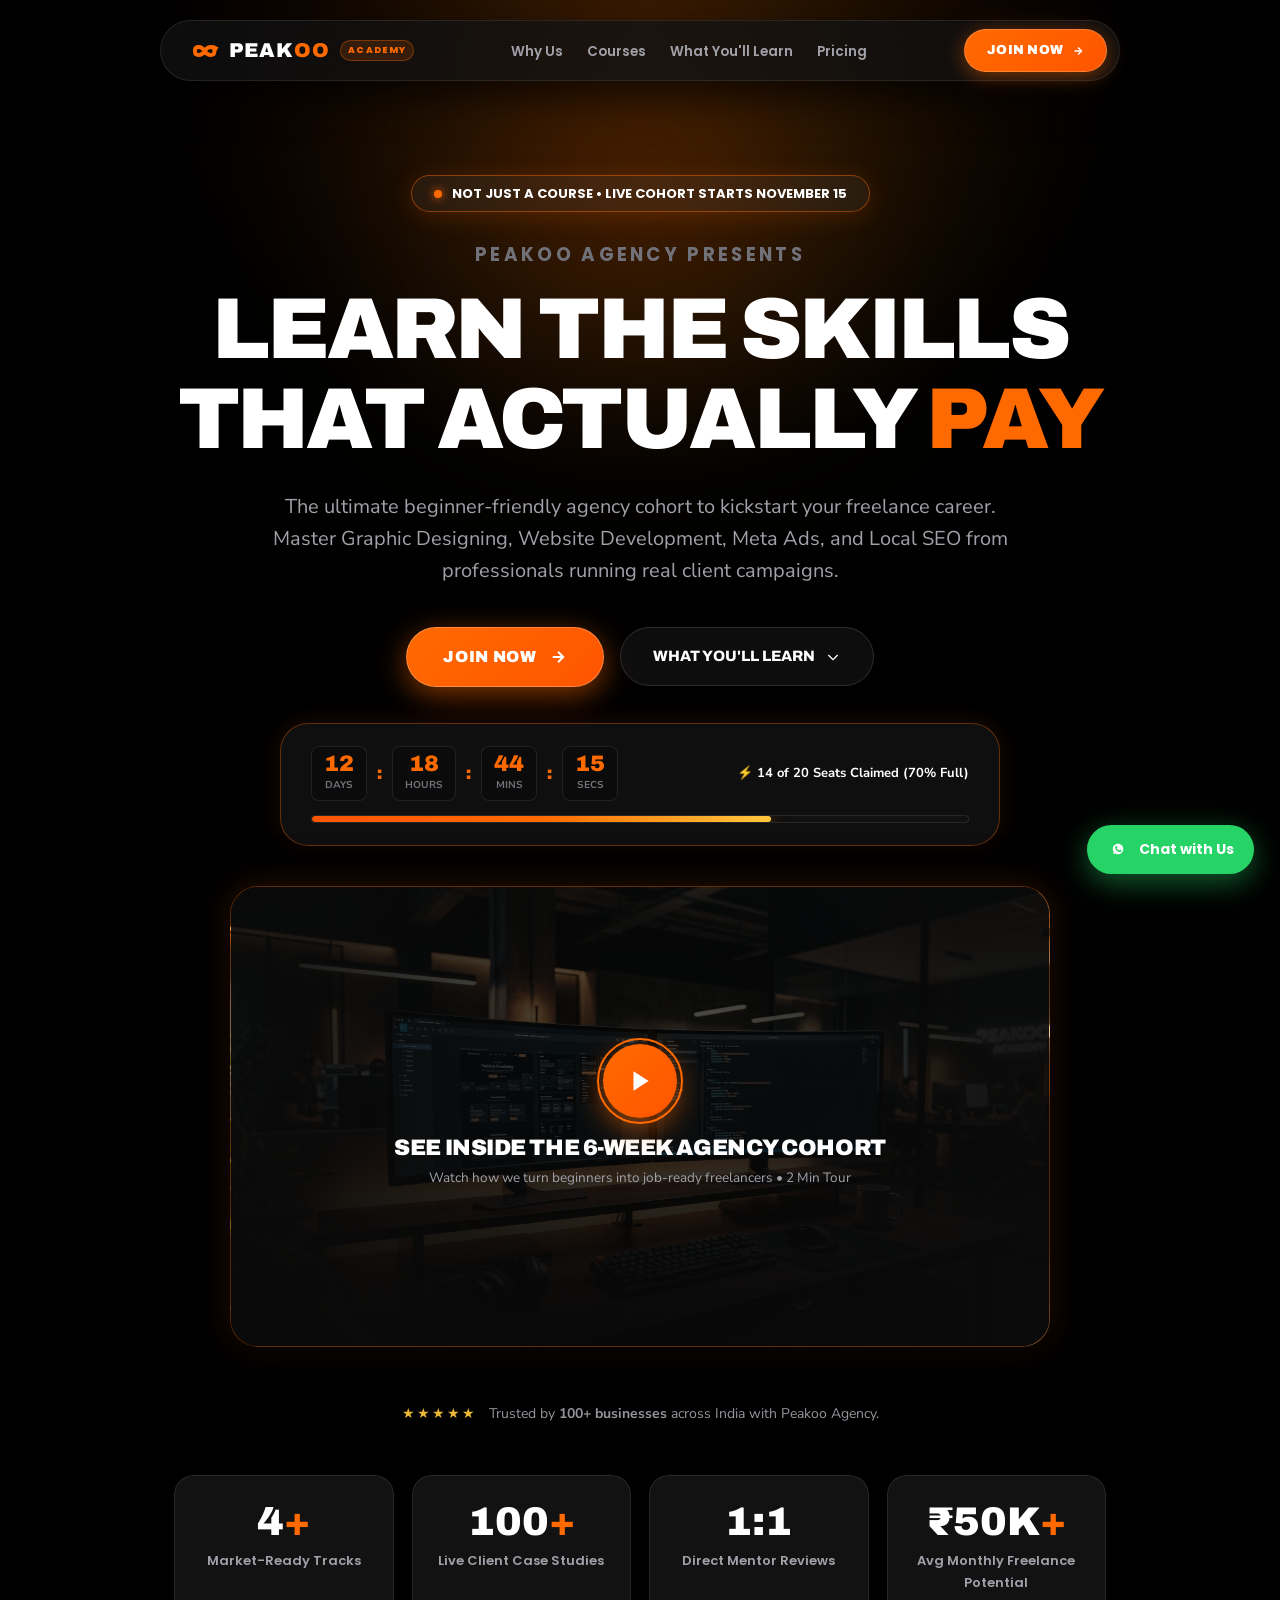
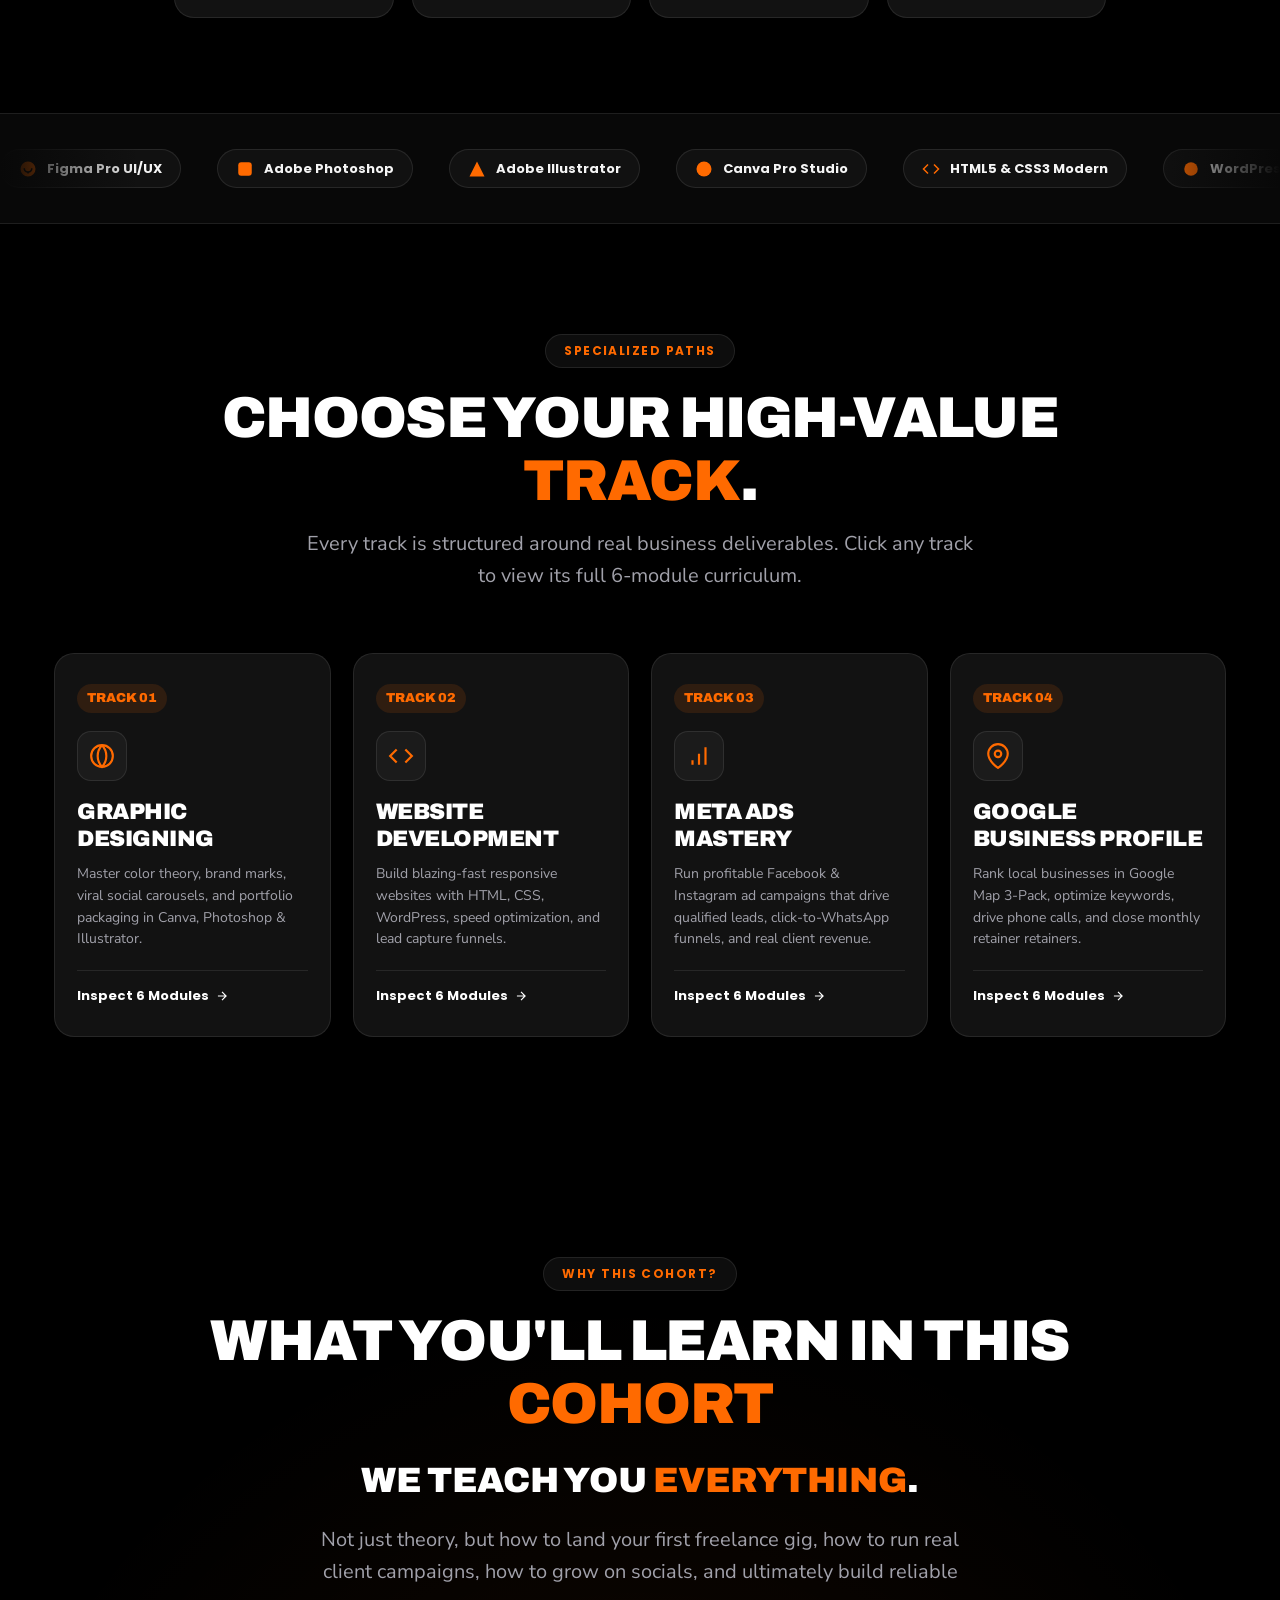
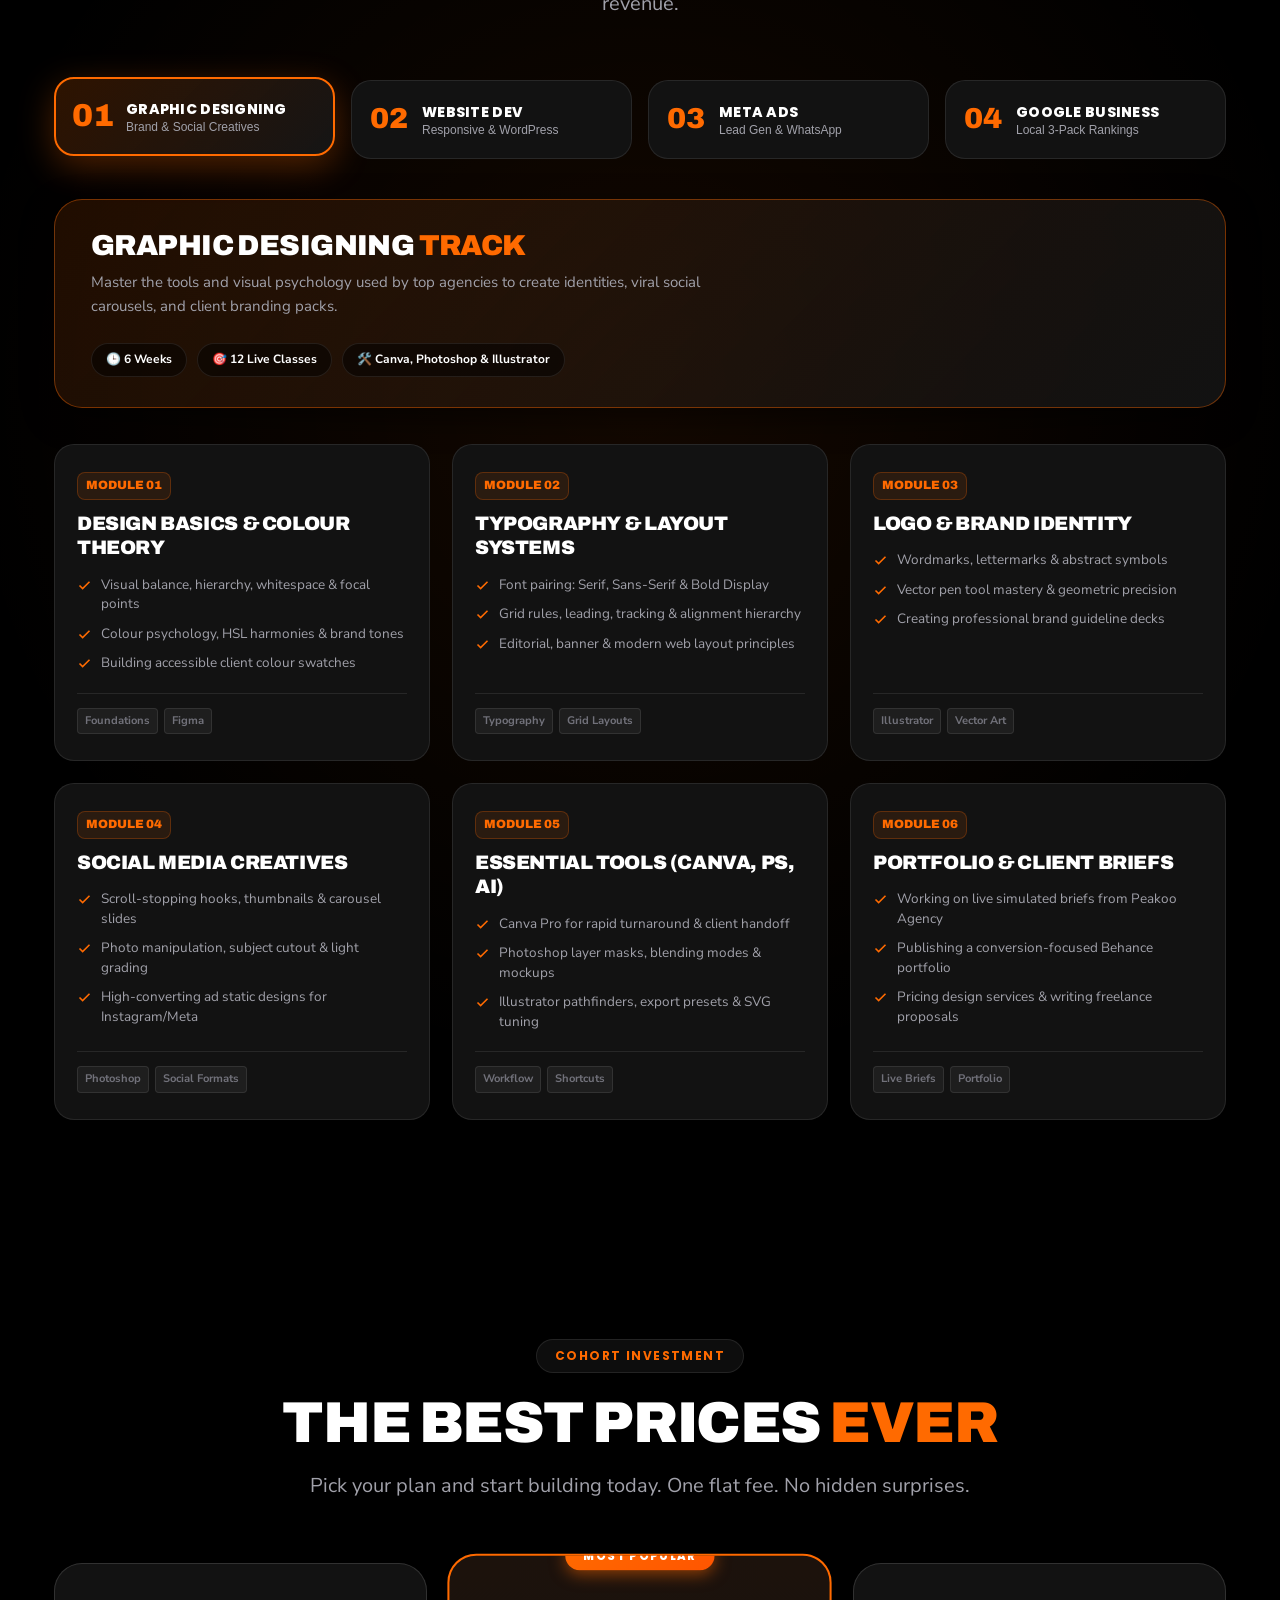
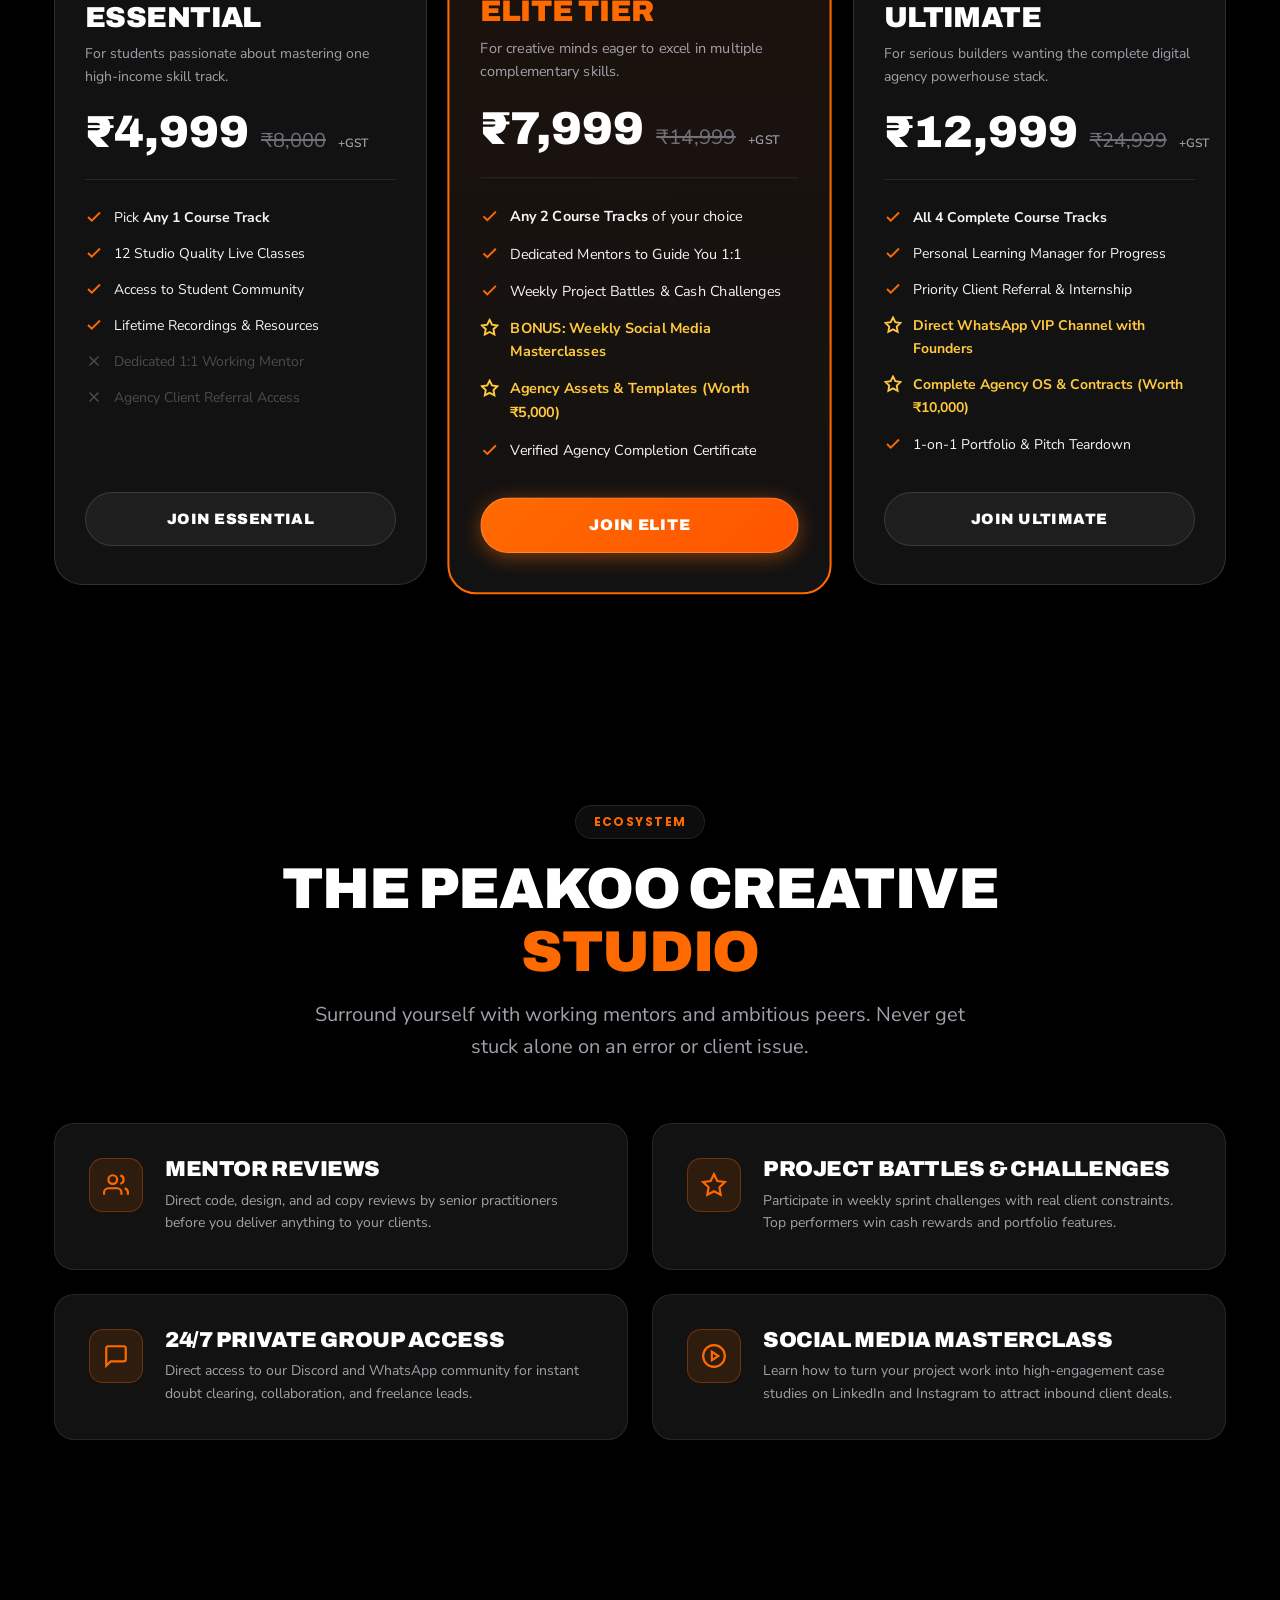
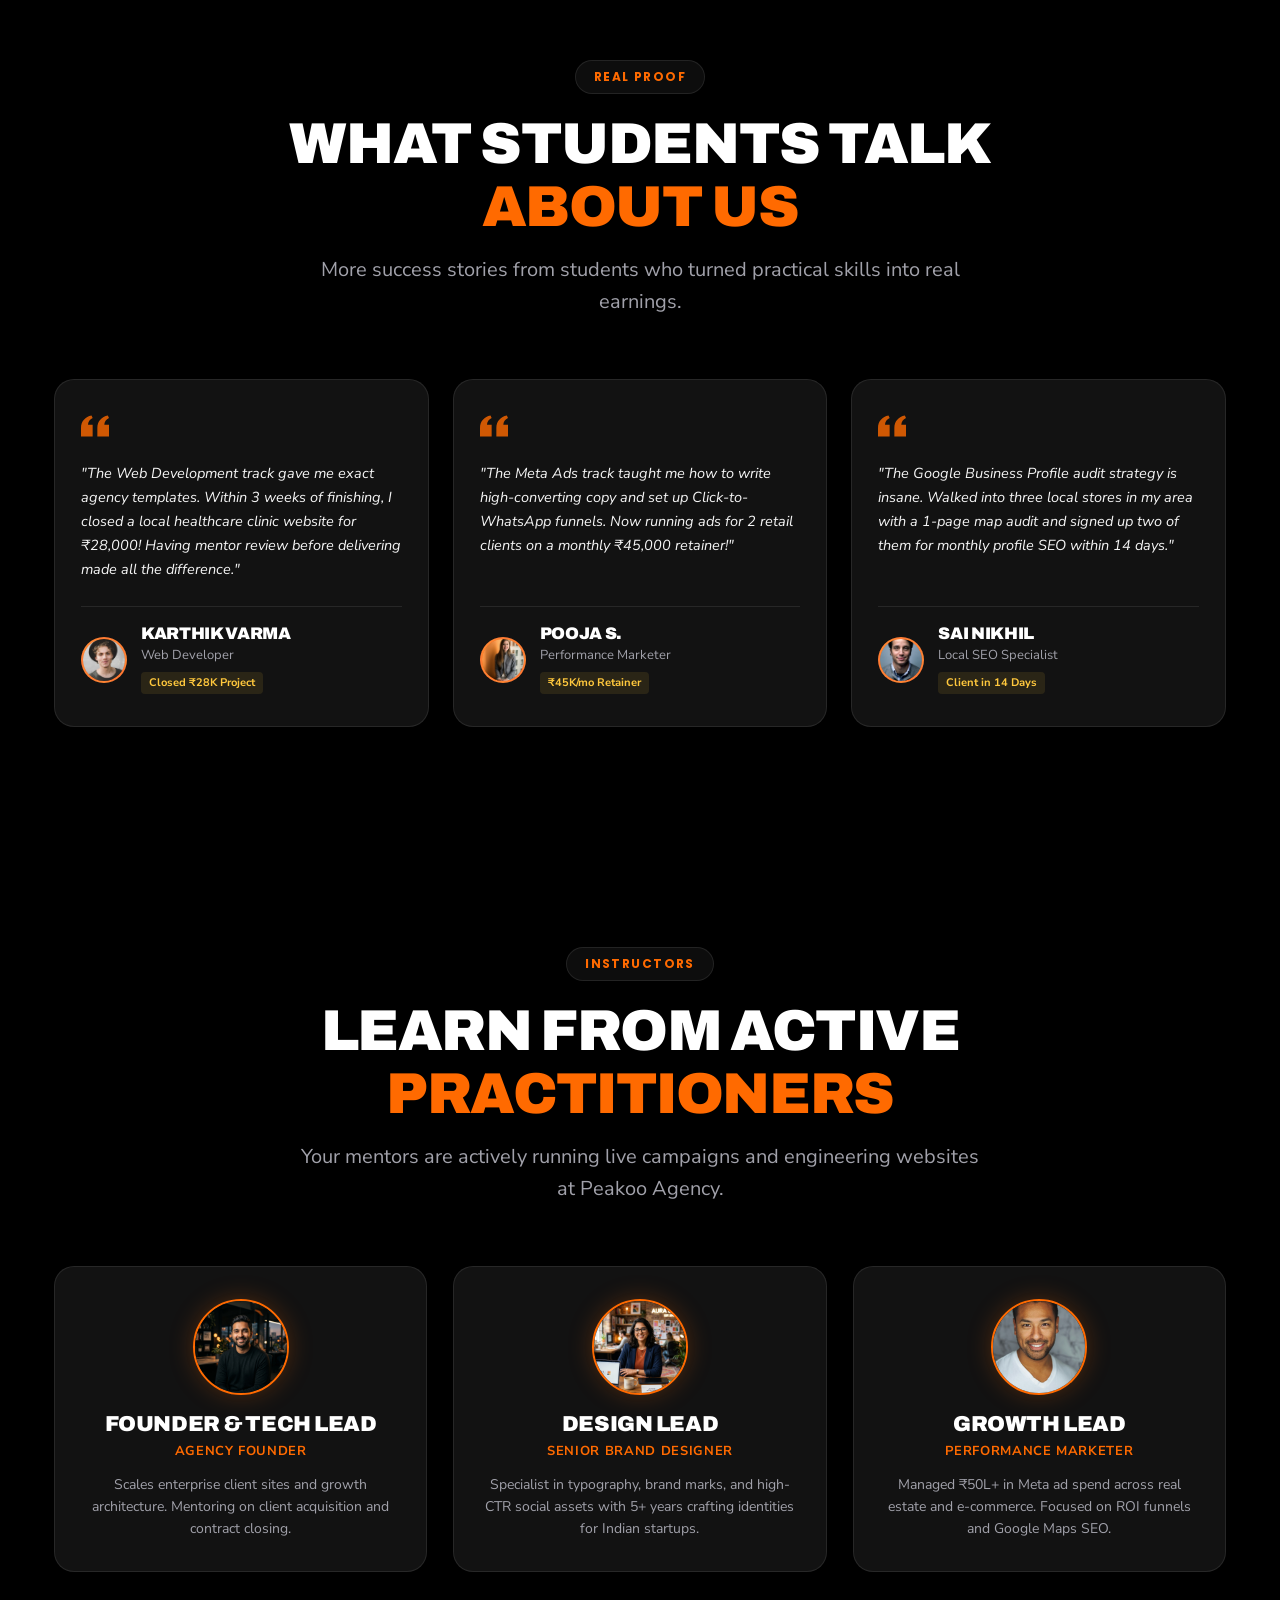
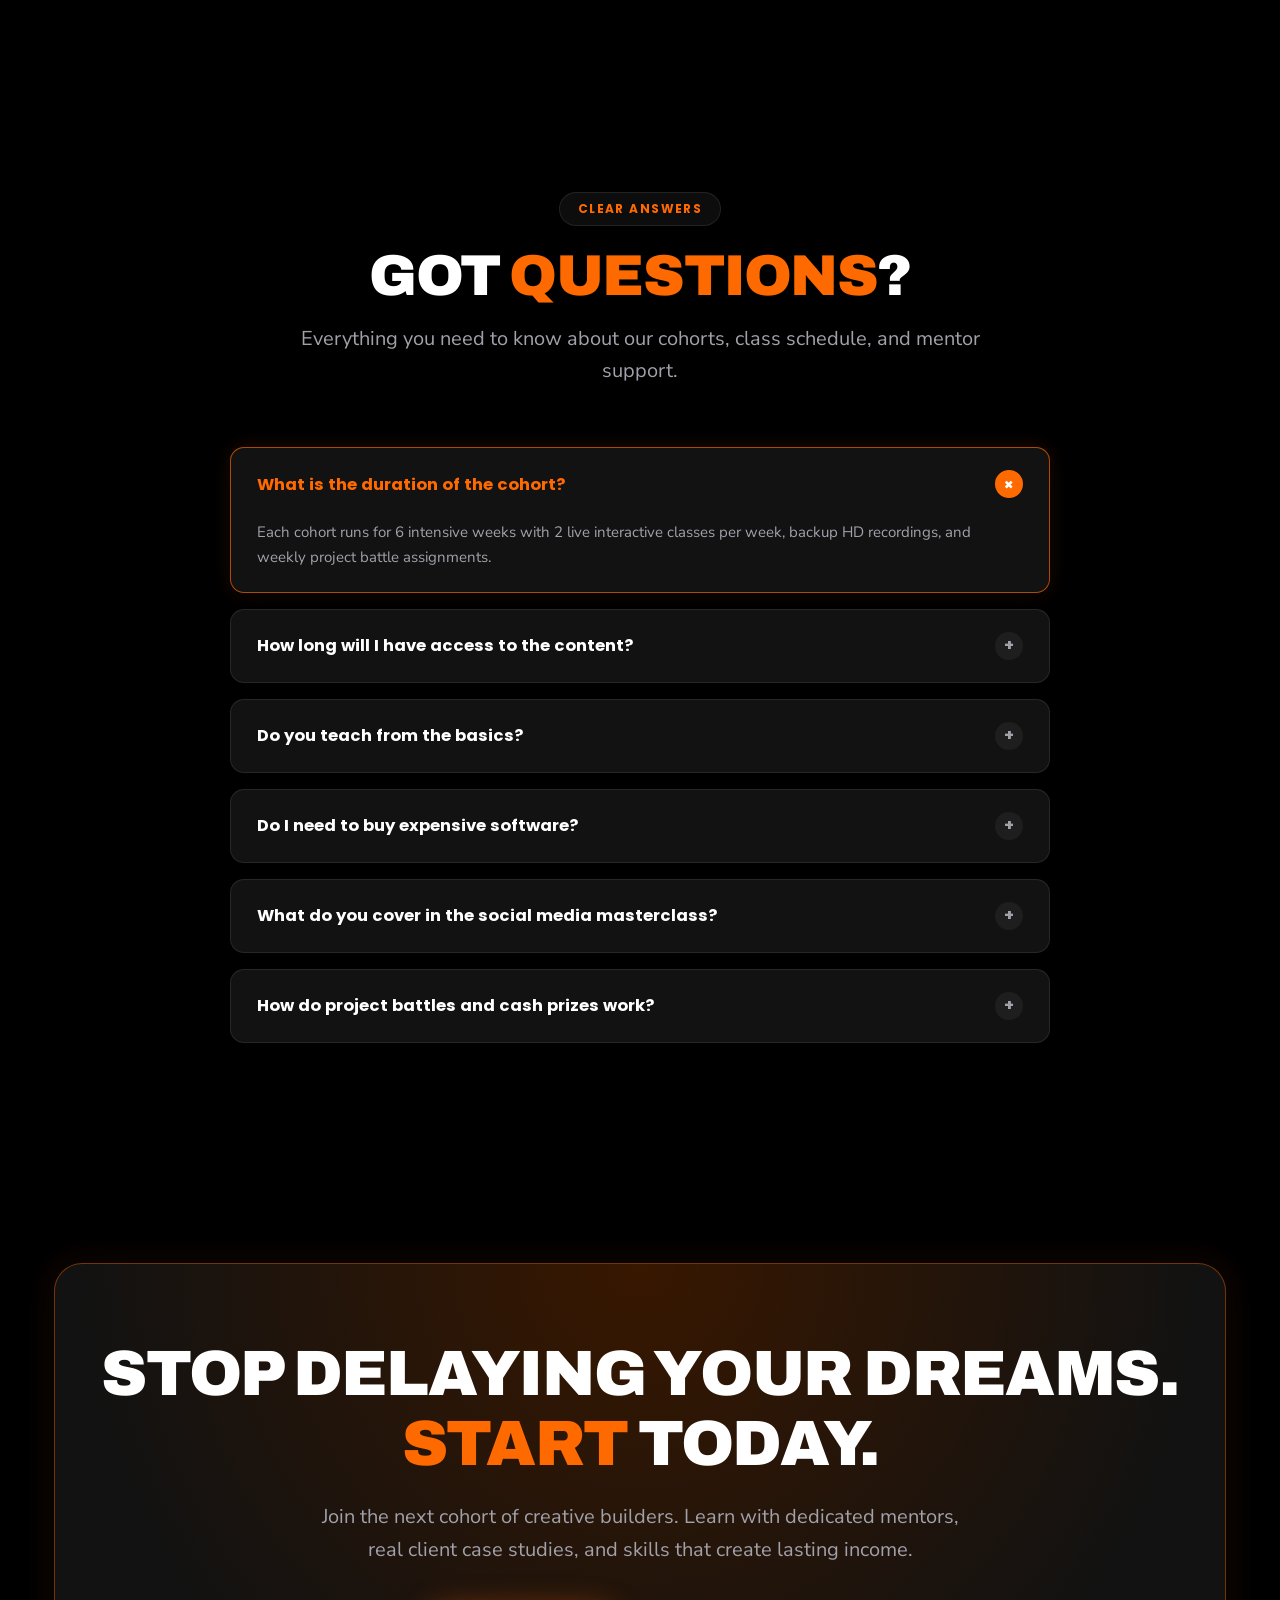
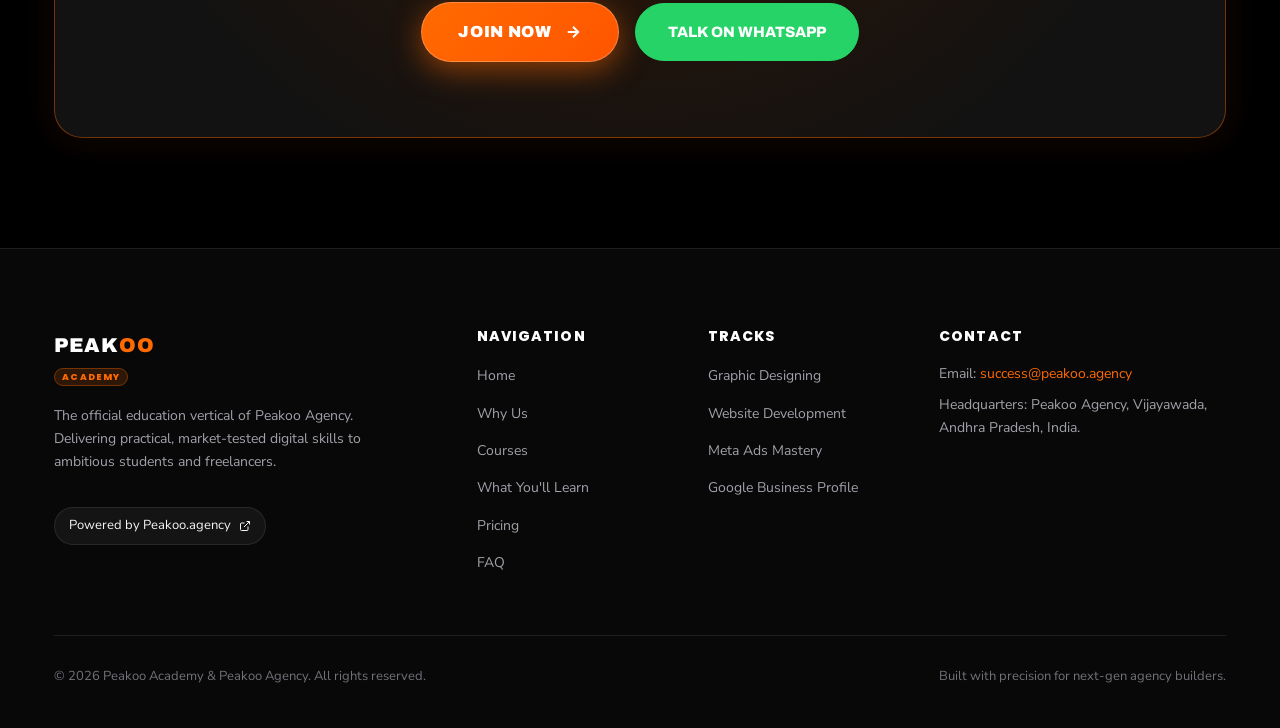
==== index.html @ a090772e "first commit" ====
<!DOCTYPE html>
<html lang="en">

<head>
  <meta charset="UTF-8">
  <meta name="viewport" content="width=device-width, initial-scale=1.0, minimum-scale=1.0">
  <title>Peakoo Academy — Not Just a Course, an Agency Cohort</title>
  <meta name="description"
    content="The ultimate beginner-friendly cohort to master Graphic Designing, Website Development, Meta Ads, and Google Business Profile. Powered by Peakoo Agency.">
  <meta name="keywords"
    content="graphic design course, website development course, meta ads course, google business profile course, peakoo academy, vijayawada digital agency">
  <meta name="robots" content="index, follow">

  <!-- Open Graph -->
  <meta property="og:type" content="website">
  <meta property="og:url" content="https://academy.peakoo.agency/">
  <meta property="og:title" content="Peakoo Academy — Master Digital Skills That Pay">
  <meta property="og:description"
    content="The ultimate beginner-friendly cohort to master Graphic Designing, Website Development, Meta Ads, and Local SEO from real agency practitioners.">

  <!-- Favicon -->
  <link rel="icon" type="image/svg+xml"
    href="data:image/svg+xml,<svg xmlns='http://www.w3.org/2000/svg' viewBox='0 0 100 100'><rect width='100' height='100' rx='20' fill='%23000000'/><path d='M30 50 C 30 38, 45 38, 50 50 C 55 62, 70 62, 70 50 C 70 38, 55 38, 50 50 C 45 62, 30 62, 30 50 Z' fill='none' stroke='%23FF6A00' stroke-width='10' stroke-linecap='round'/></svg>">

  <!-- Google Fonts for Peakoo Typography -->
  <link rel="preconnect" href="https://fonts.googleapis.com">
  <link rel="preconnect" href="https://fonts.gstatic.com" crossorigin>
  <link
    href="https://fonts.googleapis.com/css2?family=Archivo:wght@700;800;900&family=Nunito+Sans:ital,wght@0,300;0,400;0,500;0,600;0,700;0,800;1,400&family=Outfit:wght@400;500;600;700;800&family=Poppins:wght@400;500;600;700;800&display=swap"
    rel="stylesheet">

  <!-- Stylesheet -->
  <link rel="stylesheet" href="css/style.css">

  <!-- SEO Schema -->
  <script type="application/ld+json">
  {
    "@context": "https://schema.org",
    "@graph": [
      {
        "@type": "EducationalOrganization",
        "name": "Peakoo Academy",
        "url": "https://academy.peakoo.agency",
        "parentOrganization": {
          "@type": "Organization",
          "name": "Peakoo Agency",
          "url": "https://peakoo.agency"
        },
        "description": "Peakoo Academy is an extension of Peakoo Agency delivering intensive live cohorts in Graphic Design, Web Development, Meta Ads, and Google Business Profile setup.",
        "email": "success@peakoo.agency"
      },
      {
        "@type": "FAQPage",
        "mainEntity": [
          {
            "@type": "Question",
            "name": "What is the duration of the cohort?",
            "acceptedAnswer": {
              "@type": "Answer",
              "text": "The cohort runs for 6 intensive weeks with 2 live classes per week, recorded session access, and weekly project battles."
            }
          },
          {
            "@type": "Question",
            "name": "Do you teach from the basics?",
            "acceptedAnswer": {
              "@type": "Answer",
              "text": "Yes, all tracks start from scratch and scale to real client campaign delivery."
            }
          }
        ]
      }
    ]
  }
  </script>
</head>

<body>

  <!-- ==========================================================================
       1. FLOATING PILL NAVBAR (Tharun Speaks Signature Pill Style)
       ========================================================================== -->
  <div class="floating-navbar-wrap">
    <header class="floating-navbar" id="floatingNavbar">

      <!-- Brand Logo -->
      <a href="#hero" class="nav-brand-link" aria-label="Peakoo Academy">
        <svg width="34" height="26" viewBox="0 0 76 50" fill="none" xmlns="http://www.w3.org/2000/svg">
          <path d="M 22 25 C 22 13, 37 13, 44 25 C 51 37, 66 37, 66 25 C 66 13, 51 13, 44 25 C 37 37, 22 37, 22 25 Z"
            stroke="#FF6A00" stroke-width="8.5" stroke-linecap="round" stroke-linejoin="round" fill="none" />
          <polygon points="63,11 75,17 68,28" fill="#FF6A00" />
        </svg>
        <span class="nav-brand-text">PEAK<span class="oo-accent">OO</span></span>
        <span class="nav-brand-tag">ACADEMY</span>
      </a>

      <!-- Center Pill Links -->
      <nav aria-label="Main Navigation">
        <ul class="nav-menu-links">
          <li><a href="#why-us" class="nav-menu-link">Why Us</a></li>
          <li><a href="#courses" class="nav-menu-link">Courses</a></li>
          <li><a href="#curriculum" class="nav-menu-link">What You'll Learn</a></li>
          <li><a href="#pricing" class="nav-menu-link">Pricing</a></li>


        </ul>
      </nav>

      <!-- Right Join CTA Button -->
      <div style="display: flex; align-items: center; gap: 10px;">
        <a href="#pricing" class="btn-nav-join" data-enrol-trigger data-tier="Elite">
          <span>Join Now</span>
          <svg width="12" height="12" viewBox="0 0 24 24" fill="none" stroke="currentColor" stroke-width="2.8">
            <path d="M5 12h14M12 5l7 7-7 7" />
          </svg>
        </a>

        <!-- Hamburger for Mobile -->
        <button class="mobile-hamburger" id="mobileMenuBtn" aria-label="Open Navigation">
          <span></span>
          <span></span>
          <span></span>
        </button>
      </div>

    </header>
  </div>

  <!-- Mobile Drawer Overlay -->
  <div class="modal-screen-overlay" id="mobileDrawerWrap" style="z-index: 1050; padding: 0;">
    <div
      style="background: #0D0D0D; width: 100%; max-width: 340px; height: 100vh; position: absolute; right: 0; padding: 70px 24px 30px; display: flex; flex-direction: column; justify-content: space-between; border-left: 1px solid var(--border-subtle);">
      <div>
        <div style="margin-bottom: 26px;">
          <span class="nav-brand-text">PEAK<span class="oo-accent">OO</span></span>
          <span class="nav-brand-tag">ACADEMY</span>
        </div>
        <ul style="list-style: none; display: flex; flex-direction: column; gap: 16px;">
          <li><a href="#why-us" class="mobile-menu-link"
              style="font-family: var(--font-display); font-size: 20px; font-weight: 800; display: block;">Why Us</a>
          </li>
          <li><a href="#courses" class="mobile-menu-link"
              style="font-family: var(--font-display); font-size: 20px; font-weight: 800; display: block;">Courses</a>
          </li>
          <li><a href="#curriculum" class="mobile-menu-link"
              style="font-family: var(--font-display); font-size: 20px; font-weight: 800; display: block;">What You'll
              Learn</a></li>
          <li><a href="#pricing" class="mobile-menu-link"
              style="font-family: var(--font-display); font-size: 20px; font-weight: 800; display: block;">Pricing
              Plans</a></li>
          <li><a href="#community" class="mobile-menu-link"
              style="font-family: var(--font-display); font-size: 20px; font-weight: 800; display: block;">Community</a>
          </li>
          <li><a href="#stories" class="mobile-menu-link"
              style="font-family: var(--font-display); font-size: 20px; font-weight: 800; display: block;">Student
              Stories</a></li>
          <li><a href="#faq" class="mobile-menu-link"
              style="font-family: var(--font-display); font-size: 20px; font-weight: 800; display: block;">FAQ</a></li>
        </ul>
      </div>
      <div>
        <a href="#pricing" class="btn-hero-primary" style="width: 100%; justify-content: center; margin-bottom: 10px;"
          data-enrol-trigger>Join Cohort</a>
        <a href="https://wa.me/919999999999?text=Hi%20Peakoo%20Academy%2C%20I%20want%20to%20know%20more%20about%20your%20upcoming%20cohorts"
          target="_blank" rel="noopener" class="btn-hero-secondary"
          style="width: 100%; justify-content: center; background:#25D366; border-color:#25D366;">WhatsApp Us</a>
      </div>
    </div>
  </div>

  <!-- ==========================================================================
       2. HERO SECTION (Tharun Speaks Centered Layout + Glow Ambiance)
       ========================================================================== -->
  <section class="hero-wrapper" id="hero">
    <div class="hero-glow-ambiance"></div>
    <div class="container hero-content">

      <!-- Top Pill Tag -->
      <div class="hero-cohort-pill">
        <span class="pulse-dot"></span>
        <span>NOT JUST A COURSE • LIVE COHORT STARTS NOVEMBER 15</span>
      </div>

      <div class="hero-agency-tagline">Peakoo Agency Presents</div>

      <!-- Main Headline with Archivo Typography & Single Highlighted Word -->
      <h1 class="hero-main-title">
        LEARN THE SKILLS THAT ACTUALLY <span class="text-orange">PAY</span>
      </h1>

      <!-- Subtext (Short, confident, human) -->
      <p class="hero-sub-text">
        The ultimate beginner-friendly agency cohort to kickstart your freelance career. Master Graphic Designing,
        Website Development, Meta Ads, and Local SEO from professionals running real client campaigns.
      </p>

      <!-- 2 CTAs -->
      <div class="hero-btn-row">
        <a href="#pricing" class="btn-hero-primary" data-enrol-trigger data-tier="Elite">
          <span>Join Now</span>
          <svg width="18" height="18" viewBox="0 0 24 24" fill="none" stroke="currentColor" stroke-width="2.5">
            <path d="M5 12h14M12 5l7 7-7 7" />
          </svg>
        </a>
        <a href="#curriculum" class="btn-hero-secondary">
          <span>What You'll Learn</span>
          <svg width="16" height="16" viewBox="0 0 24 24" fill="none" stroke="currentColor" stroke-width="2">
            <path d="M19 9l-7 7-7-7" />
          </svg>
        </a>
      </div>

      <!-- LIVE COHORT COUNTDOWN & SEAT RESERVATION BAR (Added Value) -->
      <div class="hero-urgency-card">
        <div class="urgency-top-row">
          <div class="countdown-timer-units" id="cohortCountdown">
            <div class="timer-box">
              <div class="timer-val" id="cntDays">12</div>
              <div class="timer-lbl">Days</div>
            </div>
            <div class="timer-divider">:</div>
            <div class="timer-box">
              <div class="timer-val" id="cntHours">18</div>
              <div class="timer-lbl">Hours</div>
            </div>
            <div class="timer-divider">:</div>
            <div class="timer-box">
              <div class="timer-val" id="cntMins">44</div>
              <div class="timer-lbl">Mins</div>
            </div>
            <div class="timer-divider">:</div>
            <div class="timer-box">
              <div class="timer-val" id="cntSecs">20</div>
              <div class="timer-lbl">Secs</div>
            </div>
          </div>
          <div class="seat-status-meta">
            ⚡ <strong>14 of 20 Seats Claimed</strong> (70% Full)
          </div>
        </div>
        <div class="seat-progress-track">
          <div class="seat-progress-fill" style="width: 70%;"></div>
        </div>
      </div>

      <!-- HERO VIDEO SHOWCASE PLAYER (Tharun Speaks Style Video Teaser) -->
      <div class="hero-video-showcase" id="openVideoTourBtn" title="Click to watch 2-min cohort walkthrough">
        <div class="video-thumb-gradient"></div>
        <div class="video-mockup-content">
          <div class="video-play-btn-circle">
            <svg width="26" height="26" viewBox="0 0 24 24" fill="currentColor">
              <polygon points="6 3 20 12 6 21 6 3" />
            </svg>
          </div>
          <h3 class="video-teaser-title">See Inside The 6-Week Agency Cohort</h3>
          <p class="video-teaser-sub">Watch how we turn beginners into job-ready freelancers &bull; 2 Min Tour</p>
        </div>
      </div>

      <!-- Trust Social Proof -->
      <div class="hero-social-proof">
        <span class="stars">★★★★★</span>
        <span>Trusted by <strong>100+ businesses</strong> across India with Peakoo Agency.</span>
      </div>

      <!-- 4 Stat Cards -->
      <div class="hero-stat-cards" id="why-us">
        <div class="stat-card-item">
          <div class="stat-card-number">4<span class="accent">+</span></div>
          <div class="stat-card-label">Market-Ready Tracks</div>
        </div>
        <div class="stat-card-item">
          <div class="stat-card-number">100<span class="accent">+</span></div>
          <div class="stat-card-label">Live Client Case Studies</div>
        </div>
        <div class="stat-card-item">
          <div class="stat-card-number">1:1</div>
          <div class="stat-card-label">Direct Mentor Reviews</div>
        </div>
        <div class="stat-card-item">
          <div class="stat-card-number">₹50K<span class="accent">+</span></div>
          <div class="stat-card-label">Avg Monthly Freelance Potential</div>
        </div>
      </div>

    </div>
  </section>

  <!-- ==========================================================================
       TOOLS & TECH STACK MARQUEE STRIP (Infinite Scrolling Agency Tools)
       ========================================================================== -->
  <section class="tools-marquee-section">
    <div class="tools-marquee-track">
      <!-- Item 1 -->
      <div class="tool-marquee-item">
        <svg width="18" height="18" viewBox="0 0 24 24" fill="currentColor">
          <path
            d="M12 2a10 10 0 1 0 10 10A10 10 0 0 0 12 2zm1 14.93V18h-2v-1.07A6 6 0 0 1 6 11h2a4 4 0 0 0 4 4 4 4 0 0 0 4-4h2a6 6 0 0 1-5 5.93z" />
        </svg>
        <span>Figma Pro UI/UX</span>
      </div>
      <!-- Item 2 -->
      <div class="tool-marquee-item">
        <svg width="18" height="18" viewBox="0 0 24 24" fill="currentColor">
          <rect width="18" height="18" x="3" y="3" rx="4" />
        </svg>
        <span>Adobe Photoshop</span>
      </div>
      <!-- Item 3 -->
      <div class="tool-marquee-item">
        <svg width="18" height="18" viewBox="0 0 24 24" fill="currentColor">
          <polygon points="12 2 2 22 22 22" />
        </svg>
        <span>Adobe Illustrator</span>
      </div>
      <!-- Item 4 -->
      <div class="tool-marquee-item">
        <svg width="18" height="18" viewBox="0 0 24 24" fill="currentColor">
          <circle cx="12" cy="12" r="10" />
        </svg>
        <span>Canva Pro Studio</span>
      </div>
      <!-- Item 5 -->
      <div class="tool-marquee-item">
        <svg width="18" height="18" viewBox="0 0 24 24" fill="none" stroke="currentColor" stroke-width="2">
          <polyline points="16 18 22 12 16 6" />
          <polyline points="8 6 2 12 8 18" />
        </svg>
        <span>HTML5 &amp; CSS3 Modern</span>
      </div>
      <!-- Item 6 -->
      <div class="tool-marquee-item">
        <svg width="18" height="18" viewBox="0 0 24 24" fill="currentColor">
          <circle cx="12" cy="12" r="9" />
        </svg>
        <span>WordPress CMS</span>
      </div>
      <!-- Item 7 -->
      <div class="tool-marquee-item">
        <svg width="18" height="18" viewBox="0 0 24 24" fill="currentColor">
          <rect width="16" height="16" x="4" y="4" rx="3" />
        </svg>
        <span>Elementor Builder</span>
      </div>
      <!-- Item 8 -->
      <div class="tool-marquee-item">
        <svg width="18" height="18" viewBox="0 0 24 24" fill="currentColor">
          <path d="M12 2a10 10 0 1 0 10 10A10 10 0 0 0 12 2zm1 14h-2v-4h2zm0-6h-2V8h2z" />
        </svg>
        <span>Meta Ads Manager</span>
      </div>
      <!-- Item 9 -->
      <div class="tool-marquee-item">
        <svg width="18" height="18" viewBox="0 0 24 24" fill="none" stroke="currentColor" stroke-width="2">
          <path d="M21 10c0 7-9 13-9 13s-9-6-9-13a9 9 0 0 1 18 0z" />
          <circle cx="12" cy="10" r="3" />
        </svg>
        <span>Google Business Profile SEO</span>
      </div>
      <!-- Item 10 -->
      <div class="tool-marquee-item">
        <svg width="18" height="18" viewBox="0 0 24 24" fill="currentColor">
          <path d="M12 2l8 4v6c0 5.25-3.5 10.25-8 12-4.5-1.75-8-6.75-8-12V6z" />
        </svg>
        <span>Cloudflare CDN &amp; SSL</span>
      </div>

      <!-- Duplicate for Infinite Loop -->
      <div class="tool-marquee-item">
        <svg width="18" height="18" viewBox="0 0 24 24" fill="currentColor">
          <path
            d="M12 2a10 10 0 1 0 10 10A10 10 0 0 0 12 2zm1 14.93V18h-2v-1.07A6 6 0 0 1 6 11h2a4 4 0 0 0 4 4 4 4 0 0 0 4-4h2a6 6 0 0 1-5 5.93z" />
        </svg>
        <span>Figma Pro UI/UX</span>
      </div>
      <div class="tool-marquee-item">
        <svg width="18" height="18" viewBox="0 0 24 24" fill="currentColor">
          <rect width="18" height="18" x="3" y="3" rx="4" />
        </svg>
        <span>Adobe Photoshop</span>
      </div>
      <div class="tool-marquee-item">
        <svg width="18" height="18" viewBox="0 0 24 24" fill="currentColor">
          <polygon points="12 2 2 22 22 22" />
        </svg>
        <span>Adobe Illustrator</span>
      </div>
      <div class="tool-marquee-item">
        <svg width="18" height="18" viewBox="0 0 24 24" fill="currentColor">
          <circle cx="12" cy="12" r="10" />
        </svg>
        <span>Canva Pro Studio</span>
      </div>
      <div class="tool-marquee-item">
        <svg width="18" height="18" viewBox="0 0 24 24" fill="none" stroke="currentColor" stroke-width="2">
          <polyline points="16 18 22 12 16 6" />
          <polyline points="8 6 2 12 8 18" />
        </svg>
        <span>HTML5 &amp; CSS3 Modern</span>
      </div>
      <div class="tool-marquee-item">
        <svg width="18" height="18" viewBox="0 0 24 24" fill="currentColor">
          <circle cx="12" cy="12" r="9" />
        </svg>
        <span>WordPress CMS</span>
      </div>
    </div>
  </section>

  <!-- ==========================================================================
       3. COURSES SECTION (4 Tracks linking to curriculum)
       ========================================================================== -->
  <section class="section" id="courses">
    <div class="container">
      <div class="section-header">
        <div class="section-pill-tag">Specialized Paths</div>
        <h2 class="section-title">CHOOSE YOUR HIGH-VALUE <span class="text-orange">TRACK</span>.</h2>
        <p class="section-subtitle">
          Every track is structured around real business deliverables. Click any track to view its full 6-module
          curriculum.
        </p>
      </div>

      <div class="courses-showcase-grid">

        <!-- Track 01 -->
        <div class="course-track-box" data-target-track="graphic-design">
          <div>
            <span class="course-track-num">TRACK 01</span>
            <div class="course-track-icon">
              <svg width="26" height="26" viewBox="0 0 24 24" fill="none" stroke="currentColor" stroke-width="2">
                <circle cx="12" cy="12" r="10" />
                <path d="M12 2a14.5 14.5 0 0 0 0 20 14.5 14.5 0 0 0 0-20" />
              </svg>
            </div>
            <h3 class="course-track-title">Graphic Designing</h3>
            <p class="course-track-desc">Master color theory, brand marks, viral social carousels, and portfolio
              packaging in Canva, Photoshop &amp; Illustrator.</p>
          </div>
          <div class="course-track-action">
            <span>Inspect 6 Modules</span>
            <svg width="14" height="14" viewBox="0 0 24 24" fill="none" stroke="currentColor" stroke-width="2">
              <path d="M5 12h14M12 5l7 7-7 7" />
            </svg>
          </div>
        </div>

        <!-- Track 02 -->
        <div class="course-track-box" data-target-track="web-dev">
          <div>
            <span class="course-track-num">TRACK 02</span>
            <div class="course-track-icon">
              <svg width="26" height="26" viewBox="0 0 24 24" fill="none" stroke="currentColor" stroke-width="2">
                <polyline points="16 18 22 12 16 6" />
                <polyline points="8 6 2 12 8 18" />
              </svg>
            </div>
            <h3 class="course-track-title">Website Development</h3>
            <p class="course-track-desc">Build blazing-fast responsive websites with HTML, CSS, WordPress, speed
              optimization, and lead capture funnels.</p>
          </div>
          <div class="course-track-action">
            <span>Inspect 6 Modules</span>
            <svg width="14" height="14" viewBox="0 0 24 24" fill="none" stroke="currentColor" stroke-width="2">
              <path d="M5 12h14M12 5l7 7-7 7" />
            </svg>
          </div>
        </div>

        <!-- Track 03 -->
        <div class="course-track-box" data-target-track="meta-ads">
          <div>
            <span class="course-track-num">TRACK 03</span>
            <div class="course-track-icon">
              <svg width="26" height="26" viewBox="0 0 24 24" fill="none" stroke="currentColor" stroke-width="2">
                <path d="M12 20V10M18 20V4M6 20v-4" />
              </svg>
            </div>
            <h3 class="course-track-title">Meta Ads Mastery</h3>
            <p class="course-track-desc">Run profitable Facebook &amp; Instagram ad campaigns that drive qualified
              leads, click-to-WhatsApp funnels, and real client revenue.</p>
          </div>
          <div class="course-track-action">
            <span>Inspect 6 Modules</span>
            <svg width="14" height="14" viewBox="0 0 24 24" fill="none" stroke="currentColor" stroke-width="2">
              <path d="M5 12h14M12 5l7 7-7 7" />
            </svg>
          </div>
        </div>

        <!-- Track 04 -->
        <div class="course-track-box" data-target-track="gbp">
          <div>
            <span class="course-track-num">TRACK 04</span>
            <div class="course-track-icon">
              <svg width="26" height="26" viewBox="0 0 24 24" fill="none" stroke="currentColor" stroke-width="2">
                <path d="M21 10c0 7-9 13-9 13s-9-6-9-13a9 9 0 0 1 18 0z" />
                <circle cx="12" cy="10" r="3" />
              </svg>
            </div>
            <h3 class="course-track-title">Google Business Profile</h3>
            <p class="course-track-desc">Rank local businesses in Google Map 3-Pack, optimize keywords, drive phone
              calls, and close monthly retainer retainers.</p>
          </div>
          <div class="course-track-action">
            <span>Inspect 6 Modules</span>
            <svg width="14" height="14" viewBox="0 0 24 24" fill="none" stroke="currentColor" stroke-width="2">
              <path d="M5 12h14M12 5l7 7-7 7" />
            </svg>
          </div>
        </div>

      </div>
    </div>
  </section>

  <!-- ==========================================================================
       4. "WE TEACH YOU EVERYTHING" / "WHAT YOU'LL LEARN IN THIS COHORT"
       ========================================================================== -->
  <section class="section curriculum-wrap" id="curriculum">
    <div class="container">

      <div class="section-header">
        <div class="section-pill-tag">Why This Cohort?</div>
        <h2 class="section-title">WHAT YOU'LL LEARN IN THIS <span class="text-orange">COHORT</span></h2>
        <div
          style="font-family: var(--font-display); font-size: clamp(1.4rem, 3vw, 2.2rem); font-weight: 900; color: #FFFFFF; text-transform: uppercase; margin-bottom: 14px;">
          WE TEACH YOU <span class="text-orange">EVERYTHING</span>.
        </div>
        <p class="section-subtitle">
          Not just theory, but how to land your first freelance gig, how to run real client campaigns, how to grow on
          socials, and ultimately build reliable revenue.
        </p>
      </div>

      <!-- 4 Numbered Pillars Bar -->
      <div class="curriculum-pillars-bar" role="tablist">

        <button class="pillar-tab-btn active" data-track="graphic-design" role="tab">
          <div class="pillar-num">01</div>
          <div>
            <div class="pillar-title">Graphic Designing</div>
            <div class="pillar-sub">Brand &amp; Social Creatives</div>
          </div>
        </button>

        <button class="pillar-tab-btn" data-track="web-dev" role="tab">
          <div class="pillar-num">02</div>
          <div>
            <div class="pillar-title">Website Dev</div>
            <div class="pillar-sub">Responsive &amp; WordPress</div>
          </div>
        </button>

        <button class="pillar-tab-btn" data-track="meta-ads" role="tab">
          <div class="pillar-num">03</div>
          <div>
            <div class="pillar-title">Meta Ads</div>
            <div class="pillar-sub">Lead Gen &amp; WhatsApp</div>
          </div>
        </button>

        <button class="pillar-tab-btn" data-track="gbp" role="tab">
          <div class="pillar-num">04</div>
          <div>
            <div class="pillar-title">Google Business</div>
            <div class="pillar-sub">Local 3-Pack Rankings</div>
          </div>
        </button>

      </div>

      <!-- ================= TRACK 1: GRAPHIC DESIGNING ================= -->
      <div class="track-module-panel active" id="track-graphic-design" role="tabpanel">

        <div class="curriculum-banner-card">
          <div class="curriculum-banner-info">
            <h3>Graphic Designing <span class="text-orange">Track</span></h3>
            <p>Master the tools and visual psychology used by top agencies to create identities, viral social carousels,
              and client branding packs.</p>
          </div>
          <div class="curriculum-pills-row">
            <span class="curriculum-badge-pill">🕒 6 Weeks</span>
            <span class="curriculum-badge-pill">🎯 12 Live Classes</span>
            <span class="curriculum-badge-pill">🛠️ Canva, Photoshop &amp; Illustrator</span>
          </div>
        </div>

        <div class="modules-six-grid">
          <div class="module-box-card">
            <div>
              <span class="module-badge-num">MODULE 01</span>
              <h4 class="module-box-title">Design Basics &amp; Colour Theory</h4>
              <ul class="module-bullets-list">
                <li class="module-bullet-item"><svg width="15" height="15" viewBox="0 0 24 24" fill="none"
                    stroke="currentColor" stroke-width="2.5">
                    <polyline points="20 6 9 17 4 12" />
                  </svg><span>Visual balance, hierarchy, whitespace &amp; focal points</span></li>
                <li class="module-bullet-item"><svg width="15" height="15" viewBox="0 0 24 24" fill="none"
                    stroke="currentColor" stroke-width="2.5">
                    <polyline points="20 6 9 17 4 12" />
                  </svg><span>Colour psychology, HSL harmonies &amp; brand tones</span></li>
                <li class="module-bullet-item"><svg width="15" height="15" viewBox="0 0 24 24" fill="none"
                    stroke="currentColor" stroke-width="2.5">
                    <polyline points="20 6 9 17 4 12" />
                  </svg><span>Building accessible client colour swatches</span></li>
              </ul>
            </div>
            <div class="module-tools-footer"><span class="module-tool-chip">Foundations</span><span
                class="module-tool-chip">Figma</span></div>
          </div>

          <div class="module-box-card">
            <div>
              <span class="module-badge-num">MODULE 02</span>
              <h4 class="module-box-title">Typography &amp; Layout Systems</h4>
              <ul class="module-bullets-list">
                <li class="module-bullet-item"><svg width="15" height="15" viewBox="0 0 24 24" fill="none"
                    stroke="currentColor" stroke-width="2.5">
                    <polyline points="20 6 9 17 4 12" />
                  </svg><span>Font pairing: Serif, Sans-Serif &amp; Bold Display</span></li>
                <li class="module-bullet-item"><svg width="15" height="15" viewBox="0 0 24 24" fill="none"
                    stroke="currentColor" stroke-width="2.5">
                    <polyline points="20 6 9 17 4 12" />
                  </svg><span>Grid rules, leading, tracking &amp; alignment hierarchy</span></li>
                <li class="module-bullet-item"><svg width="15" height="15" viewBox="0 0 24 24" fill="none"
                    stroke="currentColor" stroke-width="2.5">
                    <polyline points="20 6 9 17 4 12" />
                  </svg><span>Editorial, banner &amp; modern web layout principles</span></li>
              </ul>
            </div>
            <div class="module-tools-footer"><span class="module-tool-chip">Typography</span><span
                class="module-tool-chip">Grid Layouts</span></div>
          </div>

          <div class="module-box-card">
            <div>
              <span class="module-badge-num">MODULE 03</span>
              <h4 class="module-box-title">Logo &amp; Brand Identity</h4>
              <ul class="module-bullets-list">
                <li class="module-bullet-item"><svg width="15" height="15" viewBox="0 0 24 24" fill="none"
                    stroke="currentColor" stroke-width="2.5">
                    <polyline points="20 6 9 17 4 12" />
                  </svg><span>Wordmarks, lettermarks &amp; abstract symbols</span></li>
                <li class="module-bullet-item"><svg width="15" height="15" viewBox="0 0 24 24" fill="none"
                    stroke="currentColor" stroke-width="2.5">
                    <polyline points="20 6 9 17 4 12" />
                  </svg><span>Vector pen tool mastery &amp; geometric precision</span></li>
                <li class="module-bullet-item"><svg width="15" height="15" viewBox="0 0 24 24" fill="none"
                    stroke="currentColor" stroke-width="2.5">
                    <polyline points="20 6 9 17 4 12" />
                  </svg><span>Creating professional brand guideline decks</span></li>
              </ul>
            </div>
            <div class="module-tools-footer"><span class="module-tool-chip">Illustrator</span><span
                class="module-tool-chip">Vector Art</span></div>
          </div>

          <div class="module-box-card">
            <div>
              <span class="module-badge-num">MODULE 04</span>
              <h4 class="module-box-title">Social Media Creatives</h4>
              <ul class="module-bullets-list">
                <li class="module-bullet-item"><svg width="15" height="15" viewBox="0 0 24 24" fill="none"
                    stroke="currentColor" stroke-width="2.5">
                    <polyline points="20 6 9 17 4 12" />
                  </svg><span>Scroll-stopping hooks, thumbnails &amp; carousel slides</span></li>
                <li class="module-bullet-item"><svg width="15" height="15" viewBox="0 0 24 24" fill="none"
                    stroke="currentColor" stroke-width="2.5">
                    <polyline points="20 6 9 17 4 12" />
                  </svg><span>Photo manipulation, subject cutout &amp; light grading</span></li>
                <li class="module-bullet-item"><svg width="15" height="15" viewBox="0 0 24 24" fill="none"
                    stroke="currentColor" stroke-width="2.5">
                    <polyline points="20 6 9 17 4 12" />
                  </svg><span>High-converting ad static designs for Instagram/Meta</span></li>
              </ul>
            </div>
            <div class="module-tools-footer"><span class="module-tool-chip">Photoshop</span><span
                class="module-tool-chip">Social Formats</span></div>
          </div>

          <div class="module-box-card">
            <div>
              <span class="module-badge-num">MODULE 05</span>
              <h4 class="module-box-title">Essential Tools (Canva, PS, AI)</h4>
              <ul class="module-bullets-list">
                <li class="module-bullet-item"><svg width="15" height="15" viewBox="0 0 24 24" fill="none"
                    stroke="currentColor" stroke-width="2.5">
                    <polyline points="20 6 9 17 4 12" />
                  </svg><span>Canva Pro for rapid turnaround &amp; client handoff</span></li>
                <li class="module-bullet-item"><svg width="15" height="15" viewBox="0 0 24 24" fill="none"
                    stroke="currentColor" stroke-width="2.5">
                    <polyline points="20 6 9 17 4 12" />
                  </svg><span>Photoshop layer masks, blending modes &amp; mockups</span></li>
                <li class="module-bullet-item"><svg width="15" height="15" viewBox="0 0 24 24" fill="none"
                    stroke="currentColor" stroke-width="2.5">
                    <polyline points="20 6 9 17 4 12" />
                  </svg><span>Illustrator pathfinders, export presets &amp; SVG tuning</span></li>
              </ul>
            </div>
            <div class="module-tools-footer"><span class="module-tool-chip">Workflow</span><span
                class="module-tool-chip">Shortcuts</span></div>
          </div>

          <div class="module-box-card">
            <div>
              <span class="module-badge-num">MODULE 06</span>
              <h4 class="module-box-title">Portfolio &amp; Client Briefs</h4>
              <ul class="module-bullets-list">
                <li class="module-bullet-item"><svg width="15" height="15" viewBox="0 0 24 24" fill="none"
                    stroke="currentColor" stroke-width="2.5">
                    <polyline points="20 6 9 17 4 12" />
                  </svg><span>Working on live simulated briefs from Peakoo Agency</span></li>
                <li class="module-bullet-item"><svg width="15" height="15" viewBox="0 0 24 24" fill="none"
                    stroke="currentColor" stroke-width="2.5">
                    <polyline points="20 6 9 17 4 12" />
                  </svg><span>Publishing a conversion-focused Behance portfolio</span></li>
                <li class="module-bullet-item"><svg width="15" height="15" viewBox="0 0 24 24" fill="none"
                    stroke="currentColor" stroke-width="2.5">
                    <polyline points="20 6 9 17 4 12" />
                  </svg><span>Pricing design services &amp; writing freelance proposals</span></li>
              </ul>
            </div>
            <div class="module-tools-footer"><span class="module-tool-chip">Live Briefs</span><span
                class="module-tool-chip">Portfolio</span></div>
          </div>
        </div>

      </div>

      <!-- ================= TRACK 2: WEBSITE DEVELOPMENT ================= -->
      <div class="track-module-panel" id="track-web-dev" role="tabpanel">

        <div class="curriculum-banner-card">
          <div class="curriculum-banner-info">
            <h3>Website Development <span class="text-orange">Track</span></h3>
            <p>From visual wireframes to lightning-fast production websites that convert visitors into leads. Built with
              modern code and agency builder workflows.</p>
          </div>
          <div class="curriculum-pills-row">
            <span class="curriculum-badge-pill">🕒 6 Weeks</span>
            <span class="curriculum-badge-pill">🎯 12 Live Classes</span>
            <span class="curriculum-badge-pill">🛠️ HTML, CSS, WordPress, Speed</span>
          </div>
        </div>

        <div class="modules-six-grid">
          <div class="module-box-card">
            <div>
              <span class="module-badge-num">MODULE 01</span>
              <h4 class="module-box-title">Planning &amp; Wireframes</h4>
              <ul class="module-bullets-list">
                <li class="module-bullet-item"><svg width="15" height="15" viewBox="0 0 24 24" fill="none"
                    stroke="currentColor" stroke-width="2.5">
                    <polyline points="20 6 9 17 4 12" />
                  </svg><span>Information architecture, user flow &amp; conversion sitemaps</span></li>
                <li class="module-bullet-item"><svg width="15" height="15" viewBox="0 0 24 24" fill="none"
                    stroke="currentColor" stroke-width="2.5">
                    <polyline points="20 6 9 17 4 12" />
                  </svg><span>Figma wireframing: low-fidelity to interactive prototype</span></li>
                <li class="module-bullet-item"><svg width="15" height="15" viewBox="0 0 24 24" fill="none"
                    stroke="currentColor" stroke-width="2.5">
                    <polyline points="20 6 9 17 4 12" />
                  </svg><span>Hero section psychology &amp; CTA placement formulas</span></li>
              </ul>
            </div>
            <div class="module-tools-footer"><span class="module-tool-chip">Figma</span><span
                class="module-tool-chip">UX Architecture</span></div>
          </div>

          <div class="module-box-card">
            <div>
              <span class="module-badge-num">MODULE 02</span>
              <h4 class="module-box-title">HTML, CSS, Responsive Design</h4>
              <ul class="module-bullets-list">
                <li class="module-bullet-item"><svg width="15" height="15" viewBox="0 0 24 24" fill="none"
                    stroke="currentColor" stroke-width="2.5">
                    <polyline points="20 6 9 17 4 12" />
                  </svg><span>Semantic HTML5, clean hierarchy &amp; accessibility tags</span></li>
                <li class="module-bullet-item"><svg width="15" height="15" viewBox="0 0 24 24" fill="none"
                    stroke="currentColor" stroke-width="2.5">
                    <polyline points="20 6 9 17 4 12" />
                  </svg><span>Modern CSS Flexbox, Grid, custom properties &amp; keyframes</span></li>
                <li class="module-bullet-item"><svg width="15" height="15" viewBox="0 0 24 24" fill="none"
                    stroke="currentColor" stroke-width="2.5">
                    <polyline points="20 6 9 17 4 12" />
                  </svg><span>Mobile-first fluid responsiveness (tested at 360px)</span></li>
              </ul>
            </div>
            <div class="module-tools-footer"><span class="module-tool-chip">HTML5 / CSS3</span><span
                class="module-tool-chip">Mobile First</span></div>
          </div>

          <div class="module-box-card">
            <div>
              <span class="module-badge-num">MODULE 03</span>
              <h4 class="module-box-title">WordPress &amp; Builder Workflow</h4>
              <ul class="module-bullets-list">
                <li class="module-bullet-item"><svg width="15" height="15" viewBox="0 0 24 24" fill="none"
                    stroke="currentColor" stroke-width="2.5">
                    <polyline points="20 6 9 17 4 12" />
                  </svg><span>Clean WordPress setup, database config &amp; security</span></li>
                <li class="module-bullet-item"><svg width="15" height="15" viewBox="0 0 24 24" fill="none"
                    stroke="currentColor" stroke-width="2.5">
                    <polyline points="20 6 9 17 4 12" />
                  </svg><span>Elementor &amp; Gutenberg builder speed workflows</span></li>
                <li class="module-bullet-item"><svg width="15" height="15" viewBox="0 0 24 24" fill="none"
                    stroke="currentColor" stroke-width="2.5">
                    <polyline points="20 6 9 17 4 12" />
                  </svg><span>Dynamic headers, footers &amp; global design systems</span></li>
              </ul>
            </div>
            <div class="module-tools-footer"><span class="module-tool-chip">WordPress</span><span
                class="module-tool-chip">Builders</span></div>
          </div>

          <div class="module-box-card">
            <div>
              <span class="module-badge-num">MODULE 04</span>
              <h4 class="module-box-title">Speed, SEO &amp; Mobile Optimisation</h4>
              <ul class="module-bullets-list">
                <li class="module-bullet-item"><svg width="15" height="15" viewBox="0 0 24 24" fill="none"
                    stroke="currentColor" stroke-width="2.5">
                    <polyline points="20 6 9 17 4 12" />
                  </svg><span>Target PageSpeed 90+ on mobile: caching &amp; minify</span></li>
                <li class="module-bullet-item"><svg width="15" height="15" viewBox="0 0 24 24" fill="none"
                    stroke="currentColor" stroke-width="2.5">
                    <polyline points="20 6 9 17 4 12" />
                  </svg><span>On-page SEO: Meta titles, clean slugs &amp; JSON-LD schema</span></li>
                <li class="module-bullet-item"><svg width="15" height="15" viewBox="0 0 24 24" fill="none"
                    stroke="currentColor" stroke-width="2.5">
                    <polyline points="20 6 9 17 4 12" />
                  </svg><span>Next-gen WebP compression &amp; responsive image sizes</span></li>
              </ul>
            </div>
            <div class="module-tools-footer"><span class="module-tool-chip">PageSpeed 90+</span><span
                class="module-tool-chip">SEO Schema</span></div>
          </div>

          <div class="module-box-card">
            <div>
              <span class="module-badge-num">MODULE 05</span>
              <h4 class="module-box-title">Forms, WhatsApp &amp; Lead Capture</h4>
              <ul class="module-bullets-list">
                <li class="module-bullet-item"><svg width="15" height="15" viewBox="0 0 24 24" fill="none"
                    stroke="currentColor" stroke-width="2.5">
                    <polyline points="20 6 9 17 4 12" />
                  </svg><span>Interactive lead capture forms with instant validation</span></li>
                <li class="module-bullet-item"><svg width="15" height="15" viewBox="0 0 24 24" fill="none"
                    stroke="currentColor" stroke-width="2.5">
                    <polyline points="20 6 9 17 4 12" />
                  </svg><span>Floating WhatsApp chat buttons with pre-filled text</span></li>
                <li class="module-bullet-item"><svg width="15" height="15" viewBox="0 0 24 24" fill="none"
                    stroke="currentColor" stroke-width="2.5">
                    <polyline points="20 6 9 17 4 12" />
                  </svg><span>Webhook routing to Google Sheets &amp; email alerts</span></li>
              </ul>
            </div>
            <div class="module-tools-footer"><span class="module-tool-chip">Lead Funnels</span><span
                class="module-tool-chip">WhatsApp API</span></div>
          </div>

          <div class="module-box-card">
            <div>
              <span class="module-badge-num">MODULE 06</span>
              <h4 class="module-box-title">Launch, Hosting &amp; Handover</h4>
              <ul class="module-bullets-list">
                <li class="module-bullet-item"><svg width="15" height="15" viewBox="0 0 24 24" fill="none"
                    stroke="currentColor" stroke-width="2.5">
                    <polyline points="20 6 9 17 4 12" />
                  </svg><span>DNS records, Cloudflare CDN &amp; automatic SSL certs</span></li>
                <li class="module-bullet-item"><svg width="15" height="15" viewBox="0 0 24 24" fill="none"
                    stroke="currentColor" stroke-width="2.5">
                    <polyline points="20 6 9 17 4 12" />
                  </svg><span>Production migration, backup routines &amp; security locks</span></li>
                <li class="module-bullet-item"><svg width="15" height="15" viewBox="0 0 24 24" fill="none"
                    stroke="currentColor" stroke-width="2.5">
                    <polyline points="20 6 9 17 4 12" />
                  </svg><span>Recording Loom walkthroughs &amp; pitching maintenance</span></li>
              </ul>
            </div>
            <div class="module-tools-footer"><span class="module-tool-chip">DNS &amp; Cloud</span><span
                class="module-tool-chip">Maintenance</span></div>
          </div>
        </div>

      </div>

      <!-- ================= TRACK 3: META ADS ================= -->
      <div class="track-module-panel" id="track-meta-ads" role="tabpanel">

        <div class="curriculum-banner-card">
          <div class="curriculum-banner-info">
            <h3>Meta Ads Mastery <span class="text-orange">Track</span></h3>
            <p>Run paid campaigns that generate actual profits, not just empty clicks. Master audience targeting,
              high-converting copy, lead forms, and scaling.</p>
          </div>
          <div class="curriculum-pills-row">
            <span class="curriculum-badge-pill">🕒 6 Weeks</span>
            <span class="curriculum-badge-pill">🎯 12 Live Classes</span>
            <span class="curriculum-badge-pill">🛠️ Meta Business Suite &amp; Pixel</span>
          </div>
        </div>

        <div class="modules-six-grid">
          <div class="module-box-card">
            <div>
              <span class="module-badge-num">MODULE 01</span>
              <h4 class="module-box-title">Business Suite Setup</h4>
              <ul class="module-bullets-list">
                <li class="module-bullet-item"><svg width="15" height="15" viewBox="0 0 24 24" fill="none"
                    stroke="currentColor" stroke-width="2.5">
                    <polyline points="20 6 9 17 4 12" />
                  </svg><span>Business Manager architecture, ad accounts &amp; assets</span></li>
                <li class="module-bullet-item"><svg width="15" height="15" viewBox="0 0 24 24" fill="none"
                    stroke="currentColor" stroke-width="2.5">
                    <polyline points="20 6 9 17 4 12" />
                  </svg><span>2FA setup, billing safety &amp; preventing ad bans</span></li>
                <li class="module-bullet-item"><svg width="15" height="15" viewBox="0 0 24 24" fill="none"
                    stroke="currentColor" stroke-width="2.5">
                    <polyline points="20 6 9 17 4 12" />
                  </svg><span>Meta Pixel &amp; Conversions API (CAPI) implementation</span></li>
              </ul>
            </div>
            <div class="module-tools-footer"><span class="module-tool-chip">Business Manager</span><span
                class="module-tool-chip">Pixel CAPI</span></div>
          </div>

          <div class="module-box-card">
            <div>
              <span class="module-badge-num">MODULE 02</span>
              <h4 class="module-box-title">Audience &amp; Offer Strategy</h4>
              <ul class="module-bullets-list">
                <li class="module-bullet-item"><svg width="15" height="15" viewBox="0 0 24 24" fill="none"
                    stroke="currentColor" stroke-width="2.5">
                    <polyline points="20 6 9 17 4 12" />
                  </svg><span>Cold, Warm &amp; Retargeting audience structures</span></li>
                <li class="module-bullet-item"><svg width="15" height="15" viewBox="0 0 24 24" fill="none"
                    stroke="currentColor" stroke-width="2.5">
                    <polyline points="20 6 9 17 4 12" />
                  </svg><span>Advantage+ audience vs precise interest stacks</span></li>
                <li class="module-bullet-item"><svg width="15" height="15" viewBox="0 0 24 24" fill="none"
                    stroke="currentColor" stroke-width="2.5">
                    <polyline points="20 6 9 17 4 12" />
                  </svg><span>Crafting no-brainer, high-ticket client offers</span></li>
              </ul>
            </div>
            <div class="module-tools-footer"><span class="module-tool-chip">Audiences</span><span
                class="module-tool-chip">Offer Craft</span></div>
          </div>

          <div class="module-box-card">
            <div>
              <span class="module-badge-num">MODULE 03</span>
              <h4 class="module-box-title">Ad Creative &amp; Copy</h4>
              <ul class="module-bullets-list">
                <li class="module-bullet-item"><svg width="15" height="15" viewBox="0 0 24 24" fill="none"
                    stroke="currentColor" stroke-width="2.5">
                    <polyline points="20 6 9 17 4 12" />
                  </svg><span>Hook-Hold-Payoff framework for high CTR video ads</span></li>
                <li class="module-bullet-item"><svg width="15" height="15" viewBox="0 0 24 24" fill="none"
                    stroke="currentColor" stroke-width="2.5">
                    <polyline points="20 6 9 17 4 12" />
                  </svg><span>Direct response copywriting: PAS, BAB &amp; AIDA formulas</span></li>
                <li class="module-bullet-item"><svg width="15" height="15" viewBox="0 0 24 24" fill="none"
                    stroke="currentColor" stroke-width="2.5">
                    <polyline points="20 6 9 17 4 12" />
                  </svg><span>A/B testing creatives to eliminate ad fatigue</span></li>
              </ul>
            </div>
            <div class="module-tools-footer"><span class="module-tool-chip">Ad Copy</span><span
                class="module-tool-chip">Creative Testing</span></div>
          </div>

          <div class="module-box-card">
            <div>
              <span class="module-badge-num">MODULE 04</span>
              <h4 class="module-box-title">Campaign Structure &amp; Budgets</h4>
              <ul class="module-bullets-list">
                <li class="module-bullet-item"><svg width="15" height="15" viewBox="0 0 24 24" fill="none"
                    stroke="currentColor" stroke-width="2.5">
                    <polyline points="20 6 9 17 4 12" />
                  </svg><span>ABO vs CBO budget allocation methodologies</span></li>
                <li class="module-bullet-item"><svg width="15" height="15" viewBox="0 0 24 24" fill="none"
                    stroke="currentColor" stroke-width="2.5">
                    <polyline points="20 6 9 17 4 12" />
                  </svg><span>Testing on low budgets (₹300 - ₹500/day) safely</span></li>
                <li class="module-bullet-item"><svg width="15" height="15" viewBox="0 0 24 24" fill="none"
                    stroke="currentColor" stroke-width="2.5">
                    <polyline points="20 6 9 17 4 12" />
                  </svg><span>Reels vs Stories vs Feeds placement optimizations</span></li>
              </ul>
            </div>
            <div class="module-tools-footer"><span class="module-tool-chip">ABO / CBO</span><span
                class="module-tool-chip">Budget Control</span></div>
          </div>

          <div class="module-box-card">
            <div>
              <span class="module-badge-num">MODULE 05</span>
              <h4 class="module-box-title">Lead Forms &amp; WhatsApp Ads</h4>
              <ul class="module-bullets-list">
                <li class="module-bullet-item"><svg width="15" height="15" viewBox="0 0 24 24" fill="none"
                    stroke="currentColor" stroke-width="2.5">
                    <polyline points="20 6 9 17 4 12" />
                  </svg><span>Instant Meta lead forms with qualifying questions</span></li>
                <li class="module-bullet-item"><svg width="15" height="15" viewBox="0 0 24 24" fill="none"
                    stroke="currentColor" stroke-width="2.5">
                    <polyline points="20 6 9 17 4 12" />
                  </svg><span>Direct Click-to-WhatsApp messaging campaigns</span></li>
                <li class="module-bullet-item"><svg width="15" height="15" viewBox="0 0 24 24" fill="none"
                    stroke="currentColor" stroke-width="2.5">
                    <polyline points="20 6 9 17 4 12" />
                  </svg><span>Instant WhatsApp alerts to clients when a lead signs</span></li>
              </ul>
            </div>
            <div class="module-tools-footer"><span class="module-tool-chip">Instant Forms</span><span
                class="module-tool-chip">WhatsApp Funnels</span></div>
          </div>

          <div class="module-box-card">
            <div>
              <span class="module-badge-num">MODULE 06</span>
              <h4 class="module-box-title">Tracking, Reports, Scaling</h4>
              <ul class="module-bullets-list">
                <li class="module-bullet-item"><svg width="15" height="15" viewBox="0 0 24 24" fill="none"
                    stroke="currentColor" stroke-width="2.5">
                    <polyline points="20 6 9 17 4 12" />
                  </svg><span>Interpreting CPA, ROAS, CTR &amp; Cost Per Lead</span></li>
                <li class="module-bullet-item"><svg width="15" height="15" viewBox="0 0 24 24" fill="none"
                    stroke="currentColor" stroke-width="2.5">
                    <polyline points="20 6 9 17 4 12" />
                  </svg><span>Vertical budget scale (+20%) vs horizontal scaling</span></li>
                <li class="module-bullet-item"><svg width="15" height="15" viewBox="0 0 24 24" fill="none"
                    stroke="currentColor" stroke-width="2.5">
                    <polyline points="20 6 9 17 4 12" />
                  </svg><span>Automating professional monthly PDF client reports</span></li>
              </ul>
            </div>
            <div class="module-tools-footer"><span class="module-tool-chip">Analytics</span><span
                class="module-tool-chip">Scale Rules</span></div>
          </div>
        </div>

      </div>

      <!-- ================= TRACK 4: GOOGLE BUSINESS PROFILE ================= -->
      <div class="track-module-panel" id="track-gbp" role="tabpanel">

        <div class="curriculum-banner-card">
          <div class="curriculum-banner-info">
            <h3>Google Business Profile <span class="text-orange">Track</span></h3>
            <p>The fastest digital skill to monetize. Help doctors, lawyers, clinics, and local stores rank in Google
              Map 3-Pack and command recurring monthly retainers.</p>
          </div>
          <div class="curriculum-pills-row">
            <span class="curriculum-badge-pill">🕒 6 Weeks</span>
            <span class="curriculum-badge-pill">🎯 12 Live Classes</span>
            <span class="curriculum-badge-pill">🛠️ Google Maps &amp; Local SEO</span>
          </div>
        </div>

        <div class="modules-six-grid">
          <div class="module-box-card">
            <div>
              <span class="module-badge-num">MODULE 01</span>
              <h4 class="module-box-title">Profile Creation &amp; Verification</h4>
              <ul class="module-bullets-list">
                <li class="module-bullet-item"><svg width="15" height="15" viewBox="0 0 24 24" fill="none"
                    stroke="currentColor" stroke-width="2.5">
                    <polyline points="20 6 9 17 4 12" />
                  </svg><span>Storefront vs Service Area profile architecture</span></li>
                <li class="module-bullet-item"><svg width="15" height="15" viewBox="0 0 24 24" fill="none"
                    stroke="currentColor" stroke-width="2.5">
                    <polyline points="20 6 9 17 4 12" />
                  </svg><span>Video verification, phone verification &amp; instant tricks</span></li>
                <li class="module-bullet-item"><svg width="15" height="15" viewBox="0 0 24 24" fill="none"
                    stroke="currentColor" stroke-width="2.5">
                    <polyline points="20 6 9 17 4 12" />
                  </svg><span>Reinstating suspended profiles &amp; Google support appeals</span></li>
              </ul>
            </div>
            <div class="module-tools-footer"><span class="module-tool-chip">Verification</span><span
                class="module-tool-chip">Compliance</span></div>
          </div>

          <div class="module-box-card">
            <div>
              <span class="module-badge-num">MODULE 02</span>
              <h4 class="module-box-title">Categories, Services, Keywords</h4>
              <ul class="module-bullets-list">
                <li class="module-bullet-item"><svg width="15" height="15" viewBox="0 0 24 24" fill="none"
                    stroke="currentColor" stroke-width="2.5">
                    <polyline points="20 6 9 17 4 12" />
                  </svg><span>Primary vs secondary category impact on local search</span></li>
                <li class="module-bullet-item"><svg width="15" height="15" viewBox="0 0 24 24" fill="none"
                    stroke="currentColor" stroke-width="2.5">
                    <polyline points="20 6 9 17 4 12" />
                  </svg><span>Strategic keyword optimization in titles without bans</span></li>
                <li class="module-bullet-item"><svg width="15" height="15" viewBox="0 0 24 24" fill="none"
                    stroke="currentColor" stroke-width="2.5">
                    <polyline points="20 6 9 17 4 12" />
                  </svg><span>Building custom service menus with price tags</span></li>
              </ul>
            </div>
            <div class="module-tools-footer"><span class="module-tool-chip">Categories</span><span
                class="module-tool-chip">Keyword Mining</span></div>
          </div>

          <div class="module-box-card">
            <div>
              <span class="module-badge-num">MODULE 03</span>
              <h4 class="module-box-title">Photos, Posts &amp; Q&amp;A</h4>
              <ul class="module-bullets-list">
                <li class="module-bullet-item"><svg width="15" height="15" viewBox="0 0 24 24" fill="none"
                    stroke="currentColor" stroke-width="2.5">
                    <polyline points="20 6 9 17 4 12" />
                  </svg><span>Geo-tagging EXIF GPS data on real client photos</span></li>
                <li class="module-bullet-item"><svg width="15" height="15" viewBox="0 0 24 24" fill="none"
                    stroke="currentColor" stroke-width="2.5">
                    <polyline points="20 6 9 17 4 12" />
                  </svg><span>Weekly promotional updates that signal activity to Google</span></li>
                <li class="module-bullet-item"><svg width="15" height="15" viewBox="0 0 24 24" fill="none"
                    stroke="currentColor" stroke-width="2.5">
                    <polyline points="20 6 9 17 4 12" />
                  </svg><span>Seeding keyword-rich questions &amp; authoritative answers</span></li>
              </ul>
            </div>
            <div class="module-tools-footer"><span class="module-tool-chip">Geo-Tagging</span><span
                class="module-tool-chip">Q&amp;A Strategy</span></div>
          </div>

          <div class="module-box-card">
            <div>
              <span class="module-badge-num">MODULE 04</span>
              <h4 class="module-box-title">Review Strategy &amp; Defense</h4>
              <ul class="module-bullets-list">
                <li class="module-bullet-item"><svg width="15" height="15" viewBox="0 0 24 24" fill="none"
                    stroke="currentColor" stroke-width="2.5">
                    <polyline points="20 6 9 17 4 12" />
                  </svg><span>Automated WhatsApp review generation funnels</span></li>
                <li class="module-bullet-item"><svg width="15" height="15" viewBox="0 0 24 24" fill="none"
                    stroke="currentColor" stroke-width="2.5">
                    <polyline points="20 6 9 17 4 12" />
                  </svg><span>Replying with localized keywords to strengthen ranking</span></li>
                <li class="module-bullet-item"><svg width="15" height="15" viewBox="0 0 24 24" fill="none"
                    stroke="currentColor" stroke-width="2.5">
                    <polyline points="20 6 9 17 4 12" />
                  </svg><span>Flagging, reporting &amp; legally disputing fake reviews</span></li>
              </ul>
            </div>
            <div class="module-tools-footer"><span class="module-tool-chip">Reviews Funnel</span><span
                class="module-tool-chip">Reputation</span></div>
          </div>

          <div class="module-box-card">
            <div>
              <span class="module-badge-num">MODULE 05</span>
              <h4 class="module-box-title">Local SEO Ranking Basics</h4>
              <ul class="module-bullets-list">
                <li class="module-bullet-item"><svg width="15" height="15" viewBox="0 0 24 24" fill="none"
                    stroke="currentColor" stroke-width="2.5">
                    <polyline points="20 6 9 17 4 12" />
                  </svg><span>3 Pillars: Proximity, Prominence &amp; Search Relevance</span></li>
                <li class="module-bullet-item"><svg width="15" height="15" viewBox="0 0 24 24" fill="none"
                    stroke="currentColor" stroke-width="2.5">
                    <polyline points="20 6 9 17 4 12" />
                  </svg><span>NAP consistency across top Indian business directories</span></li>
                <li class="module-bullet-item"><svg width="15" height="15" viewBox="0 0 24 24" fill="none"
                    stroke="currentColor" stroke-width="2.5">
                    <polyline points="20 6 9 17 4 12" />
                  </svg><span>Connecting website landing pages to double map ranking</span></li>
              </ul>
            </div>
            <div class="module-tools-footer"><span class="module-tool-chip">Map 3-Pack</span><span
                class="module-tool-chip">Citations</span></div>
          </div>

          <div class="module-box-card">
            <div>
              <span class="module-badge-num">MODULE 06</span>
              <h4 class="module-box-title">Client Reporting &amp; Retainers</h4>
              <ul class="module-bullets-list">
                <li class="module-bullet-item"><svg width="15" height="15" viewBox="0 0 24 24" fill="none"
                    stroke="currentColor" stroke-width="2.5">
                    <polyline points="20 6 9 17 4 12" />
                  </svg><span>Tracking calls, directions &amp; website clicks in Insights</span></li>
                <li class="module-bullet-item"><svg width="15" height="15" viewBox="0 0 24 24" fill="none"
                    stroke="currentColor" stroke-width="2.5">
                    <polyline points="20 6 9 17 4 12" />
                  </svg><span>Walking into local stores with a free 1-page map audit</span></li>
                <li class="module-bullet-item"><svg width="15" height="15" viewBox="0 0 24 24" fill="none"
                    stroke="currentColor" stroke-width="2.5">
                    <polyline points="20 6 9 17 4 12" />
                  </svg><span>Pitching setup fees (₹5,000) + recurring retainers (₹3K/mo)</span></li>
              </ul>
            </div>
            <div class="module-tools-footer"><span class="module-tool-chip">Monthly Retainers</span><span
                class="module-tool-chip">Pitch Deck</span></div>
          </div>
        </div>

      </div>

    </div>
  </section>

  <!-- ==========================================================================
       5. THE BEST PRICES EVER (Pricing Section in Tharun Speaks Style)
       ========================================================================== -->
  <section class="section" id="pricing">
    <div class="container">

      <div class="section-header">
        <div class="section-pill-tag">Cohort Investment</div>
        <h2 class="section-title">THE BEST PRICES <span class="text-orange">EVER</span></h2>
        <p class="section-subtitle">
          Pick your plan and start building today. One flat fee. No hidden surprises.
        </p>
      </div>

      <div class="pricing-cards-container">

        <!-- ESSENTIAL (Single Track) -->
        <div class="pricing-box-card">
          <div>
            <h3 class="tier-title-h3">ESSENTIAL</h3>
            <p class="tier-description">For students passionate about mastering one high-income skill track.</p>
            <div class="price-row-display">
              <span class="active-price-text">₹4,999</span>
              <span class="striked-price-text">₹8,000</span>
              <span class="gst-text-tag">+GST</span>
            </div>
            <ul class="tier-features-check-list">
              <li class="tier-check-item included"><svg width="18" height="18" viewBox="0 0 24 24" fill="none"
                  stroke="currentColor" stroke-width="2.5">
                  <polyline points="20 6 9 17 4 12" />
                </svg><span>Pick <strong>Any 1 Course Track</strong></span></li>
              <li class="tier-check-item included"><svg width="18" height="18" viewBox="0 0 24 24" fill="none"
                  stroke="currentColor" stroke-width="2.5">
                  <polyline points="20 6 9 17 4 12" />
                </svg><span>12 Studio Quality Live Classes</span></li>
              <li class="tier-check-item included"><svg width="18" height="18" viewBox="0 0 24 24" fill="none"
                  stroke="currentColor" stroke-width="2.5">
                  <polyline points="20 6 9 17 4 12" />
                </svg><span>Access to Student Community</span></li>
              <li class="tier-check-item included"><svg width="18" height="18" viewBox="0 0 24 24" fill="none"
                  stroke="currentColor" stroke-width="2.5">
                  <polyline points="20 6 9 17 4 12" />
                </svg><span>Lifetime Recordings &amp; Resources</span></li>
              <li class="tier-check-item excluded"><svg width="18" height="18" viewBox="0 0 24 24" fill="none"
                  stroke="currentColor" stroke-width="2">
                  <line x1="18" y1="6" x2="6" y2="18" />
                  <line x1="6" y1="6" x2="18" y2="18" />
                </svg><span>Dedicated 1:1 Working Mentor</span></li>
              <li class="tier-check-item excluded"><svg width="18" height="18" viewBox="0 0 24 24" fill="none"
                  stroke="currentColor" stroke-width="2">
                  <line x1="18" y1="6" x2="6" y2="18" />
                  <line x1="6" y1="6" x2="18" y2="18" />
                </svg><span>Agency Client Referral Access</span></li>
            </ul>
          </div>
          <a href="#enrol" class="btn-pricing-cta btn-pricing-secondary" data-enrol-trigger data-tier="Single Track">
            <span>Join Essential</span>
          </a>
        </div>

        <!-- ELITE (2 Courses) - Featured / Most Popular -->
        <div class="pricing-box-card featured-card">
          <div class="pricing-popular-pill">MOST POPULAR</div>
          <div>
            <h3 class="tier-title-h3 text-orange">ELITE TIER</h3>
            <p class="tier-description">For creative minds eager to excel in multiple complementary skills.</p>
            <div class="price-row-display">
              <span class="active-price-text">₹7,999</span>
              <span class="striked-price-text">₹14,999</span>
              <span class="gst-text-tag">+GST</span>
            </div>
            <ul class="tier-features-check-list">
              <li class="tier-check-item included"><svg width="18" height="18" viewBox="0 0 24 24" fill="none"
                  stroke="currentColor" stroke-width="2.5">
                  <polyline points="20 6 9 17 4 12" />
                </svg><span><strong>Any 2 Course Tracks</strong> of your choice</span></li>
              <li class="tier-check-item included"><svg width="18" height="18" viewBox="0 0 24 24" fill="none"
                  stroke="currentColor" stroke-width="2.5">
                  <polyline points="20 6 9 17 4 12" />
                </svg><span>Dedicated Mentors to Guide You 1:1</span></li>
              <li class="tier-check-item included"><svg width="18" height="18" viewBox="0 0 24 24" fill="none"
                  stroke="currentColor" stroke-width="2.5">
                  <polyline points="20 6 9 17 4 12" />
                </svg><span>Weekly Project Battles &amp; Cash Challenges</span></li>
              <li class="tier-check-item bonus"><svg width="18" height="18" viewBox="0 0 24 24" fill="none"
                  stroke="currentColor" stroke-width="2.5">
                  <path
                    d="M12 2l3.09 6.26L22 9.27l-5 4.87 1.18 6.88L12 17.77l-6.18 3.25L7 14.14 2 9.27l6.91-1.01L12 2z" />
                </svg><span>BONUS: Weekly Social Media Masterclasses</span></li>
              <li class="tier-check-item bonus"><svg width="18" height="18" viewBox="0 0 24 24" fill="none"
                  stroke="currentColor" stroke-width="2.5">
                  <path
                    d="M12 2l3.09 6.26L22 9.27l-5 4.87 1.18 6.88L12 17.77l-6.18 3.25L7 14.14 2 9.27l6.91-1.01L12 2z" />
                </svg><span>Agency Assets &amp; Templates (Worth ₹5,000)</span></li>
              <li class="tier-check-item included"><svg width="18" height="18" viewBox="0 0 24 24" fill="none"
                  stroke="currentColor" stroke-width="2.5">
                  <polyline points="20 6 9 17 4 12" />
                </svg><span>Verified Agency Completion Certificate</span></li>
            </ul>
          </div>
          <a href="#enrol" class="btn-pricing-cta btn-pricing-primary" data-enrol-trigger data-tier="Elite">
            <span>Join Elite</span>
          </a>
        </div>

        <!-- ULTIMATE (All 4 Courses) -->
        <div class="pricing-box-card">
          <div>
            <h3 class="tier-title-h3">ULTIMATE</h3>
            <p class="tier-description">For serious builders wanting the complete digital agency powerhouse stack.</p>
            <div class="price-row-display">
              <span class="active-price-text">₹12,999</span>
              <span class="striked-price-text">₹24,999</span>
              <span class="gst-text-tag">+GST</span>
            </div>
            <ul class="tier-features-check-list">
              <li class="tier-check-item included"><svg width="18" height="18" viewBox="0 0 24 24" fill="none"
                  stroke="currentColor" stroke-width="2.5">
                  <polyline points="20 6 9 17 4 12" />
                </svg><span><strong>All 4 Complete Course Tracks</strong></span></li>
              <li class="tier-check-item included"><svg width="18" height="18" viewBox="0 0 24 24" fill="none"
                  stroke="currentColor" stroke-width="2.5">
                  <polyline points="20 6 9 17 4 12" />
                </svg><span>Personal Learning Manager for Progress</span></li>
              <li class="tier-check-item included"><svg width="18" height="18" viewBox="0 0 24 24" fill="none"
                  stroke="currentColor" stroke-width="2.5">
                  <polyline points="20 6 9 17 4 12" />
                </svg><span>Priority Client Referral &amp; Internship</span></li>
              <li class="tier-check-item bonus"><svg width="18" height="18" viewBox="0 0 24 24" fill="none"
                  stroke="currentColor" stroke-width="2.5">
                  <path
                    d="M12 2l3.09 6.26L22 9.27l-5 4.87 1.18 6.88L12 17.77l-6.18 3.25L7 14.14 2 9.27l6.91-1.01L12 2z" />
                </svg><span>Direct WhatsApp VIP Channel with Founders</span></li>
              <li class="tier-check-item bonus"><svg width="18" height="18" viewBox="0 0 24 24" fill="none"
                  stroke="currentColor" stroke-width="2.5">
                  <path
                    d="M12 2l3.09 6.26L22 9.27l-5 4.87 1.18 6.88L12 17.77l-6.18 3.25L7 14.14 2 9.27l6.91-1.01L12 2z" />
                </svg><span>Complete Agency OS &amp; Contracts (Worth ₹10,000)</span></li>
              <li class="tier-check-item included"><svg width="18" height="18" viewBox="0 0 24 24" fill="none"
                  stroke="currentColor" stroke-width="2.5">
                  <polyline points="20 6 9 17 4 12" />
                </svg><span>1-on-1 Portfolio &amp; Pitch Teardown</span></li>
            </ul>
          </div>
          <a href="#enrol" class="btn-pricing-cta btn-pricing-secondary" data-enrol-trigger data-tier="Ultimate">
            <span>Join Ultimate</span>
          </a>
        </div>

      </div>
    </div>
  </section>

  <!-- ==========================================================================
       6. THE PEAKOO CREATIVE STUDIO (Community Block like Tharun Speaks)
       ========================================================================== -->
  <section class="section" id="community">
    <div class="container">
      <div class="section-header">
        <div class="section-pill-tag">Ecosystem</div>
        <h2 class="section-title">THE PEAKOO CREATIVE <span class="text-orange">STUDIO</span></h2>
        <p class="section-subtitle">
          Surround yourself with working mentors and ambitious peers. Never get stuck alone on an error or client issue.
        </p>
      </div>

      <div class="community-cards-grid">
        <div class="community-feature-card">
          <div class="community-card-icon-box">
            <svg width="26" height="26" viewBox="0 0 24 24" fill="none" stroke="currentColor" stroke-width="2">
              <path d="M17 21v-2a4 4 0 0 0-4-4H5a4 4 0 0 0-4 4v2" />
              <circle cx="9" cy="7" r="4" />
              <path d="M23 21v-2a4 4 0 0 0-3-3.87" />
              <path d="M16 3.13a4 4 0 0 1 0 7.75" />
            </svg>
          </div>
          <div class="community-card-content">
            <h3>Mentor Reviews</h3>
            <p>Direct code, design, and ad copy reviews by senior practitioners before you deliver anything to your
              clients.</p>
          </div>
        </div>

        <div class="community-feature-card">
          <div class="community-card-icon-box">
            <svg width="26" height="26" viewBox="0 0 24 24" fill="none" stroke="currentColor" stroke-width="2">
              <polygon
                points="12 2 15.09 8.26 22 9.27 17 14.14 18.18 21.02 12 17.77 5.82 21.02 7 14.14 2 9.27 8.91 8.26 12 2" />
            </svg>
          </div>
          <div class="community-card-content">
            <h3>Project Battles &amp; Challenges</h3>
            <p>Participate in weekly sprint challenges with real client constraints. Top performers win cash rewards and
              portfolio features.</p>
          </div>
        </div>

        <div class="community-feature-card">
          <div class="community-card-icon-box">
            <svg width="26" height="26" viewBox="0 0 24 24" fill="none" stroke="currentColor" stroke-width="2">
              <path d="M21 15a2 2 0 0 1-2 2H7l-4 4V5a2 2 0 0 1 2-2h14a2 2 0 0 1 2 2z" />
            </svg>
          </div>
          <div class="community-card-content">
            <h3>24/7 Private Group Access</h3>
            <p>Direct access to our Discord and WhatsApp community for instant doubt clearing, collaboration, and
              freelance leads.</p>
          </div>
        </div>

        <div class="community-feature-card">
          <div class="community-card-icon-box">
            <svg width="26" height="26" viewBox="0 0 24 24" fill="none" stroke="currentColor" stroke-width="2">
              <circle cx="12" cy="12" r="10" />
              <polygon points="10 8 16 12 10 16 10 8" />
            </svg>
          </div>
          <div class="community-card-content">
            <h3>Social Media Masterclass</h3>
            <p>Learn how to turn your project work into high-engagement case studies on LinkedIn and Instagram to
              attract inbound client deals.</p>
          </div>
        </div>
      </div>
    </div>
  </section>

  <!-- ==========================================================================
       7. WHAT STUDENTS TALK ABOUT US (Testimonials in Tharun Speaks Style)
       ========================================================================== -->
  <section class="section" id="stories">
    <div class="container">
      <div class="section-header">
        <div class="section-pill-tag">Real Proof</div>
        <h2 class="section-title">WHAT STUDENTS TALK <span class="text-orange">ABOUT US</span></h2>
        <p class="section-subtitle">
          More success stories from students who turned practical skills into real earnings.
        </p>
      </div>

      <div class="testimonials-row-grid">
        <div class="student-story-box">
          <div>
            <div class="story-quote-symbol">
              <svg width="28" height="28" viewBox="0 0 24 24" fill="currentColor">
                <path
                  d="M14.017 21v-7.391c0-5.704 3.731-9.57 8.983-10.609l.995 2.151c-2.432.917-3.995 3.638-3.995 5.849h4v10h-9.983zm-14.017 0v-7.391c0-5.704 3.748-9.57 9-10.609l.996 2.151c-2.433.917-3.996 3.638-3.996 5.849h3.983v10h-9.983z" />
              </svg>
            </div>
            <p class="story-quote-body">
              "The Web Development track gave me exact agency templates. Within 3 weeks of finishing, I closed a local
              healthcare clinic website for ₹28,000! Having mentor review before delivering made all the difference."
            </p>
          </div>
          <div class="story-student-profile">
            <div class="student-avatar-badge">
              <img src="assets/student_karthik.jpg" alt="Karthik Varma" class="student-avatar-img" loading="lazy">
            </div>
            <div class="student-meta-details">
              <h4>Karthik Varma</h4>
              <div class="student-meta-role">Web Developer</div>
              <span class="student-metric-tag">Closed ₹28K Project</span>
            </div>
          </div>
        </div>

        <div class="student-story-box">
          <div>
            <div class="story-quote-symbol">
              <svg width="28" height="28" viewBox="0 0 24 24" fill="currentColor">
                <path
                  d="M14.017 21v-7.391c0-5.704 3.731-9.57 8.983-10.609l.995 2.151c-2.432.917-3.995 3.638-3.995 5.849h4v10h-9.983zm-14.017 0v-7.391c0-5.704 3.748-9.57 9-10.609l.996 2.151c-2.433.917-3.996 3.638-3.996 5.849h3.983v10h-9.983z" />
              </svg>
            </div>
            <p class="story-quote-body">
              "The Meta Ads track taught me how to write high-converting copy and set up Click-to-WhatsApp funnels. Now
              running ads for 2 retail clients on a monthly ₹45,000 retainer!"
            </p>
          </div>
          <div class="story-student-profile">
            <div class="student-avatar-badge">
              <img src="assets/student_pooja.jpg" alt="Pooja S." class="student-avatar-img" loading="lazy">
            </div>
            <div class="student-meta-details">
              <h4>Pooja S.</h4>
              <div class="student-meta-role">Performance Marketer</div>
              <span class="student-metric-tag">₹45K/mo Retainer</span>
            </div>
          </div>
        </div>

        <div class="student-story-box">
          <div>
            <div class="story-quote-symbol">
              <svg width="28" height="28" viewBox="0 0 24 24" fill="currentColor">
                <path
                  d="M14.017 21v-7.391c0-5.704 3.731-9.57 8.983-10.609l.995 2.151c-2.432.917-3.995 3.638-3.995 5.849h4v10h-9.983zm-14.017 0v-7.391c0-5.704 3.748-9.57 9-10.609l.996 2.151c-2.433.917-3.996 3.638-3.996 5.849h3.983v10h-9.983z" />
              </svg>
            </div>
            <p class="story-quote-body">
              "The Google Business Profile audit strategy is insane. Walked into three local stores in my area with a
              1-page map audit and signed up two of them for monthly profile SEO within 14 days."
            </p>
          </div>
          <div class="story-student-profile">
            <div class="student-avatar-badge">
              <img src="assets/student_nikhil.jpg" alt="Sai Nikhil" class="student-avatar-img" loading="lazy">
            </div>
            <div class="student-meta-details">
              <h4>Sai Nikhil</h4>
              <div class="student-meta-role">Local SEO Specialist</div>
              <span class="student-metric-tag">Client in 14 Days</span>
            </div>
          </div>
        </div>
      </div>

    </div>
  </section>

  <!-- ==========================================================================
       8. MENTORS SECTION
       ========================================================================== -->
  <section class="section" id="mentors">
    <div class="container">
      <div class="section-header">
        <div class="section-pill-tag">Instructors</div>
        <h2 class="section-title">LEARN FROM ACTIVE <span class="text-orange">PRACTITIONERS</span></h2>
        <p class="section-subtitle">
          Your mentors are actively running live campaigns and engineering websites at Peakoo Agency.
        </p>
      </div>

      <div class="mentors-team-grid">
        <div class="mentor-profile-card">
          <div class="mentor-img-circle">
            <img src="assets/mentor_founder.jpg" alt="Agency Founder &amp; Tech Lead" class="mentor-avatar-img"
              loading="lazy">
          </div>
          <h3 class="mentor-card-name">Founder &amp; Tech Lead</h3>
          <div class="mentor-card-designation">Agency Founder</div>
          <p class="mentor-card-summary">Scales enterprise client sites and growth architecture. Mentoring on client
            acquisition and contract closing.</p>
        </div>

        <div class="mentor-profile-card">
          <div class="mentor-img-circle">
            <img src="assets/mentor_designer.jpg" alt="Design Lead" class="mentor-avatar-img" loading="lazy">
          </div>
          <h3 class="mentor-card-name">Design Lead</h3>
          <div class="mentor-card-designation">Senior Brand Designer</div>
          <p class="mentor-card-summary">Specialist in typography, brand marks, and high-CTR social assets with 5+ years
            crafting identities for Indian startups.</p>
        </div>

        <div class="mentor-profile-card">
          <div class="mentor-img-circle">
            <img src="assets/mentor_growth.jpg" alt="Growth Lead" class="mentor-avatar-img" loading="lazy">
          </div>
          <h3 class="mentor-card-name">Growth Lead</h3>
          <div class="mentor-card-designation">Performance Marketer</div>
          <p class="mentor-card-summary">Managed ₹50L+ in Meta ad spend across real estate and e-commerce. Focused on
            ROI funnels and Google Maps SEO.</p>
        </div>
      </div>
    </div>
  </section>

  <!-- ==========================================================================
       9. GOT QUESTIONS? (FAQ Accordion like Tharun Speaks)
       ========================================================================== -->
  <section class="section" id="faq">
    <div class="container">
      <div class="section-header">
        <div class="section-pill-tag">Clear Answers</div>
        <h2 class="section-title">GOT <span class="text-orange">QUESTIONS</span>?</h2>
        <p class="section-subtitle">
          Everything you need to know about our cohorts, class schedule, and mentor support.
        </p>
      </div>

      <div class="faq-accordion-wrap">
        <div class="faq-row-item active">
          <button class="faq-toggle-trigger">
            <span>What is the duration of the cohort?</span>
            <span class="faq-plus-icon">+</span>
          </button>
          <div class="faq-collapsed-panel" style="max-height: 200px;">
            <p>Each cohort runs for 6 intensive weeks with 2 live interactive classes per week, backup HD recordings,
              and weekly project battle assignments.</p>
          </div>
        </div>

        <div class="faq-row-item">
          <button class="faq-toggle-trigger">
            <span>How long will I have access to the content?</span>
            <span class="faq-plus-icon">+</span>
          </button>
          <div class="faq-collapsed-panel">
            <p>You receive lifetime access to all recorded sessions, templates, checklists, and resource files directly
              inside your student dashboard.</p>
          </div>
        </div>

        <div class="faq-row-item">
          <button class="faq-toggle-trigger">
            <span>Do you teach from the basics?</span>
            <span class="faq-plus-icon">+</span>
          </button>
          <div class="faq-collapsed-panel">
            <p>Yes. All four tracks start from first principles without requiring any prior code or design background.
              We guide you step-by-step to agency-level work.</p>
          </div>
        </div>

        <div class="faq-row-item">
          <button class="faq-toggle-trigger">
            <span>Do I need to buy expensive software?</span>
            <span class="faq-plus-icon">+</span>
          </button>
          <div class="faq-collapsed-panel">
            <p>No! We teach using industry tools that have generous free tiers or lightweight alternatives (e.g. Canva,
              free Figma, local WordPress stacks, and Google free tools).</p>
          </div>
        </div>

        <div class="faq-row-item">
          <button class="faq-toggle-trigger">
            <span>What do you cover in the social media masterclass?</span>
            <span class="faq-plus-icon">+</span>
          </button>
          <div class="faq-collapsed-panel">
            <p>We teach you how to document your client projects, publish insightful carousels on LinkedIn &amp;
              Instagram, build a personal brand, and generate inbound freelance leads.</p>
          </div>
        </div>

        <div class="faq-row-item">
          <button class="faq-toggle-trigger">
            <span>How do project battles and cash prizes work?</span>
            <span class="faq-plus-icon">+</span>
          </button>
          <div class="faq-collapsed-panel">
            <p>Every weekend you receive a mock client brief. Working agency mentors score all submissions live, giving
              direct feedback, with top entries winning cash rewards.</p>
          </div>
        </div>
      </div>
    </div>
  </section>

  <!-- ==========================================================================
       10. STOP DELAYING YOUR DREAMS (Final CTA like Tharun Speaks)
       ========================================================================== -->
  <section class="section">
    <div class="container">
      <div class="final-cta-banner">
        <h2 class="final-cta-headline">
          STOP DELAYING YOUR DREAMS. <span class="text-orange">START</span> TODAY.
        </h2>
        <p class="final-cta-description">
          Join the next cohort of creative builders. Learn with dedicated mentors, real client case studies, and skills
          that create lasting income.
        </p>
        <div class="final-cta-actions">
          <a href="#pricing" class="btn-hero-primary" data-enrol-trigger data-tier="Elite">
            <span>Join Now</span>
            <svg width="18" height="18" viewBox="0 0 24 24" fill="none" stroke="currentColor" stroke-width="2.5">
              <path d="M5 12h14M12 5l7 7-7 7" />
            </svg>
          </a>
          <a href="https://wa.me/919999999999?text=Hi%20Peakoo%20Academy%2C%20I%20want%20to%20enquire%20about%20the%20upcoming%20cohort"
            target="_blank" rel="noopener" class="btn-hero-secondary"
            style="background: #25D366; border-color: #25D366;">
            <span>Talk on WhatsApp</span>
          </a>
        </div>
      </div>
    </div>
  </section>

  <!-- ==========================================================================
       FOOTER
       ========================================================================== -->
  <footer class="footer-wrap">
    <div class="container">
      <div class="footer-columns-grid">

        <div>
          <span class="nav-brand-text">PEAK<span class="oo-accent">OO</span></span>
          <span class="nav-brand-tag">ACADEMY</span>
          <p style="font-size: 14px; color: var(--text-muted); margin: 16px 0 18px; max-width: 320px;">
            The official education vertical of Peakoo Agency. Delivering practical, market-tested digital skills to
            ambitious students and freelancers.
          </p>
          <a href="https://peakoo.agency" target="_blank" rel="noopener" class="footer-agency-link">
            <span>Powered by Peakoo.agency</span>
            <svg width="12" height="12" viewBox="0 0 24 24" fill="none" stroke="currentColor" stroke-width="2">
              <path d="M18 13v6a2 2 0 0 1-2 2H5a2 2 0 0 1-2-2V8a2 2 0 0 1 2-2h6" />
              <polyline points="15 3 21 3 21 9" />
              <line x1="10" y1="14" x2="21" y2="3" />
            </svg>
          </a>
        </div>

        <div>
          <h4 class="footer-col-title">Navigation</h4>
          <ul class="footer-links-group">
            <li><a href="#hero" class="footer-nav-item">Home</a></li>
            <li><a href="#why-us" class="footer-nav-item">Why Us</a></li>
            <li><a href="#courses" class="footer-nav-item">Courses</a></li>
            <li><a href="#curriculum" class="footer-nav-item">What You'll Learn</a></li>
            <li><a href="#pricing" class="footer-nav-item">Pricing</a></li>
            <li><a href="#faq" class="footer-nav-item">FAQ</a></li>
          </ul>
        </div>

        <div>
          <h4 class="footer-col-title">Tracks</h4>
          <ul class="footer-links-group">
            <li><a href="#curriculum" class="footer-nav-item" onclick="switchCurriculumTrack('graphic-design')">Graphic
                Designing</a></li>
            <li><a href="#curriculum" class="footer-nav-item" onclick="switchCurriculumTrack('web-dev')">Website
                Development</a></li>
            <li><a href="#curriculum" class="footer-nav-item" onclick="switchCurriculumTrack('meta-ads')">Meta Ads
                Mastery</a></li>
            <li><a href="#curriculum" class="footer-nav-item" onclick="switchCurriculumTrack('gbp')">Google Business
                Profile</a></li>
          </ul>
        </div>

        <div>
          <h4 class="footer-col-title">Contact</h4>
          <p style="font-size: 14px; color: var(--text-muted); margin-bottom: 8px;">
            Email: <a href="mailto:success@peakoo.agency" style="color: var(--color-orange);">success@peakoo.agency</a>
          </p>
          <p style="font-size: 14px; color: var(--text-muted);">
            Headquarters: Peakoo Agency, Vijayawada, Andhra Pradesh, India.
          </p>
        </div>

      </div>

      <div class="footer-bottom-bar">
        <div>&copy; 2026 Peakoo Academy &amp; Peakoo Agency. All rights reserved.</div>
        <div>Built with precision for next-gen agency builders.</div>
      </div>
    </div>
  </footer>

  <!-- ==========================================================================
       FLOATING WHATSAPP PILL
       ========================================================================== -->
  <a href="https://wa.me/919999999999?text=Hi%20Peakoo%20Academy%2C%20I%20want%20to%20inquire%20about%20upcoming%20cohorts!"
    target="_blank" rel="noopener" class="floating-whatsapp-pill" aria-label="WhatsApp">
    <svg viewBox="0 0 24 24" fill="currentColor">
      <path
        d="M12.031 6.172c-3.181 0-5.767 2.586-5.768 5.766-.001 1.298.38 2.27 1.019 3.287l-.582 2.128 2.182-.573c.978.58 1.911.928 3.145.929 3.178 0 5.767-2.587 5.768-5.766.001-3.187-2.575-5.771-5.764-5.771zm3.392 8.244c-.144.405-.837.774-1.17.824-.312.045-.634.073-1.042-.061-.83-.274-1.895-.87-2.671-1.646-.775-.776-1.371-1.841-1.646-2.671-.135-.408-.106-.73-.061-1.042.049-.333.418-1.026.823-1.17.153-.054.306-.081.458-.081.258 0 .426.046.541.319.144.341.488 1.19.532 1.279.044.089.073.193.015.31-.059.117-.089.19-.176.293-.088.103-.186.23-.266.309-.089.088-.182.185-.078.363.104.178.463.765.992 1.236.68.606 1.254.793 1.432.882.178.089.282.074.386-.045.104-.118.444-.518.562-.695.118-.178.237-.148.397-.089.16.059 1.018.48 1.194.568.176.088.293.133.337.208.044.075.044.433-.1 1.043z" />
    </svg>
    <span>Chat with Us</span>
  </a>

  <!-- ==========================================================================
       INTERACTIVE VIDEO TOUR MODAL
       ========================================================================== -->
  <div class="video-modal-overlay" id="videoTourModal" role="dialog" aria-modal="true">
    <div class="video-player-container">
      <div class="video-modal-header">
        <div style="display: flex; align-items: center; gap: 8px;">
          <span
            style="width: 10px; height: 10px; border-radius: 50%; background: #FF5500; display: inline-block;"></span>
          <span style="font-family: var(--font-heading); font-weight: 700; font-size: 14px; color: #FFFFFF;">Peakoo
            Agency Cohort Overview</span>
        </div>
        <button class="modal-x-btn" id="closeVideoTourBtn" style="position: static; width: 30px; height: 30px;"
          aria-label="Close video">&times;</button>
      </div>

      <div class="video-simulation-canvas">
        <video id="tourVideoPlayer" controls playsinline poster="assets/hero_video_thumb.jpg"
          style="width: 100%; height: 100%; object-fit: cover; background: #000; display: block;">
          <source src="assets/sample_clip.mp4" type="video/mp4">
          Your browser does not support the video tag.
        </video>
      </div>

      <div class="video-modal-footer-info">
        <div class="video-chapters-row">
          <button type="button" class="video-chapter-pill active" data-time="0">
            <svg width="12" height="12" viewBox="0 0 24 24" fill="currentColor">
              <polygon points="6 3 20 12 6 21 6 3" />
            </svg>
            <span>01. Agency Mindset</span>
          </button>
          <button type="button" class="video-chapter-pill" data-time="1">
            <svg width="12" height="12" viewBox="0 0 24 24" fill="currentColor">
              <polygon points="6 3 20 12 6 21 6 3" />
            </svg>
            <span>02. Live Client Battles</span>
          </button>
          <button type="button" class="video-chapter-pill" data-time="2">
            <svg width="12" height="12" viewBox="0 0 24 24" fill="currentColor">
              <polygon points="6 3 20 12 6 21 6 3" />
            </svg>
            <span>03. Portfolio &amp; Reviews</span>
          </button>
          <button type="button" class="video-chapter-pill" data-time="3">
            <svg width="12" height="12" viewBox="0 0 24 24" fill="currentColor">
              <polygon points="6 3 20 12 6 21 6 3" />
            </svg>
            <span>04. Retainer Closing</span>
          </button>
        </div>
        <div class="video-bottom-action-bar">
          <div>
            <h4 style="font-size: 15px; margin-bottom: 2px; color: #FFFFFF;">Peakoo Agency Cohort Walkthrough</h4>
            <p style="font-size: 12.5px; color: var(--text-muted); margin: 0;">Interactive 6-week curriculum walkthrough
              &amp; client sprint preview</p>
          </div>
          <div style="display: flex; gap: 10px; align-items: center;">
            <a href="#pricing" class="btn-hero-primary" data-enrol-trigger data-tier="Elite"
              style="padding: 9px 20px; font-size: 13px;">
              <span>Enrol Now</span>
            </a>
            <button type="button" class="btn-hero-secondary" id="closeVideoTourSecondaryBtn"
              style="padding: 9px 18px; font-size: 13px;">
              <span>Close</span>
            </button>
          </div>
        </div>
      </div>
    </div>
  </div>

  <!-- ==========================================================================
       ENROLMENT MODAL
       ========================================================================== -->
  <div class="modal-screen-overlay" id="enrolModal" role="dialog" aria-modal="true">
    <div class="modal-card-container">
      <button class="modal-x-btn" aria-label="Close modal">&times;</button>

      <div style="margin-bottom: 22px;">
        <h3 style="font-size: 1.8rem; margin-bottom: 6px;">JOIN THE <span class="text-orange">COHORT</span></h3>
        <p style="font-size: 14px; color: var(--text-muted);">Reserve your seat for the upcoming live batch. Maximum 20
          students per cohort.</p>
      </div>

      <form id="academyEnrolForm">
        <div class="input-field-group">
          <label class="input-label-text" for="studentName">Full Name</label>
          <input type="text" id="studentName" class="text-input-control" placeholder="e.g. Rahul Sharma" required>
        </div>

        <div class="input-field-group">
          <label class="input-label-text" for="studentPhone">WhatsApp Number</label>
          <input type="tel" id="studentPhone" class="text-input-control" placeholder="+91 98765 43210" required>
        </div>

        <div class="input-field-group">
          <label class="input-label-text" for="studentEmail">Email Address</label>
          <input type="email" id="studentEmail" class="text-input-control" placeholder="you@example.com" required>
        </div>

        <div class="input-field-group">
          <label class="input-label-text" for="courseSelection">Track Selection</label>
          <select id="courseSelection" class="select-input-control" required>
            <option value="Website Development">Website Development</option>
            <option value="Graphic Designing">Graphic Designing</option>
            <option value="Meta Ads">Meta Ads Mastery</option>
            <option value="Google Business Profile">Google Business Profile</option>
            <option value="All 4 Courses (Ultimate)">All 4 Courses (Ultimate Agency Stack)</option>
          </select>
        </div>

        <div class="input-field-group">
          <label class="input-label-text" for="tierSelection">Plan Tier</label>
          <select id="tierSelection" class="select-input-control" required>
            <option value="Elite" selected>Elite Tier (Any 2 Tracks - ₹7,999)</option>
            <option value="Single Track">Essential Tier (1 Track - ₹4,999)</option>
            <option value="Ultimate">Ultimate Tier (All 4 Tracks - ₹12,999)</option>
          </select>
        </div>

        <button type="submit" class="btn-pricing-cta btn-pricing-primary" style="margin-top: 10px;">
          <span>Submit &amp; Reserve Seat</span>
          <svg width="14" height="14" viewBox="0 0 24 24" fill="none" stroke="currentColor" stroke-width="2.5">
            <path d="M5 12h14M12 5l7 7-7 7" />
          </svg>
        </button>
      </form>

      <div id="formSuccessMessage" style="display: none; text-align: center; padding: 25px 10px;">
        <div
          style="width: 58px; height: 58px; border-radius: 50%; background: rgba(37, 211, 102, 0.15); color: #25D366; display: flex; align-items: center; justify-content: center; margin: 0 auto 16px;">
          <svg width="28" height="28" viewBox="0 0 24 24" fill="none" stroke="currentColor" stroke-width="3">
            <polyline points="20 6 9 17 4 12" />
          </svg>
        </div>
        <h3 style="font-size: 1.5rem; margin-bottom: 8px;">ENROLMENT <span class="text-orange">RECEIVED</span>!</h3>
        <p style="color: var(--text-muted); font-size: 14px; margin-bottom: 20px;">
          We've registered your application. Check your email or confirm instantly with our admissions team on WhatsApp.
        </p>
        <a id="whatsAppHandoffBtn" href="#" target="_blank" rel="noopener" class="btn-hero-secondary"
          style="width: 100%; justify-content: center; background: #25D366; border-color: #25D366;">
          <span>Confirm on WhatsApp</span>
        </a>
      </div>

    </div>
  </div>

  <!-- JavaScript -->
  <script src="js/main.js"></script>
</body>

</html>
---- css/style.css ----
/* ==========================================================================
   PEAKOO ACADEMY - THARUN SPEAKS EXACT DESIGN, ANIMATIONS & TRANSITIONS
   Visual Aesthetic: tharunspeaks.in (Pitch black, Framer motion, spotlight cards)
   Brand & Typography: peakoo.agency (Archivo 900 bold, Poppins, Nunito Sans)
   ========================================================================== */

@import url('https://fonts.googleapis.com/css2?family=Archivo:wght@700;800;900&family=Nunito+Sans:ital,wght@0,300;0,400;0,500;0,600;0,700;0,800;1,400&family=Outfit:wght@400;500;600;700;800&family=Poppins:wght@400;500;600;700;800&display=swap');

:root {
  --bg-black: #000000;
  --bg-surface: #0A0A0A;
  --bg-card: #121212;
  --bg-card-hover: #171717;
  --bg-glass-nav: rgba(18, 18, 18, 0.76);
  --bg-glass-card: rgba(22, 22, 22, 0.65);

  --color-orange: #FF6A00;
  --color-orange-glow: rgba(255, 106, 0, 0.45);
  --color-orange-subtle: rgba(255, 106, 0, 0.12);
  --color-yellow: #FFC83D;
  --color-green: #25D366;

  --text-white: #FFFFFF;
  --text-primary: #F5F5F5;
  --text-muted: #A1A1AA;
  --text-dim: #71717A;

  --border-subtle: rgba(255, 255, 255, 0.09);
  --border-card: rgba(255, 255, 255, 0.13);
  --border-orange: rgba(255, 106, 0, 0.65);

  --font-display: 'Archivo', Arial Black, -apple-system, sans-serif;
  --font-heading: 'Poppins', 'Outfit', sans-serif;
  --font-body: 'Nunito Sans', 'Inter', -apple-system, sans-serif;

  --radius-sm: 8px;
  --radius-md: 14px;
  --radius-lg: 20px;
  --radius-xl: 28px;
  --radius-pill: 9999px;

  --ease-spring: cubic-bezier(0.16, 1, 0.3, 1);
  --transition-fast: 0.2s var(--ease-spring);
  --transition-normal: 0.35s var(--ease-spring);
  --transition-slow: 0.6s var(--ease-spring);

  --container-max: 1220px;
}

/* Base Reset */
*, *::before, *::after {
  box-sizing: border-box;
  margin: 0;
  padding: 0;
}

html {
  scroll-behavior: smooth;
  scroll-padding-top: 100px;
  color-scheme: dark;
}

body {
  background-color: var(--bg-black);
  color: var(--text-primary);
  font-family: var(--font-body);
  font-size: 16px;
  line-height: 1.65;
  -webkit-font-smoothing: antialiased;
  -moz-osx-font-smoothing: grayscale;
  overflow-x: hidden;
  position: relative;
  /* Ambient Animated Radial Backdrop */
  background-image: 
    radial-gradient(circle at 50% 0%, rgba(255, 106, 0, 0.16) 0%, rgba(0, 0, 0, 0.95) 45%),
    radial-gradient(circle at 80% 30%, rgba(255, 200, 61, 0.05) 0%, transparent 40%),
    radial-gradient(circle at 20% 70%, rgba(255, 106, 0, 0.08) 0%, transparent 45%);
  background-attachment: fixed;
}

::selection {
  background-color: var(--color-orange);
  color: #FFFFFF;
}

/* ==========================================================================
   GLOBAL ANIMATIONS & KEYFRAMES
   ========================================================================== */
@keyframes ambientGlowPulse {
  0% { transform: translateX(-50%) scale(1); opacity: 0.8; }
  50% { transform: translateX(-50%) scale(1.1); opacity: 1; filter: blur(90px); }
  100% { transform: translateX(-50%) scale(1); opacity: 0.8; }
}

@keyframes textGlowPulse {
  0% { text-shadow: 0 0 15px rgba(255, 106, 0, 0.3); }
  100% { text-shadow: 0 0 32px rgba(255, 106, 0, 0.65), 0 0 50px rgba(255, 106, 0, 0.25); }
}

@keyframes buttonGleam {
  0% { transform: translateX(-160%) rotate(25deg); }
  35%, 100% { transform: translateX(250%) rotate(25deg); }
}

@keyframes floatSubtle {
  0% { transform: translateY(0px) rotate(0deg); }
  50% { transform: translateY(-7px) rotate(-0.5deg); }
  100% { transform: translateY(0px) rotate(0deg); }
}

@keyframes neonBreathe {
  0% {
    box-shadow: 0 0 25px rgba(255, 106, 0, 0.25), inset 0 0 10px rgba(255, 106, 0, 0.08);
    border-color: rgba(255, 106, 0, 0.6);
  }
  50% {
    box-shadow: 0 0 55px rgba(255, 106, 0, 0.5), inset 0 0 20px rgba(255, 106, 0, 0.2);
    border-color: rgba(255, 106, 0, 0.95);
  }
  100% {
    box-shadow: 0 0 25px rgba(255, 106, 0, 0.25), inset 0 0 10px rgba(255, 106, 0, 0.08);
    border-color: rgba(255, 106, 0, 0.6);
  }
}

@keyframes moduleCardPop {
  from {
    opacity: 0;
    transform: translateY(18px) scale(0.97);
  }
  to {
    opacity: 1;
    transform: translateY(0) scale(1);
  }
}

@keyframes marqueeScroll {
  0% { transform: translateX(0); }
  100% { transform: translateX(-50%); }
}

@keyframes pulsePlayRipple {
  0% { transform: scale(1); opacity: 0.8; }
  100% { transform: scale(1.6); opacity: 0; }
}

/* Scroll-Driven Reveal System */
.reveal-init {
  opacity: 0;
  transform: translateY(28px);
  transition: opacity 0.75s var(--ease-spring), transform 0.75s var(--ease-spring);
  will-change: opacity, transform;
}

.reveal-active {
  opacity: 1;
  transform: translateY(0);
}

/* Typography Helpers - peakoo.agency Typography */
h1, h2, h3, h4, h5, h6 {
  font-family: var(--font-display);
  font-weight: 900;
  text-transform: uppercase;
  letter-spacing: -0.02em;
  color: var(--text-white);
  line-height: 1.1;
}

.text-orange {
  color: var(--color-orange) !important;
  display: inline-block;
  animation: textGlowPulse 3s ease-in-out infinite alternate;
}

.text-yellow {
  color: var(--color-yellow) !important;
}

p {
  color: var(--text-muted);
}

a {
  color: inherit;
  text-decoration: none;
  transition: var(--transition-fast);
}

/* Container & Sections */
.container {
  width: 100%;
  max-width: var(--container-max);
  margin-left: auto;
  margin-right: auto;
  padding-left: 24px;
  padding-right: 24px;
}

.section {
  padding-top: 110px;
  padding-bottom: 110px;
  position: relative;
}

@media (max-width: 768px) {
  .section {
    padding-top: 75px;
    padding-bottom: 75px;
  }
}

.section-header {
  text-align: center;
  max-width: 860px;
  margin: 0 auto 60px;
}

.section-pill-tag {
  display: inline-flex;
  align-items: center;
  gap: 8px;
  background: rgba(255, 255, 255, 0.05);
  border: 1px solid var(--border-subtle);
  backdrop-filter: blur(8px);
  -webkit-backdrop-filter: blur(8px);
  padding: 6px 18px;
  border-radius: var(--radius-pill);
  font-family: var(--font-heading);
  font-size: 12px;
  font-weight: 700;
  text-transform: uppercase;
  letter-spacing: 0.12em;
  color: var(--color-orange);
  margin-bottom: 18px;
  animation: floatSubtle 5s ease-in-out infinite alternate;
}

.section-title {
  font-size: clamp(2.2rem, 5vw, 3.6rem);
  margin-bottom: 16px;
  letter-spacing: -0.025em;
}

.section-subtitle {
  font-size: clamp(1rem, 1.8vw, 1.25rem);
  color: var(--text-muted);
  max-width: 680px;
  margin: 0 auto;
  line-height: 1.6;
}

/* ==========================================================================
   FLOATING PILL NAVBAR (Tharun Speaks Signature Pill Header)
   ========================================================================== */
.floating-navbar-wrap {
  position: fixed;
  top: 20px;
  left: 0;
  width: 100%;
  z-index: 1000;
  display: flex;
  justify-content: center;
  padding: 0 16px;
  pointer-events: none;
  transition: transform var(--transition-normal);
}

.floating-navbar {
  pointer-events: auto;
  display: flex;
  align-items: center;
  justify-content: space-between;
  gap: 32px;
  background: var(--bg-glass-nav);
  backdrop-filter: blur(20px);
  -webkit-backdrop-filter: blur(20px);
  border: 1px solid var(--border-subtle);
  border-radius: var(--radius-pill);
  padding: 8px 12px 8px 24px;
  box-shadow: 0 16px 40px rgba(0, 0, 0, 0.7);
  transition: all var(--transition-normal);
  max-width: 960px;
  width: 100%;
}

.floating-navbar.scrolled {
  background: rgba(10, 10, 10, 0.9);
  border-color: rgba(255, 106, 0, 0.45);
  box-shadow: 0 20px 45px rgba(0, 0, 0, 0.85), 0 0 30px rgba(255, 106, 0, 0.2);
  transform: translateY(-2px);
}

.nav-brand-link {
  display: flex;
  align-items: center;
  gap: 10px;
  flex-shrink: 0;
}

.nav-brand-link:hover svg {
  transform: rotate(6deg) scale(1.05);
}

.nav-brand-link svg {
  transition: transform var(--transition-fast);
}

.nav-brand-text {
  font-family: var(--font-display);
  font-size: 20px;
  font-weight: 900;
  color: #FFFFFF;
  letter-spacing: 0.05em;
  display: flex;
  align-items: center;
}

.nav-brand-text .oo-accent {
  color: var(--color-orange);
}

.nav-brand-tag {
  font-family: var(--font-heading);
  font-size: 9px;
  font-weight: 800;
  letter-spacing: 0.15em;
  background: rgba(255, 106, 0, 0.15);
  border: 1px solid rgba(255, 106, 0, 0.35);
  color: var(--color-orange);
  padding: 2px 7px;
  border-radius: var(--radius-pill);
}

.nav-menu-links {
  display: flex;
  align-items: center;
  gap: 24px;
  list-style: none;
}

.nav-menu-link {
  font-family: var(--font-heading);
  font-size: 13.5px;
  font-weight: 600;
  color: var(--text-muted);
  transition: all var(--transition-fast);
  padding: 4px 0;
  position: relative;
}

.nav-menu-link::after {
  content: '';
  position: absolute;
  bottom: 0;
  left: 50%;
  transform: translateX(-50%);
  width: 0;
  height: 2px;
  background: var(--color-orange);
  border-radius: var(--radius-pill);
  transition: width var(--transition-fast);
}

.nav-menu-link:hover {
  color: #FFFFFF;
}

.nav-menu-link:hover::after {
  width: 100%;
}

.btn-nav-join {
  display: inline-flex;
  align-items: center;
  gap: 8px;
  background: linear-gradient(135deg, var(--color-orange) 0%, #FF5500 100%);
  color: #FFFFFF;
  padding: 10px 22px;
  border-radius: var(--radius-pill);
  font-family: var(--font-display);
  font-size: 13px;
  font-weight: 900;
  text-transform: uppercase;
  letter-spacing: 0.04em;
  box-shadow: 0 4px 20px rgba(255, 106, 0, 0.45);
  border: 1px solid rgba(255, 255, 255, 0.2);
  transition: all var(--transition-normal);
  white-space: nowrap;
  position: relative;
  overflow: hidden;
}

.btn-nav-join::after {
  content: '';
  position: absolute;
  top: -50%;
  left: -60%;
  width: 35%;
  height: 200%;
  background: linear-gradient(90deg, transparent, rgba(255, 255, 255, 0.4), transparent);
  transform: rotate(25deg);
  animation: buttonGleam 4s infinite;
  pointer-events: none;
}

.btn-nav-join:hover {
  transform: translateY(-2px) scale(1.02);
  box-shadow: 0 8px 30px rgba(255, 106, 0, 0.7);
}

.btn-nav-join:active {
  transform: scale(0.97);
}

.mobile-hamburger {
  display: none;
  flex-direction: column;
  justify-content: center;
  gap: 5px;
  width: 36px;
  height: 36px;
  border-radius: 50%;
  background: rgba(255, 255, 255, 0.08);
  padding: 8px;
  border: none;
  cursor: pointer;
}

.mobile-hamburger span {
  display: block;
  width: 100%;
  height: 2px;
  background: #FFFFFF;
  transition: all var(--transition-fast);
}

.mobile-hamburger.active span:nth-child(1) {
  transform: translateY(7px) rotate(45deg);
}
.mobile-hamburger.active span:nth-child(2) {
  opacity: 0;
}
.mobile-hamburger.active span:nth-child(3) {
  transform: translateY(-7px) rotate(-45deg);
}

/* ==========================================================================
   HERO SECTION (Tharun Speaks Centered Layout + Glow Ambiance)
   ========================================================================== */
.hero-wrapper {
  padding-top: 175px;
  padding-bottom: 95px;
  min-height: 92vh;
  display: flex;
  align-items: center;
  text-align: center;
  position: relative;
  overflow: hidden;
}

.hero-glow-ambiance {
  position: absolute;
  top: -80px;
  left: 50%;
  transform: translateX(-50%);
  width: 850px;
  height: 520px;
  background: radial-gradient(circle, rgba(255, 106, 0, 0.24) 0%, rgba(255, 200, 61, 0.04) 45%, transparent 70%);
  filter: blur(80px);
  pointer-events: none;
  z-index: 0;
  animation: ambientGlowPulse 8s ease-in-out infinite;
}

.hero-content {
  position: relative;
  z-index: 1;
  max-width: 980px;
  margin: 0 auto;
}

.hero-cohort-pill {
  display: inline-flex;
  align-items: center;
  gap: 10px;
  background: rgba(255, 255, 255, 0.05);
  border: 1px solid rgba(255, 106, 0, 0.45);
  padding: 7px 22px;
  border-radius: var(--radius-pill);
  font-family: var(--font-heading);
  font-size: 13px;
  font-weight: 700;
  color: #FFFFFF;
  margin-bottom: 28px;
  box-shadow: 0 4px 25px rgba(255, 106, 0, 0.18);
  animation: floatSubtle 4s ease-in-out infinite alternate;
  backdrop-filter: blur(10px);
  -webkit-backdrop-filter: blur(10px);
}

.hero-cohort-pill .pulse-dot {
  width: 8px;
  height: 8px;
  border-radius: 50%;
  background: var(--color-orange);
  box-shadow: 0 0 10px var(--color-orange);
}

.hero-agency-tagline {
  font-family: var(--font-heading);
  font-size: clamp(0.9rem, 1.8vw, 1.15rem);
  font-weight: 700;
  text-transform: uppercase;
  letter-spacing: 0.18em;
  color: var(--text-dim);
  margin-bottom: 14px;
}

.hero-main-title {
  font-size: clamp(2.6rem, 7.2vw, 5.4rem);
  line-height: 1.04;
  margin-bottom: 26px;
  letter-spacing: -0.03em;
}

.hero-sub-text {
  font-size: clamp(1.05rem, 2vw, 1.25rem);
  color: var(--text-muted);
  max-width: 740px;
  margin: 0 auto 40px;
  line-height: 1.6;
}

.hero-btn-row {
  display: flex;
  align-items: center;
  justify-content: center;
  gap: 16px;
  flex-wrap: wrap;
  margin-bottom: 36px;
}

.btn-hero-primary {
  display: inline-flex;
  align-items: center;
  gap: 12px;
  background: linear-gradient(135deg, var(--color-orange) 0%, #FF5500 100%);
  color: #FFFFFF;
  padding: 16px 36px;
  border-radius: var(--radius-pill);
  font-family: var(--font-display);
  font-size: 16px;
  font-weight: 900;
  text-transform: uppercase;
  letter-spacing: 0.04em;
  box-shadow: 0 8px 30px rgba(255, 106, 0, 0.5);
  border: 1px solid rgba(255, 255, 255, 0.25);
  transition: all var(--transition-normal);
  position: relative;
  overflow: hidden;
}

.btn-hero-primary::after {
  content: '';
  position: absolute;
  top: -50%;
  left: -60%;
  width: 35%;
  height: 200%;
  background: linear-gradient(90deg, transparent, rgba(255, 255, 255, 0.4), transparent);
  transform: rotate(25deg);
  animation: buttonGleam 3.5s infinite;
  pointer-events: none;
}

.btn-hero-primary:hover {
  transform: translateY(-3px) scale(1.02);
  box-shadow: 0 14px 45px rgba(255, 106, 0, 0.7);
  background: linear-gradient(135deg, #FF7A1A 0%, #FF6000 100%);
}

.btn-hero-primary:active {
  transform: scale(0.98);
}

.btn-hero-secondary {
  display: inline-flex;
  align-items: center;
  gap: 10px;
  background: rgba(255, 255, 255, 0.05);
  border: 1px solid var(--border-card);
  backdrop-filter: blur(10px);
  -webkit-backdrop-filter: blur(10px);
  color: #FFFFFF;
  padding: 16px 32px;
  border-radius: var(--radius-pill);
  font-family: var(--font-display);
  font-size: 15px;
  font-weight: 800;
  text-transform: uppercase;
  transition: all var(--transition-normal);
}

.btn-hero-secondary:hover {
  background: rgba(255, 255, 255, 0.1);
  border-color: rgba(255, 255, 255, 0.4);
  transform: translateY(-3px);
}

.btn-hero-secondary:active {
  transform: scale(0.98);
}

/* ==========================================================================
   LIVE COUNTDOWN & SEAT RESERVATION BAR (High-Converting Urgency Block)
   ========================================================================== */
.hero-urgency-card {
  background: rgba(20, 20, 20, 0.75);
  border: 1px solid rgba(255, 106, 0, 0.35);
  border-radius: var(--radius-xl);
  padding: 22px 30px;
  max-width: 720px;
  margin: 0 auto 40px;
  backdrop-filter: blur(14px);
  -webkit-backdrop-filter: blur(14px);
  box-shadow: 0 15px 35px rgba(0, 0, 0, 0.6), 0 0 25px rgba(255, 106, 0, 0.15);
}

.urgency-top-row {
  display: flex;
  align-items: center;
  justify-content: space-between;
  gap: 16px;
  flex-wrap: wrap;
  margin-bottom: 14px;
}

.countdown-timer-units {
  display: flex;
  align-items: center;
  gap: 10px;
}

.timer-box {
  background: #0B0B0B;
  border: 1px solid var(--border-subtle);
  border-radius: var(--radius-sm);
  padding: 6px 12px;
  min-width: 52px;
  text-align: center;
}

.timer-val {
  font-family: var(--font-display);
  font-size: 1.4rem;
  font-weight: 900;
  color: var(--color-orange);
  line-height: 1;
}

.timer-lbl {
  font-size: 10px;
  text-transform: uppercase;
  color: var(--text-dim);
  font-weight: 700;
  margin-top: 2px;
}

.timer-divider {
  font-size: 1.2rem;
  font-weight: 900;
  color: var(--color-orange);
}

.seat-status-meta {
  font-size: 13px;
  font-weight: 700;
  color: #FFFFFF;
}

.seat-progress-track {
  width: 100%;
  height: 8px;
  background: #111111;
  border-radius: var(--radius-pill);
  overflow: hidden;
  position: relative;
  border: 1px solid var(--border-subtle);
}

.seat-progress-fill {
  height: 100%;
  width: 70%;
  background: linear-gradient(90deg, #FF5500, #FF6A00, #FFC83D);
  border-radius: var(--radius-pill);
  box-shadow: 0 0 15px rgba(255, 106, 0, 0.6);
  transition: width 1.2s var(--ease-spring);
}

/* ==========================================================================
   HERO VIDEO PREVIEW SHOWCASE CARD (Tharun Speaks Style Video Teaser)
   ========================================================================== */
.hero-video-showcase {
  position: relative;
  max-width: 820px;
  margin: 0 auto 55px;
  border-radius: var(--radius-xl);
  overflow: hidden;
  border: 1px solid rgba(255, 106, 0, 0.35);
  box-shadow: 0 25px 65px rgba(0, 0, 0, 0.85), 0 0 35px rgba(255, 106, 0, 0.2);
  cursor: pointer;
  background: #0E0E0E url('../assets/hero_video_thumb.jpg') center/cover no-repeat;
  aspect-ratio: 16 / 9;
  display: flex;
  align-items: center;
  justify-content: center;
  transition: all var(--transition-normal);
}

.hero-video-showcase:hover {
  transform: translateY(-4px) scale(1.01);
  border-color: rgba(255, 106, 0, 0.7);
  box-shadow: 0 30px 80px rgba(0, 0, 0, 0.9), 0 0 45px rgba(255, 106, 0, 0.35);
}

.video-thumb-gradient {
  position: absolute;
  inset: 0;
  background: 
    radial-gradient(circle at 50% 50%, rgba(0, 0, 0, 0.35) 0%, rgba(10, 10, 10, 0.88) 80%),
    linear-gradient(180deg, rgba(10, 10, 10, 0.25) 0%, rgba(10, 10, 10, 0.96) 100%);
  z-index: 1;
}

.video-mockup-content {
  position: relative;
  z-index: 2;
  text-align: center;
  padding: 30px;
}

.video-play-btn-circle {
  width: 74px;
  height: 74px;
  border-radius: 50%;
  background: linear-gradient(135deg, var(--color-orange) 0%, #FF5500 100%);
  display: flex;
  align-items: center;
  justify-content: center;
  margin: 0 auto 18px;
  color: #FFFFFF;
  box-shadow: 0 10px 30px rgba(255, 106, 0, 0.6);
  position: relative;
  transition: transform var(--transition-fast);
}

.video-play-btn-circle::before {
  content: '';
  position: absolute;
  inset: -6px;
  border-radius: 50%;
  border: 2px solid var(--color-orange);
  animation: pulsePlayRipple 2s infinite;
}

.hero-video-showcase:hover .video-play-btn-circle {
  transform: scale(1.12);
}

.video-teaser-title {
  font-size: 1.4rem;
  margin-bottom: 6px;
  color: #FFFFFF;
}

.video-teaser-sub {
  font-size: 13.5px;
  color: var(--text-muted);
}

/* Trust Line */
.hero-social-proof {
  display: flex;
  align-items: center;
  justify-content: center;
  gap: 12px;
  font-size: 14px;
  color: var(--text-muted);
  margin-bottom: 50px;
}

.hero-social-proof .stars {
  color: var(--color-yellow);
  letter-spacing: 2px;
}

/* 4 Stat Cards Grid with Hover Spotlight */
.hero-stat-cards {
  display: grid;
  grid-template-columns: repeat(4, 1fr);
  gap: 18px;
}

.stat-card-item {
  background: var(--bg-card);
  border: 1px solid var(--border-subtle);
  border-radius: var(--radius-lg);
  padding: 24px 18px;
  text-align: center;
  transition: all var(--transition-normal);
  position: relative;
  overflow: hidden;
}

.stat-card-item::before,
.course-track-box::before,
.module-box-card::before,
.community-feature-card::before,
.student-story-box::before,
.mentor-profile-card::before {
  content: '';
  position: absolute;
  inset: 0;
  border-radius: inherit;
  background: radial-gradient(350px circle at var(--mouse-x, 50%) var(--mouse-y, 50%), rgba(255, 106, 0, 0.12), transparent 60%);
  opacity: 0;
  transition: opacity var(--transition-fast);
  pointer-events: none;
}

.stat-card-item:hover::before,
.course-track-box:hover::before,
.module-box-card:hover::before,
.community-feature-card:hover::before,
.student-story-box:hover::before,
.mentor-profile-card:hover::before {
  opacity: 1;
}

.stat-card-item:hover {
  border-color: var(--border-orange);
  background: var(--bg-card-hover);
  transform: translateY(-5px);
  box-shadow: 0 15px 35px rgba(0, 0, 0, 0.6), 0 0 25px rgba(255, 106, 0, 0.2);
}

.stat-card-number {
  font-family: var(--font-display);
  font-size: clamp(1.8rem, 3.2vw, 2.5rem);
  font-weight: 900;
  color: #FFFFFF;
  line-height: 1.1;
  margin-bottom: 6px;
}

.stat-card-number span.accent {
  color: var(--color-orange);
}

.stat-card-label {
  font-family: var(--font-heading);
  font-size: 13px;
  font-weight: 600;
  color: var(--text-muted);
}

/* ==========================================================================
   TOOLS & TECH STACK MARQUEE STRIP (Seamless Scrolling Agency Stack)
   ========================================================================== */
.tools-marquee-section {
  padding: 35px 0;
  background: #080808;
  border-top: 1px solid var(--border-subtle);
  border-bottom: 1px solid var(--border-subtle);
  overflow: hidden;
  position: relative;
}

.tools-marquee-section::before,
.tools-marquee-section::after {
  content: '';
  position: absolute;
  top: 0;
  bottom: 0;
  width: 140px;
  z-index: 2;
  pointer-events: none;
}

.tools-marquee-section::before {
  left: 0;
  background: linear-gradient(90deg, #080808 0%, transparent 100%);
}

.tools-marquee-section::after {
  right: 0;
  background: linear-gradient(270deg, #080808 0%, transparent 100%);
}

.tools-marquee-track {
  display: flex;
  gap: 36px;
  width: max-content;
  animation: marqueeScroll 24s linear infinite;
}

.tools-marquee-track:hover {
  animation-play-state: paused;
}

.tool-marquee-item {
  display: inline-flex;
  align-items: center;
  gap: 10px;
  background: rgba(255, 255, 255, 0.04);
  border: 1px solid var(--border-subtle);
  padding: 8px 18px;
  border-radius: var(--radius-pill);
  font-family: var(--font-heading);
  font-size: 13px;
  font-weight: 700;
  color: var(--text-primary);
  white-space: nowrap;
}

.tool-marquee-item svg {
  color: var(--color-orange);
}

/* ==========================================================================
   COURSES SECTION (4 Cards linking into curriculum)
   ========================================================================== */
.courses-showcase-grid {
  display: grid;
  grid-template-columns: repeat(4, 1fr);
  gap: 22px;
}

.course-track-box {
  background: var(--bg-card);
  border: 1px solid var(--border-subtle);
  border-radius: var(--radius-lg);
  padding: 30px 22px;
  display: flex;
  flex-direction: column;
  justify-content: space-between;
  transition: all var(--transition-normal);
  cursor: pointer;
  position: relative;
  overflow: hidden;
}

.course-track-box:hover {
  border-color: var(--border-orange);
  background: var(--bg-card-hover);
  transform: translateY(-6px) scale(1.015);
  box-shadow: 0 20px 45px rgba(0, 0, 0, 0.7), 0 0 30px rgba(255, 106, 0, 0.22);
}

.course-track-num {
  font-family: var(--font-display);
  font-size: 13px;
  font-weight: 900;
  color: var(--color-orange);
  background: rgba(255, 106, 0, 0.12);
  padding: 4px 10px;
  border-radius: var(--radius-pill);
  display: inline-block;
  margin-bottom: 18px;
}

.course-track-icon {
  width: 50px;
  height: 50px;
  border-radius: var(--radius-md);
  background: rgba(255, 255, 255, 0.04);
  border: 1px solid var(--border-subtle);
  display: flex;
  align-items: center;
  justify-content: center;
  color: var(--color-orange);
  margin-bottom: 18px;
  transition: all var(--transition-normal);
}

.course-track-box:hover .course-track-icon {
  background: var(--color-orange);
  color: #FFFFFF;
  box-shadow: 0 0 20px rgba(255, 106, 0, 0.5);
  transform: scale(1.08) rotate(4deg);
}

.course-track-title {
  font-size: 1.4rem;
  margin-bottom: 10px;
  line-height: 1.2;
}

.course-track-desc {
  font-size: 14px;
  color: var(--text-muted);
  line-height: 1.55;
  margin-bottom: 20px;
}

.course-track-action {
  font-family: var(--font-heading);
  font-size: 13px;
  font-weight: 700;
  color: #FFFFFF;
  display: flex;
  align-items: center;
  gap: 6px;
  padding-top: 14px;
  border-top: 1px solid var(--border-subtle);
  transition: all var(--transition-fast);
}

.course-track-box:hover .course-track-action {
  color: var(--color-orange);
  padding-left: 4px;
}

/* ==========================================================================
   "WE TEACH YOU EVERYTHING" / CURRICULUM SECTION
   ========================================================================== */
.curriculum-wrap {
  background: radial-gradient(circle at 50% 50%, rgba(255, 106, 0, 0.08) 0%, transparent 65%);
}

.curriculum-pillars-bar {
  display: grid;
  grid-template-columns: repeat(4, 1fr);
  gap: 16px;
  margin-bottom: 40px;
}

.pillar-tab-btn {
  background: var(--bg-card);
  border: 1px solid var(--border-subtle);
  border-radius: var(--radius-lg);
  padding: 20px 18px;
  display: flex;
  align-items: center;
  gap: 14px;
  cursor: pointer;
  transition: all var(--transition-normal);
  text-align: left;
  position: relative;
  overflow: hidden;
}

.pillar-tab-btn:hover {
  border-color: rgba(255, 255, 255, 0.35);
  background: rgba(255, 255, 255, 0.05);
  transform: translateY(-2px);
}

.pillar-tab-btn.active {
  background: linear-gradient(135deg, rgba(255, 106, 0, 0.18) 0%, rgba(22, 22, 22, 0.95) 100%);
  border: 2px solid var(--color-orange);
  box-shadow: 0 10px 35px rgba(255, 106, 0, 0.3);
  transform: translateY(-3px);
}

.pillar-num {
  font-family: var(--font-display);
  font-size: 1.8rem;
  font-weight: 900;
  color: var(--color-orange);
  line-height: 1;
  transition: transform var(--transition-fast);
}

.pillar-tab-btn.active .pillar-num {
  transform: scale(1.1);
}

.pillar-title {
  font-family: var(--font-heading);
  font-size: 14px;
  font-weight: 800;
  color: #FFFFFF;
  text-transform: uppercase;
  letter-spacing: 0.02em;
}

.pillar-sub {
  font-size: 12px;
  color: var(--text-muted);
}

/* Staggered Module Panels */
.track-module-panel {
  display: none;
}

.track-module-panel.active {
  display: block;
}

.track-module-panel.active .module-box-card {
  animation: moduleCardPop 0.45s var(--ease-spring) backwards;
}

.track-module-panel.active .module-box-card:nth-child(1) { animation-delay: 0.04s; }
.track-module-panel.active .module-box-card:nth-child(2) { animation-delay: 0.08s; }
.track-module-panel.active .module-box-card:nth-child(3) { animation-delay: 0.12s; }
.track-module-panel.active .module-box-card:nth-child(4) { animation-delay: 0.16s; }
.track-module-panel.active .module-box-card:nth-child(5) { animation-delay: 0.20s; }
.track-module-panel.active .module-box-card:nth-child(6) { animation-delay: 0.24s; }

.curriculum-banner-card {
  background: linear-gradient(135deg, rgba(255, 106, 0, 0.12) 0%, #121212 100%);
  border: 1px solid rgba(255, 106, 0, 0.4);
  border-radius: var(--radius-xl);
  padding: 30px 36px;
  display: flex;
  align-items: center;
  justify-content: space-between;
  gap: 24px;
  flex-wrap: wrap;
  margin-bottom: 36px;
  box-shadow: 0 10px 30px rgba(0, 0, 0, 0.5);
}

.curriculum-banner-info h3 {
  font-size: 1.8rem;
  margin-bottom: 8px;
}

.curriculum-banner-info p {
  color: var(--text-muted);
  max-width: 650px;
  font-size: 15px;
}

.curriculum-pills-row {
  display: flex;
  gap: 10px;
  flex-wrap: wrap;
}

.curriculum-badge-pill {
  background: rgba(0, 0, 0, 0.5);
  border: 1px solid var(--border-subtle);
  padding: 6px 14px;
  border-radius: var(--radius-pill);
  font-size: 12px;
  font-weight: 700;
  color: #FFFFFF;
}

.modules-six-grid {
  display: grid;
  grid-template-columns: repeat(3, 1fr);
  gap: 22px;
}

.module-box-card {
  background: var(--bg-card);
  border: 1px solid var(--border-subtle);
  border-radius: var(--radius-lg);
  padding: 26px 22px;
  display: flex;
  flex-direction: column;
  justify-content: space-between;
  transition: all var(--transition-normal);
  position: relative;
  overflow: hidden;
}

.module-box-card:hover {
  border-color: var(--border-orange);
  background: var(--bg-card-hover);
  transform: translateY(-6px);
  box-shadow: 0 16px 35px rgba(0, 0, 0, 0.6), 0 0 25px rgba(255, 106, 0, 0.18);
}

.module-badge-num {
  font-family: var(--font-display);
  font-size: 12px;
  font-weight: 900;
  color: var(--color-orange);
  background: rgba(255, 106, 0, 0.1);
  border: 1px solid rgba(255, 106, 0, 0.25);
  padding: 3px 8px;
  border-radius: var(--radius-sm);
  display: inline-block;
  margin-bottom: 12px;
}

.module-box-title {
  font-size: 1.22rem;
  line-height: 1.25;
  color: #FFFFFF;
  margin-bottom: 14px;
}

.module-bullets-list {
  list-style: none;
  display: flex;
  flex-direction: column;
  gap: 10px;
  margin-bottom: 20px;
}

.module-bullet-item {
  display: flex;
  align-items: flex-start;
  gap: 9px;
  font-size: 13.5px;
  color: var(--text-muted);
  line-height: 1.45;
}

.module-bullet-item svg {
  flex-shrink: 0;
  color: var(--color-orange);
  margin-top: 3px;
  transition: transform var(--transition-fast);
}

.module-box-card:hover .module-bullet-item svg {
  transform: scale(1.15);
}

.module-tools-footer {
  padding-top: 14px;
  border-top: 1px solid var(--border-subtle);
  display: flex;
  gap: 6px;
  flex-wrap: wrap;
}

.module-tool-chip {
  font-size: 11px;
  font-weight: 700;
  background: rgba(255, 255, 255, 0.05);
  border: 1px solid var(--border-subtle);
  color: var(--text-dim);
  padding: 3px 7px;
  border-radius: 4px;
}

/* ==========================================================================
   THE BEST PRICES EVER (Pricing Section in Tharun Speaks Style)
   ========================================================================== */
.pricing-cards-container {
  display: grid;
  grid-template-columns: repeat(3, 1fr);
  gap: 26px;
  align-items: stretch;
}

.pricing-box-card {
  background: var(--bg-card);
  border: 1px solid var(--border-card);
  border-radius: var(--radius-xl);
  padding: 38px 30px;
  display: flex;
  flex-direction: column;
  justify-content: space-between;
  transition: all var(--transition-normal);
  position: relative;
  overflow: hidden;
}

.pricing-box-card:hover {
  transform: translateY(-6px);
  border-color: rgba(255, 255, 255, 0.35);
  box-shadow: 0 20px 45px rgba(0, 0, 0, 0.75);
}

/* Featured Elite Card with Neon Breathing Animation */
.pricing-box-card.featured-card {
  background: linear-gradient(180deg, #1C120C 0%, #121212 100%);
  border: 2px solid var(--color-orange);
  animation: neonBreathe 4s ease-in-out infinite;
  transform: scale(1.03);
  z-index: 2;
}

.pricing-box-card.featured-card:hover {
  transform: scale(1.03) translateY(-6px);
}

.pricing-popular-pill {
  position: absolute;
  top: -14px;
  left: 50%;
  transform: translateX(-50%);
  background: linear-gradient(135deg, var(--color-orange) 0%, #FF5500 100%);
  color: #FFFFFF;
  padding: 5px 18px;
  border-radius: var(--radius-pill);
  font-family: var(--font-heading);
  font-size: 11px;
  font-weight: 800;
  letter-spacing: 0.1em;
  text-transform: uppercase;
  box-shadow: 0 4px 15px rgba(255, 106, 0, 0.5);
  white-space: nowrap;
}

.tier-title-h3 {
  font-size: 1.8rem;
  margin-bottom: 8px;
}

.tier-description {
  font-size: 14px;
  color: var(--text-muted);
  min-height: 42px;
  margin-bottom: 22px;
}

.price-row-display {
  display: flex;
  align-items: baseline;
  gap: 12px;
  margin-bottom: 26px;
  padding-bottom: 22px;
  border-bottom: 1px solid var(--border-subtle);
}

.active-price-text {
  font-family: var(--font-display);
  font-size: 2.8rem;
  font-weight: 900;
  color: #FFFFFF;
  line-height: 1;
}

.striked-price-text {
  font-size: 1.25rem;
  text-decoration: line-through;
  color: var(--text-dim);
}

.gst-text-tag {
  font-size: 12px;
  color: var(--text-muted);
  font-weight: 600;
}

.tier-features-check-list {
  list-style: none;
  display: flex;
  flex-direction: column;
  gap: 13px;
  margin-bottom: 34px;
  flex-grow: 1;
}

.tier-check-item {
  display: flex;
  align-items: flex-start;
  gap: 11px;
  font-size: 14px;
  color: var(--text-primary);
}

.tier-check-item svg {
  flex-shrink: 0;
  margin-top: 2px;
}

.tier-check-item.included svg {
  color: var(--color-orange);
}

.tier-check-item.bonus {
  color: var(--color-yellow);
  font-weight: 700;
}

.tier-check-item.bonus svg {
  color: var(--color-yellow);
}

.tier-check-item.excluded {
  color: var(--text-dim);
  opacity: 0.6;
}

.btn-pricing-cta {
  width: 100%;
  display: inline-flex;
  align-items: center;
  justify-content: center;
  gap: 8px;
  padding: 14px 24px;
  border-radius: var(--radius-pill);
  font-family: var(--font-display);
  font-size: 15px;
  font-weight: 900;
  text-transform: uppercase;
  letter-spacing: 0.03em;
  transition: all var(--transition-normal);
  position: relative;
  overflow: hidden;
}

.btn-pricing-primary {
  background: linear-gradient(135deg, var(--color-orange) 0%, #FF5500 100%);
  color: #FFFFFF;
  box-shadow: 0 4px 20px rgba(255, 106, 0, 0.45);
  border: 1px solid rgba(255, 255, 255, 0.2);
}

.btn-pricing-primary::after {
  content: '';
  position: absolute;
  top: -50%;
  left: -60%;
  width: 35%;
  height: 200%;
  background: linear-gradient(90deg, transparent, rgba(255, 255, 255, 0.4), transparent);
  transform: rotate(25deg);
  animation: buttonGleam 4s infinite;
  pointer-events: none;
}

.btn-pricing-primary:hover {
  transform: translateY(-3px);
  box-shadow: 0 8px 30px rgba(255, 106, 0, 0.7);
}

.btn-pricing-primary:active {
  transform: scale(0.98);
}

.btn-pricing-secondary {
  background: rgba(255, 255, 255, 0.05);
  color: #FFFFFF;
  border: 1px solid var(--border-card);
}

.btn-pricing-secondary:hover {
  background: rgba(255, 255, 255, 0.1);
  border-color: rgba(255, 255, 255, 0.35);
  transform: translateY(-3px);
}

.btn-pricing-secondary:active {
  transform: scale(0.98);
}

/* ==========================================================================
   COMMUNITY & STUDIO SECTION (Mirrors Tharun Speaks Community Block)
   ========================================================================== */
.community-cards-grid {
  display: grid;
  grid-template-columns: repeat(2, 1fr);
  gap: 24px;
}

.community-feature-card {
  background: var(--bg-card);
  border: 1px solid var(--border-subtle);
  border-radius: var(--radius-lg);
  padding: 34px;
  display: flex;
  gap: 22px;
  transition: all var(--transition-normal);
  position: relative;
  overflow: hidden;
}

.community-feature-card:hover {
  border-color: var(--border-orange);
  background: var(--bg-card-hover);
  transform: translateY(-5px);
  box-shadow: 0 15px 35px rgba(0, 0, 0, 0.6), 0 0 25px rgba(255, 106, 0, 0.2);
}

.community-card-icon-box {
  width: 54px;
  height: 54px;
  flex-shrink: 0;
  border-radius: var(--radius-md);
  background: rgba(255, 106, 0, 0.12);
  border: 1px solid rgba(255, 106, 0, 0.3);
  display: flex;
  align-items: center;
  justify-content: center;
  color: var(--color-orange);
  transition: all var(--transition-normal);
}

.community-feature-card:hover .community-card-icon-box {
  background: var(--color-orange);
  color: #FFFFFF;
  transform: scale(1.1) rotate(6deg);
  box-shadow: 0 0 20px rgba(255, 106, 0, 0.4);
}

.community-card-content h3 {
  font-size: 1.35rem;
  margin-bottom: 8px;
}

.community-card-content p {
  font-size: 14px;
  color: var(--text-muted);
  line-height: 1.6;
}

/* ==========================================================================
   WHAT STUDENTS TALK ABOUT US (Testimonials in Tharun Speaks Style)
   ========================================================================== */
.testimonials-row-grid {
  display: grid;
  grid-template-columns: repeat(3, 1fr);
  gap: 24px;
}

.student-story-box {
  background: var(--bg-card);
  border: 1px solid var(--border-subtle);
  border-radius: var(--radius-lg);
  padding: 32px 26px;
  display: flex;
  flex-direction: column;
  justify-content: space-between;
  transition: all var(--transition-normal);
  position: relative;
  overflow: hidden;
}

.student-story-box:hover {
  border-color: var(--border-orange);
  transform: translateY(-6px);
  box-shadow: 0 18px 40px rgba(0, 0, 0, 0.65), 0 0 25px rgba(255, 106, 0, 0.18);
  background: var(--bg-card-hover);
}

.story-quote-symbol {
  color: var(--color-orange);
  margin-bottom: 14px;
  opacity: 0.8;
  transition: transform var(--transition-fast);
}

.student-story-box:hover .story-quote-symbol {
  transform: scale(1.15) rotate(-6deg);
}

.story-quote-body {
  font-size: 14.5px;
  color: var(--text-primary);
  line-height: 1.65;
  margin-bottom: 24px;
  font-style: italic;
}

.story-student-profile {
  display: flex;
  align-items: center;
  gap: 14px;
  padding-top: 18px;
  border-top: 1px solid var(--border-subtle);
}

.student-avatar-badge {
  width: 46px;
  height: 46px;
  border-radius: 50%;
  background: linear-gradient(135deg, var(--color-orange) 0%, #FF5500 100%);
  display: flex;
  align-items: center;
  justify-content: center;
  font-family: var(--font-display);
  font-weight: 800;
  color: #FFFFFF;
  font-size: 15px;
  border: 2px solid rgba(255, 255, 255, 0.2);
  transition: transform var(--transition-fast);
}

.student-story-box:hover .student-avatar-badge {
  transform: scale(1.08);
}

.student-meta-details h4 {
  font-size: 1.05rem;
  margin-bottom: 2px;
}

.student-meta-role {
  font-size: 13px;
  color: var(--text-muted);
}

.student-metric-tag {
  display: inline-block;
  margin-top: 5px;
  font-size: 11px;
  font-weight: 700;
  color: var(--color-yellow);
  background: rgba(255, 200, 61, 0.1);
  padding: 2px 8px;
  border-radius: 4px;
}

/* ==========================================================================
   MENTORS SECTION
   ========================================================================== */
.mentors-team-grid {
  display: grid;
  grid-template-columns: repeat(3, 1fr);
  gap: 26px;
}

.mentor-profile-card {
  background: var(--bg-card);
  border: 1px solid var(--border-subtle);
  border-radius: var(--radius-lg);
  padding: 32px 24px;
  text-align: center;
  transition: all var(--transition-normal);
  position: relative;
  overflow: hidden;
}

.mentor-profile-card:hover {
  border-color: var(--border-orange);
  transform: translateY(-6px);
  box-shadow: 0 18px 40px rgba(0, 0, 0, 0.65), 0 0 25px rgba(255, 106, 0, 0.2);
  background: var(--bg-card-hover);
}

.mentor-img-circle {
  width: 96px;
  height: 96px;
  border-radius: 50%;
  margin: 0 auto 18px;
  background: linear-gradient(135deg, #1C1C1C 0%, #2E2E2E 100%);
  border: 2px solid var(--color-orange);
  display: flex;
  align-items: center;
  justify-content: center;
  font-family: var(--font-display);
  font-size: 2rem;
  font-weight: 900;
  color: #FFFFFF;
  box-shadow: 0 0 25px rgba(255, 106, 0, 0.25);
  transition: transform var(--transition-fast);
}

.mentor-profile-card:hover .mentor-img-circle {
  transform: scale(1.06);
}

.mentor-card-name {
  font-size: 1.35rem;
  margin-bottom: 4px;
}

.mentor-card-designation {
  font-size: 13px;
  font-weight: 700;
  color: var(--color-orange);
  text-transform: uppercase;
  letter-spacing: 0.05em;
  margin-bottom: 12px;
}

.mentor-card-summary {
  font-size: 14px;
  color: var(--text-muted);
  line-height: 1.55;
}

/* ==========================================================================
   GOT QUESTIONS? (FAQ Accordion)
   ========================================================================== */
.faq-accordion-wrap {
  max-width: 820px;
  margin: 0 auto;
  display: flex;
  flex-direction: column;
  gap: 16px;
}

.faq-row-item {
  background: var(--bg-card);
  border: 1px solid var(--border-subtle);
  border-radius: var(--radius-md);
  transition: all var(--transition-normal);
  overflow: hidden;
}

.faq-row-item:hover {
  border-color: rgba(255, 255, 255, 0.3);
}

.faq-row-item.active {
  border-color: var(--border-orange);
  box-shadow: 0 8px 30px rgba(0, 0, 0, 0.6), 0 0 20px rgba(255, 106, 0, 0.15);
}

.faq-toggle-trigger {
  width: 100%;
  padding: 22px 26px;
  display: flex;
  align-items: center;
  justify-content: space-between;
  gap: 20px;
  text-align: left;
  font-family: var(--font-heading);
  font-size: 16.5px;
  font-weight: 700;
  color: var(--text-white);
  background: none;
  cursor: pointer;
  border: none;
  transition: color var(--transition-fast);
}

.faq-row-item.active .faq-toggle-trigger {
  color: var(--color-orange);
}

.faq-plus-icon {
  width: 28px;
  height: 28px;
  border-radius: 50%;
  background: rgba(255, 255, 255, 0.05);
  display: flex;
  align-items: center;
  justify-content: center;
  flex-shrink: 0;
  color: var(--text-muted);
  transition: all var(--transition-fast);
}

.faq-row-item.active .faq-plus-icon {
  transform: rotate(45deg);
  background: var(--color-orange);
  color: #FFFFFF;
}

.faq-collapsed-panel {
  max-height: 0;
  overflow: hidden;
  transition: max-height 0.4s var(--ease-spring), padding 0.4s var(--ease-spring);
  padding: 0 26px;
}

.faq-row-item.active .faq-collapsed-panel {
  padding: 0 26px 22px;
}

.faq-collapsed-panel p {
  font-size: 15px;
  color: var(--text-muted);
  line-height: 1.65;
}

/* ==========================================================================
   STOP DELAYING YOUR DREAMS (Final CTA Banner)
   ========================================================================== */
.final-cta-banner {
  background: radial-gradient(circle at 50% 0%, rgba(255, 106, 0, 0.22) 0%, #121212 75%);
  border: 1px solid rgba(255, 106, 0, 0.4);
  border-radius: var(--radius-xl);
  padding: 75px 40px;
  text-align: center;
  box-shadow: 0 0 60px rgba(0, 0, 0, 0.9), 0 0 35px rgba(255, 106, 0, 0.15);
  transition: border-color var(--transition-normal);
}

.final-cta-banner:hover {
  border-color: rgba(255, 106, 0, 0.7);
}

.final-cta-headline {
  font-size: clamp(2.2rem, 5vw, 4rem);
  margin-bottom: 20px;
}

.final-cta-description {
  font-size: clamp(1rem, 1.8vw, 1.25rem);
  color: var(--text-muted);
  max-width: 650px;
  margin: 0 auto 36px;
}

.final-cta-actions {
  display: flex;
  align-items: center;
  justify-content: center;
  gap: 16px;
  flex-wrap: wrap;
}

/* ==========================================================================
   FOOTER
   ========================================================================== */
.footer-wrap {
  background: #080808;
  border-top: 1px solid var(--border-subtle);
  padding: 80px 0 40px;
}

.footer-columns-grid {
  display: grid;
  grid-template-columns: 2fr 1fr 1fr 1.5fr;
  gap: 40px;
  margin-bottom: 60px;
}

.footer-agency-link {
  display: inline-flex;
  align-items: center;
  gap: 8px;
  font-size: 13px;
  color: var(--text-primary);
  background: rgba(255, 255, 255, 0.05);
  border: 1px solid var(--border-subtle);
  padding: 7px 14px;
  border-radius: var(--radius-pill);
  margin-top: 16px;
  transition: all var(--transition-fast);
}

.footer-agency-link:hover {
  border-color: var(--color-orange);
  color: #FFFFFF;
  transform: translateY(-2px);
}

.footer-col-title {
  font-family: var(--font-heading);
  font-size: 14px;
  font-weight: 800;
  text-transform: uppercase;
  letter-spacing: 0.08em;
  color: #FFFFFF;
  margin-bottom: 18px;
}

.footer-links-group {
  list-style: none;
  display: flex;
  flex-direction: column;
  gap: 11px;
}

.footer-nav-item {
  font-size: 14px;
  color: var(--text-muted);
  transition: all var(--transition-fast);
}

.footer-nav-item:hover {
  color: var(--color-orange);
  padding-left: 4px;
}

.footer-bottom-bar {
  padding-top: 30px;
  border-top: 1px solid var(--border-subtle);
  display: flex;
  align-items: center;
  justify-content: space-between;
  flex-wrap: wrap;
  gap: 16px;
  font-size: 13px;
  color: var(--text-dim);
}

/* ==========================================================================
   FLOATING WHATSAPP PILL
   ========================================================================== */
.floating-whatsapp-pill {
  position: fixed;
  bottom: 26px;
  right: 26px;
  z-index: 999;
  display: flex;
  align-items: center;
  gap: 10px;
  background: #25D366;
  color: #FFFFFF;
  padding: 13px 20px;
  border-radius: var(--radius-pill);
  box-shadow: 0 8px 30px rgba(37, 211, 102, 0.45);
  font-family: var(--font-heading);
  font-size: 14px;
  font-weight: 700;
  transition: all var(--transition-fast);
}

.floating-whatsapp-pill:hover {
  transform: translateY(-3px) scale(1.04);
  box-shadow: 0 12px 35px rgba(37, 211, 102, 0.65);
}

.floating-whatsapp-pill:active {
  transform: scale(0.96);
}

.floating-whatsapp-pill svg {
  width: 22px;
  height: 22px;
}

/* ==========================================================================
   INTERACTIVE VIDEO PLAYER MODAL
   ========================================================================== */
.video-modal-overlay {
  position: fixed;
  inset: 0;
  background: rgba(0, 0, 0, 0.9);
  backdrop-filter: blur(16px);
  -webkit-backdrop-filter: blur(16px);
  z-index: 2500;
  display: flex;
  align-items: center;
  justify-content: center;
  padding: 24px;
  opacity: 0;
  visibility: hidden;
  transition: all var(--transition-normal);
}

.video-modal-overlay.open {
  opacity: 1;
  visibility: visible;
}

.video-player-container {
  width: 100%;
  max-width: 900px;
  background: #0B0B0B;
  border: 1px solid rgba(255, 106, 0, 0.5);
  border-radius: var(--radius-xl);
  overflow: hidden;
  position: relative;
  box-shadow: 0 25px 70px rgba(0, 0, 0, 0.95), 0 0 50px rgba(255, 106, 0, 0.3);
  transform: scale(0.92);
  transition: transform var(--transition-normal);
}

.video-modal-overlay.open .video-player-container {
  transform: scale(1);
}

.video-modal-header {
  display: flex;
  align-items: center;
  justify-content: space-between;
  padding: 18px 24px;
  border-bottom: 1px solid var(--border-subtle);
  background: #111111;
}

.video-simulation-canvas {
  width: 100%;
  aspect-ratio: 16 / 9;
  background: radial-gradient(circle at 50% 50%, #1A1A1A 0%, #050505 100%);
  position: relative;
  display: flex;
  align-items: center;
  justify-content: center;
  overflow: hidden;
}

.video-simulation-content {
  text-align: center;
  padding: 20px;
}

.video-sim-badge {
  display: inline-block;
  background: rgba(255, 106, 0, 0.15);
  border: 1px solid rgba(255, 106, 0, 0.4);
  color: var(--color-orange);
  font-size: 11px;
  font-weight: 800;
  padding: 4px 12px;
  border-radius: var(--radius-pill);
  margin-bottom: 12px;
  letter-spacing: 0.1em;
}

.mentor-avatar-img {
  width: 100%;
  height: 100%;
  object-fit: cover;
  border-radius: 50%;
  display: block;
}

.student-avatar-img {
  width: 100%;
  height: 100%;
  object-fit: cover;
  border-radius: 50%;
  display: block;
}

.video-modal-footer-info {
  padding: 16px 22px 20px;
  background: #0D0D0D;
  border-top: 1px solid var(--border-subtle);
}

.video-chapters-row {
  display: flex;
  gap: 8px;
  overflow-x: auto;
  padding-bottom: 10px;
  margin-bottom: 12px;
  scrollbar-width: none;
}
.video-chapters-row::-webkit-scrollbar {
  display: none;
}

.video-chapter-pill {
  display: inline-flex;
  align-items: center;
  gap: 6px;
  padding: 6px 14px;
  background: rgba(255, 255, 255, 0.05);
  border: 1px solid rgba(255, 255, 255, 0.12);
  border-radius: var(--radius-pill);
  color: var(--text-muted);
  font-size: 12px;
  font-family: var(--font-heading);
  font-weight: 600;
  cursor: pointer;
  white-space: nowrap;
  transition: all var(--transition-fast);
}

.video-chapter-pill:hover,
.video-chapter-pill.active {
  background: rgba(255, 106, 0, 0.16);
  border-color: var(--color-orange);
  color: #FFFFFF;
}

.video-bottom-action-bar {
  display: flex;
  justify-content: space-between;
  align-items: center;
  flex-wrap: wrap;
  gap: 12px;
}

/* ==========================================================================
   MODAL (Smooth Scale & Blur Transition)
   ========================================================================== */
.modal-screen-overlay {
  position: fixed;
  inset: 0;
  background: rgba(0, 0, 0, 0.85);
  backdrop-filter: blur(12px);
  -webkit-backdrop-filter: blur(12px);
  z-index: 2000;
  display: flex;
  align-items: center;
  justify-content: center;
  padding: 20px;
  opacity: 0;
  visibility: hidden;
  transition: opacity 0.3s var(--ease-spring), visibility 0.3s;
}

.modal-screen-overlay.open {
  opacity: 1;
  visibility: visible;
}

.modal-card-container {
  background: var(--bg-card);
  border: 1px solid rgba(255, 106, 0, 0.45);
  border-radius: var(--radius-xl);
  max-width: 520px;
  width: 100%;
  padding: 38px 34px;
  position: relative;
  box-shadow: 0 25px 60px rgba(0, 0, 0, 0.95), 0 0 35px rgba(255, 106, 0, 0.25);
  transform: scale(0.92) translateY(20px);
  transition: transform 0.35s var(--ease-spring);
}

.modal-screen-overlay.open .modal-card-container {
  transform: scale(1) translateY(0);
}

.modal-x-btn {
  position: absolute;
  top: 18px;
  right: 18px;
  width: 34px;
  height: 34px;
  border-radius: 50%;
  background: rgba(255, 255, 255, 0.06);
  color: var(--text-muted);
  display: flex;
  align-items: center;
  justify-content: center;
  font-size: 18px;
  cursor: pointer;
  border: none;
  transition: all var(--transition-fast);
}

.modal-x-btn:hover {
  background: rgba(255, 255, 255, 0.15);
  color: #FFFFFF;
  transform: rotate(90deg);
}

.input-field-group {
  margin-bottom: 16px;
}

.input-label-text {
  display: block;
  font-family: var(--font-heading);
  font-size: 12.5px;
  font-weight: 700;
  color: var(--text-primary);
  margin-bottom: 6px;
  text-transform: uppercase;
  letter-spacing: 0.05em;
}

.text-input-control,
.select-input-control {
  width: 100%;
  padding: 13px 16px;
  background: #0B0B0B;
  border: 1px solid var(--border-card);
  border-radius: var(--radius-md);
  color: #FFFFFF;
  font-family: inherit;
  font-size: 15px;
  outline: none;
  transition: all var(--transition-fast);
}

.text-input-control:focus,
.select-input-control:focus {
  border-color: var(--color-orange);
  box-shadow: 0 0 18px rgba(255, 106, 0, 0.35);
  background: #0F0F0F;
}

/* ==========================================================================
   RESPONSIVE BREAKPOINTS
   ========================================================================== */
@media (max-width: 1100px) {
  .courses-showcase-grid,
  .hero-stat-cards,
  .curriculum-pillars-bar {
    grid-template-columns: repeat(2, 1fr);
  }

  .modules-six-grid {
    grid-template-columns: repeat(2, 1fr);
  }

  .pricing-cards-container {
    grid-template-columns: 1fr;
    max-width: 480px;
    margin: 0 auto;
  }

  .pricing-box-card.featured-card {
    transform: none;
  }

  .footer-columns-grid {
    grid-template-columns: repeat(2, 1fr);
  }
}

@media (max-width: 860px) {
  .nav-menu-links {
    display: none;
  }

  .mobile-hamburger {
    display: flex;
  }

  .community-cards-grid,
  .testimonials-row-grid,
  .mentors-team-grid {
    grid-template-columns: 1fr;
    max-width: 500px;
    margin-left: auto;
    margin-right: auto;
  }
}

@media (max-width: 640px) {
  .floating-navbar {
    padding: 6px 10px 6px 18px;
  }

  .courses-showcase-grid,
  .hero-stat-cards,
  .curriculum-pillars-bar,
  .modules-six-grid {
    grid-template-columns: 1fr;
  }

  .floating-whatsapp-pill {
    padding: 12px;
    border-radius: 50%;
  }
  .floating-whatsapp-pill span {
    display: none;
  }

  .footer-columns-grid {
    grid-template-columns: 1fr;
  }

  .footer-bottom-bar {
    flex-direction: column;
    text-align: center;
  }
}
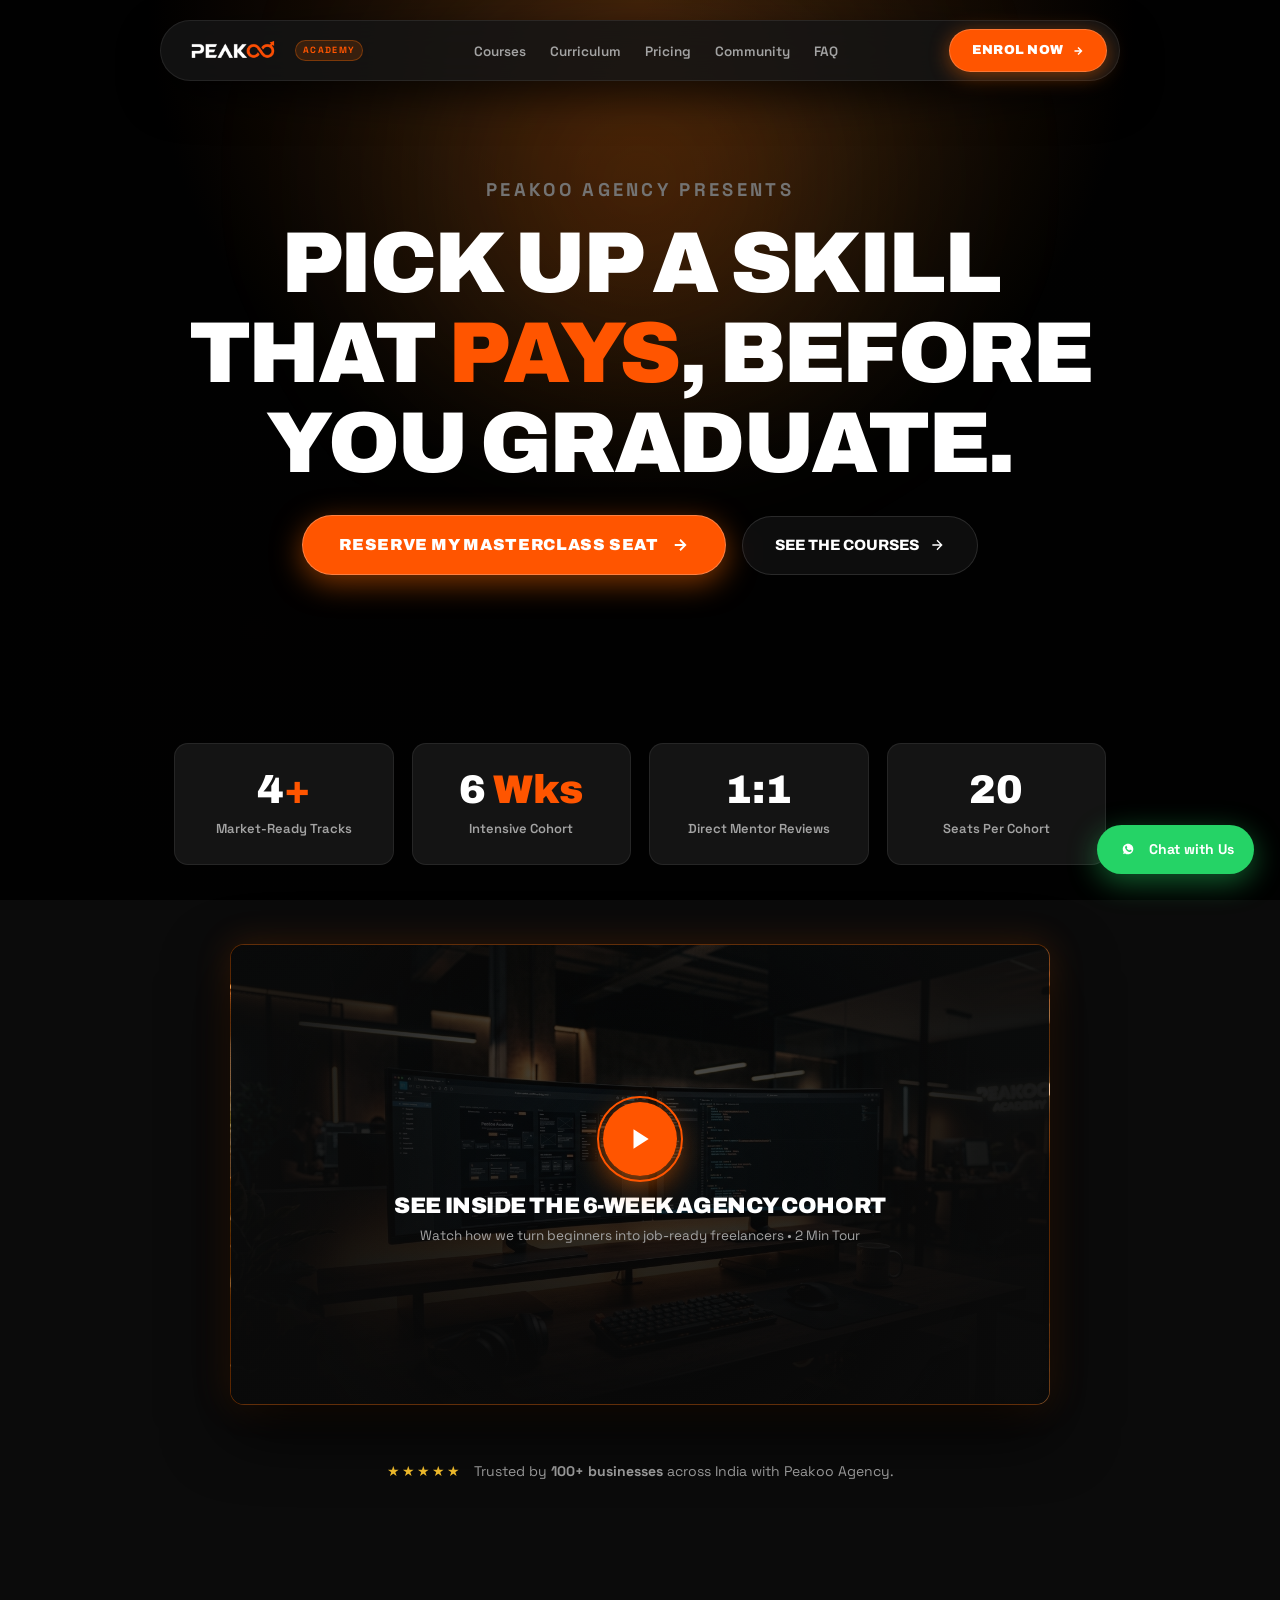
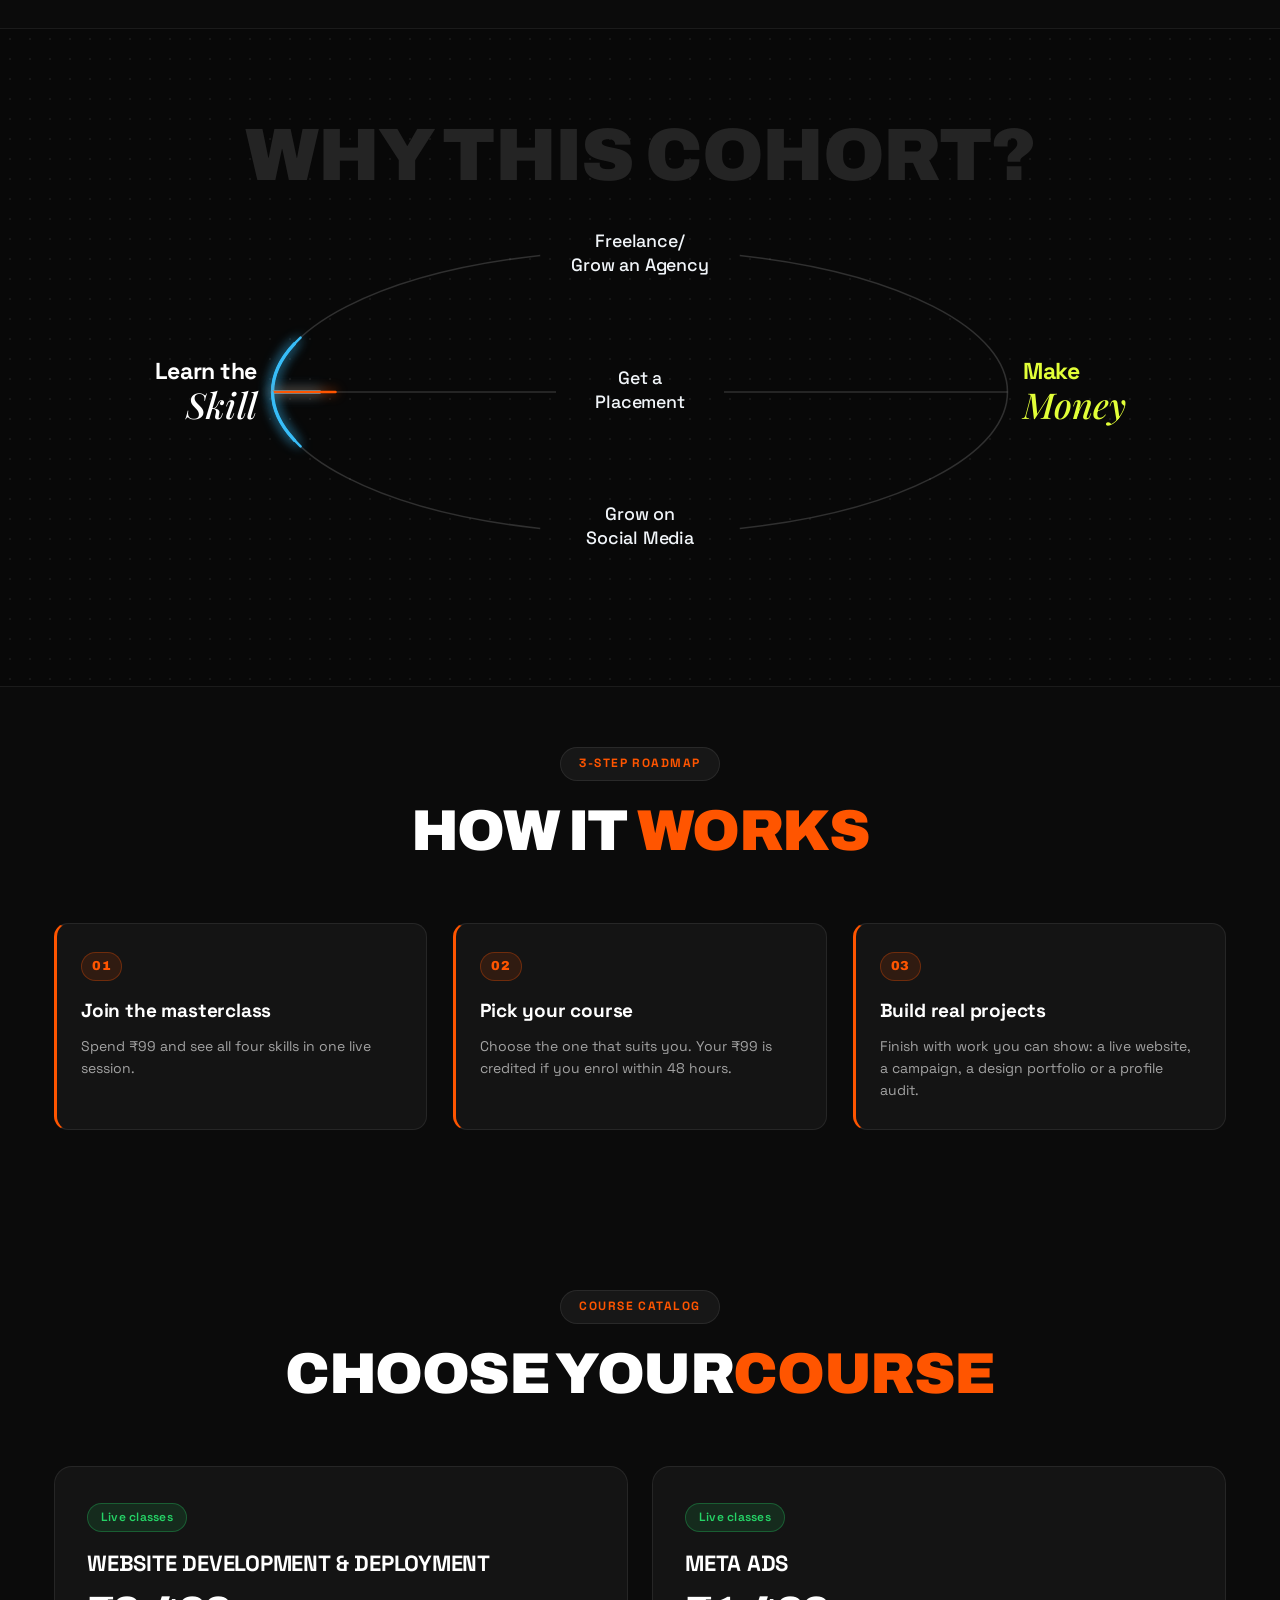
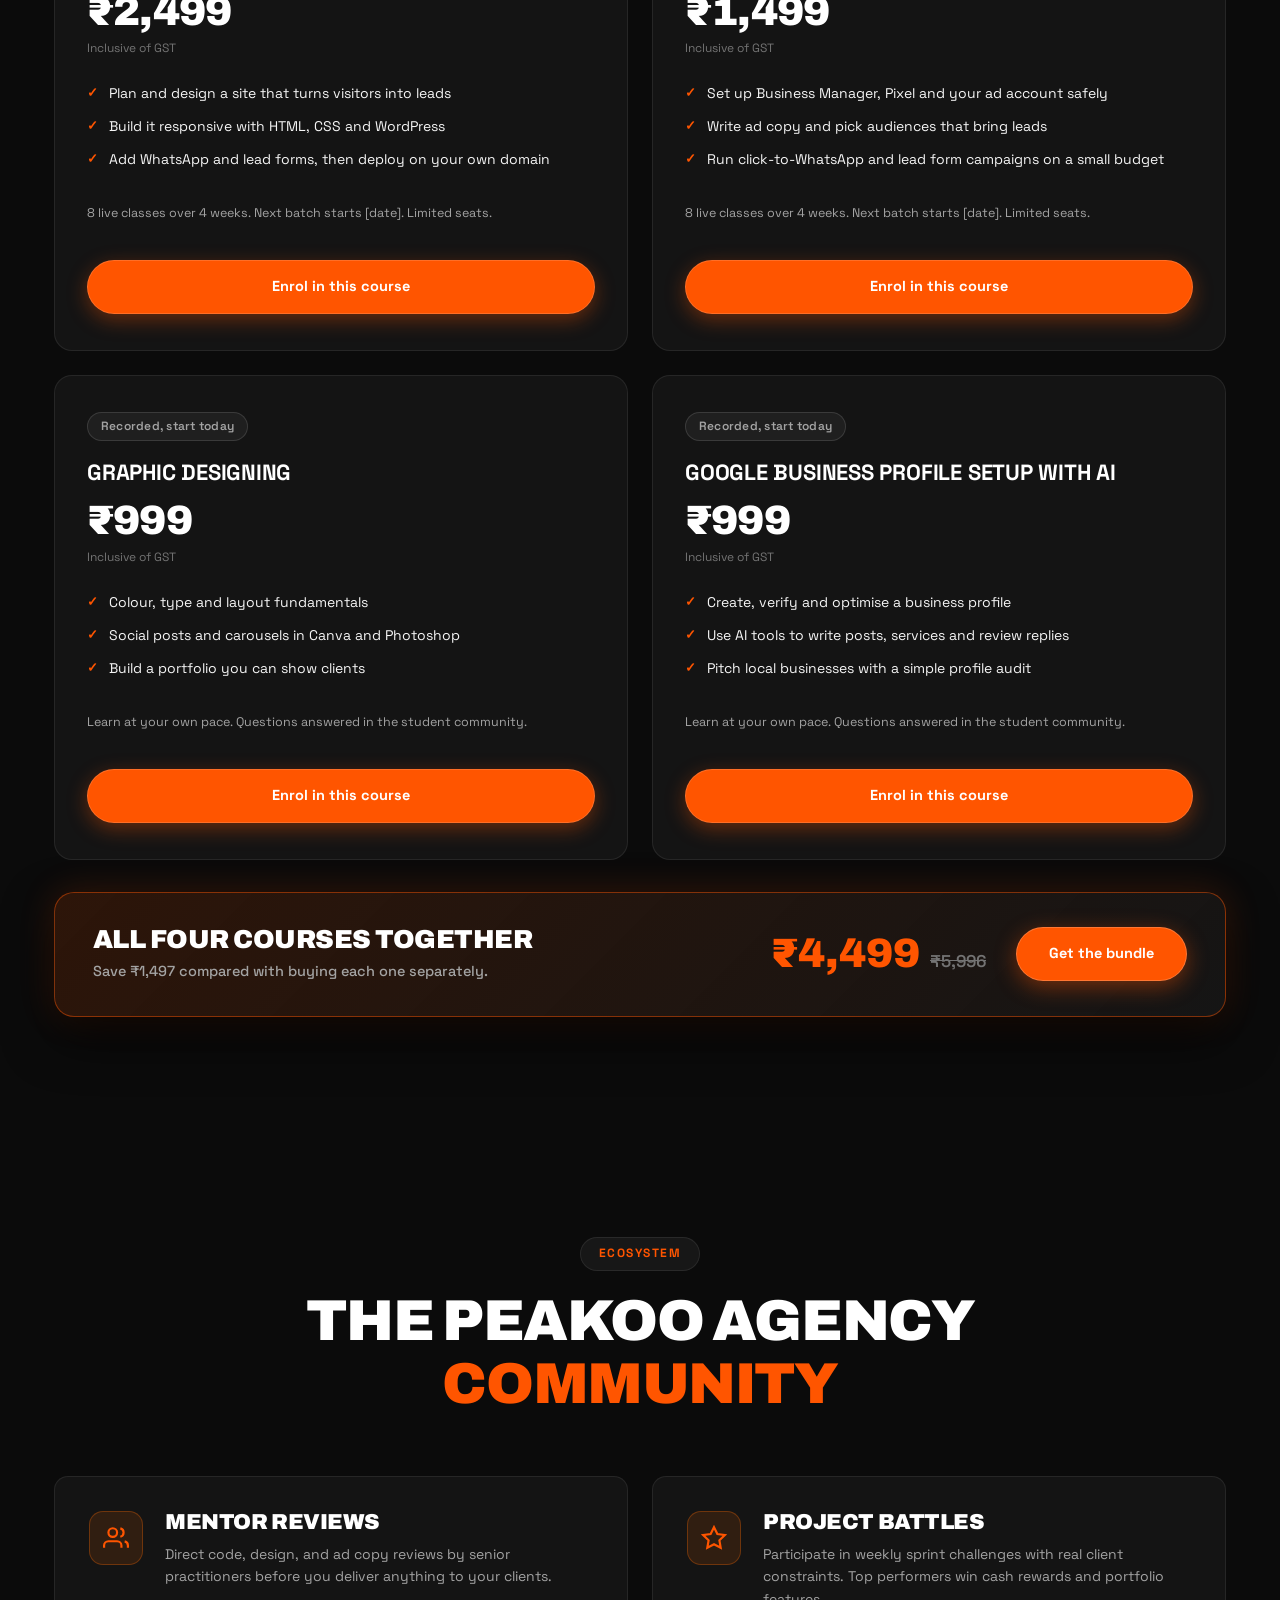
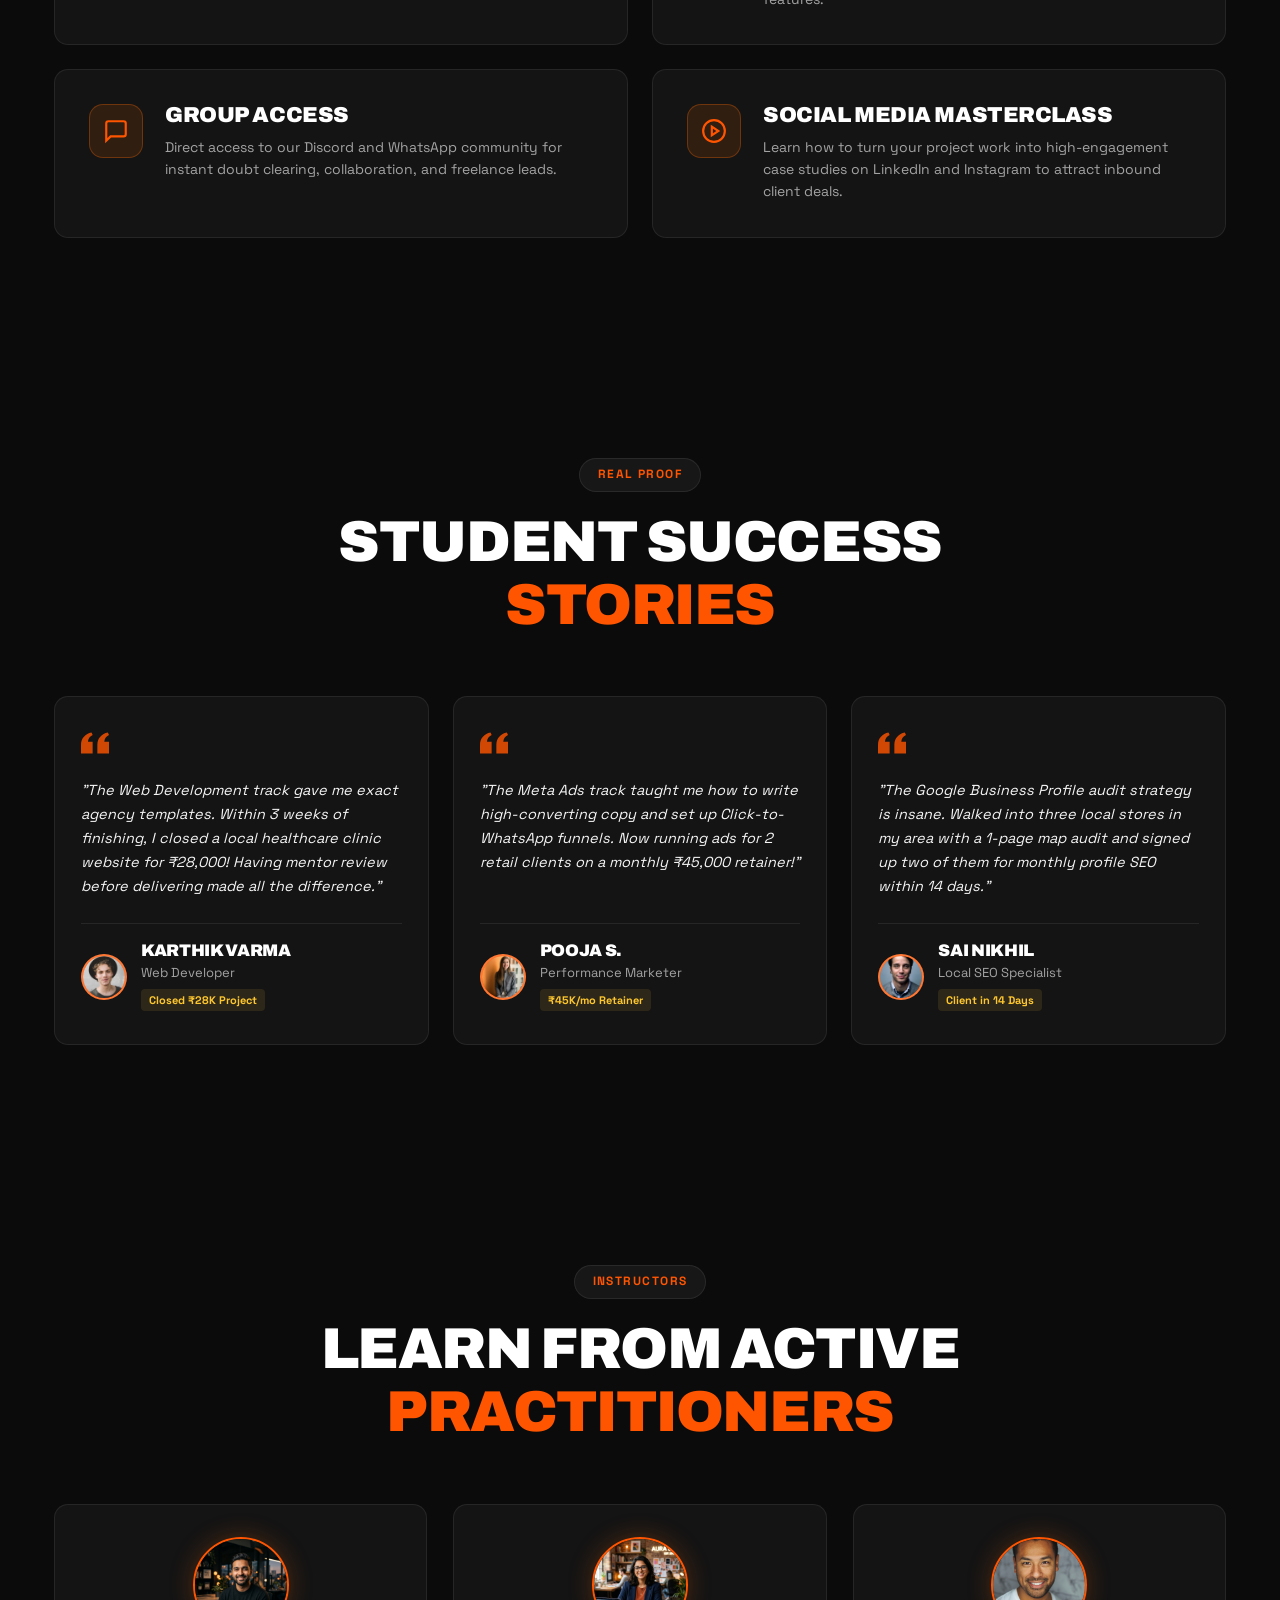
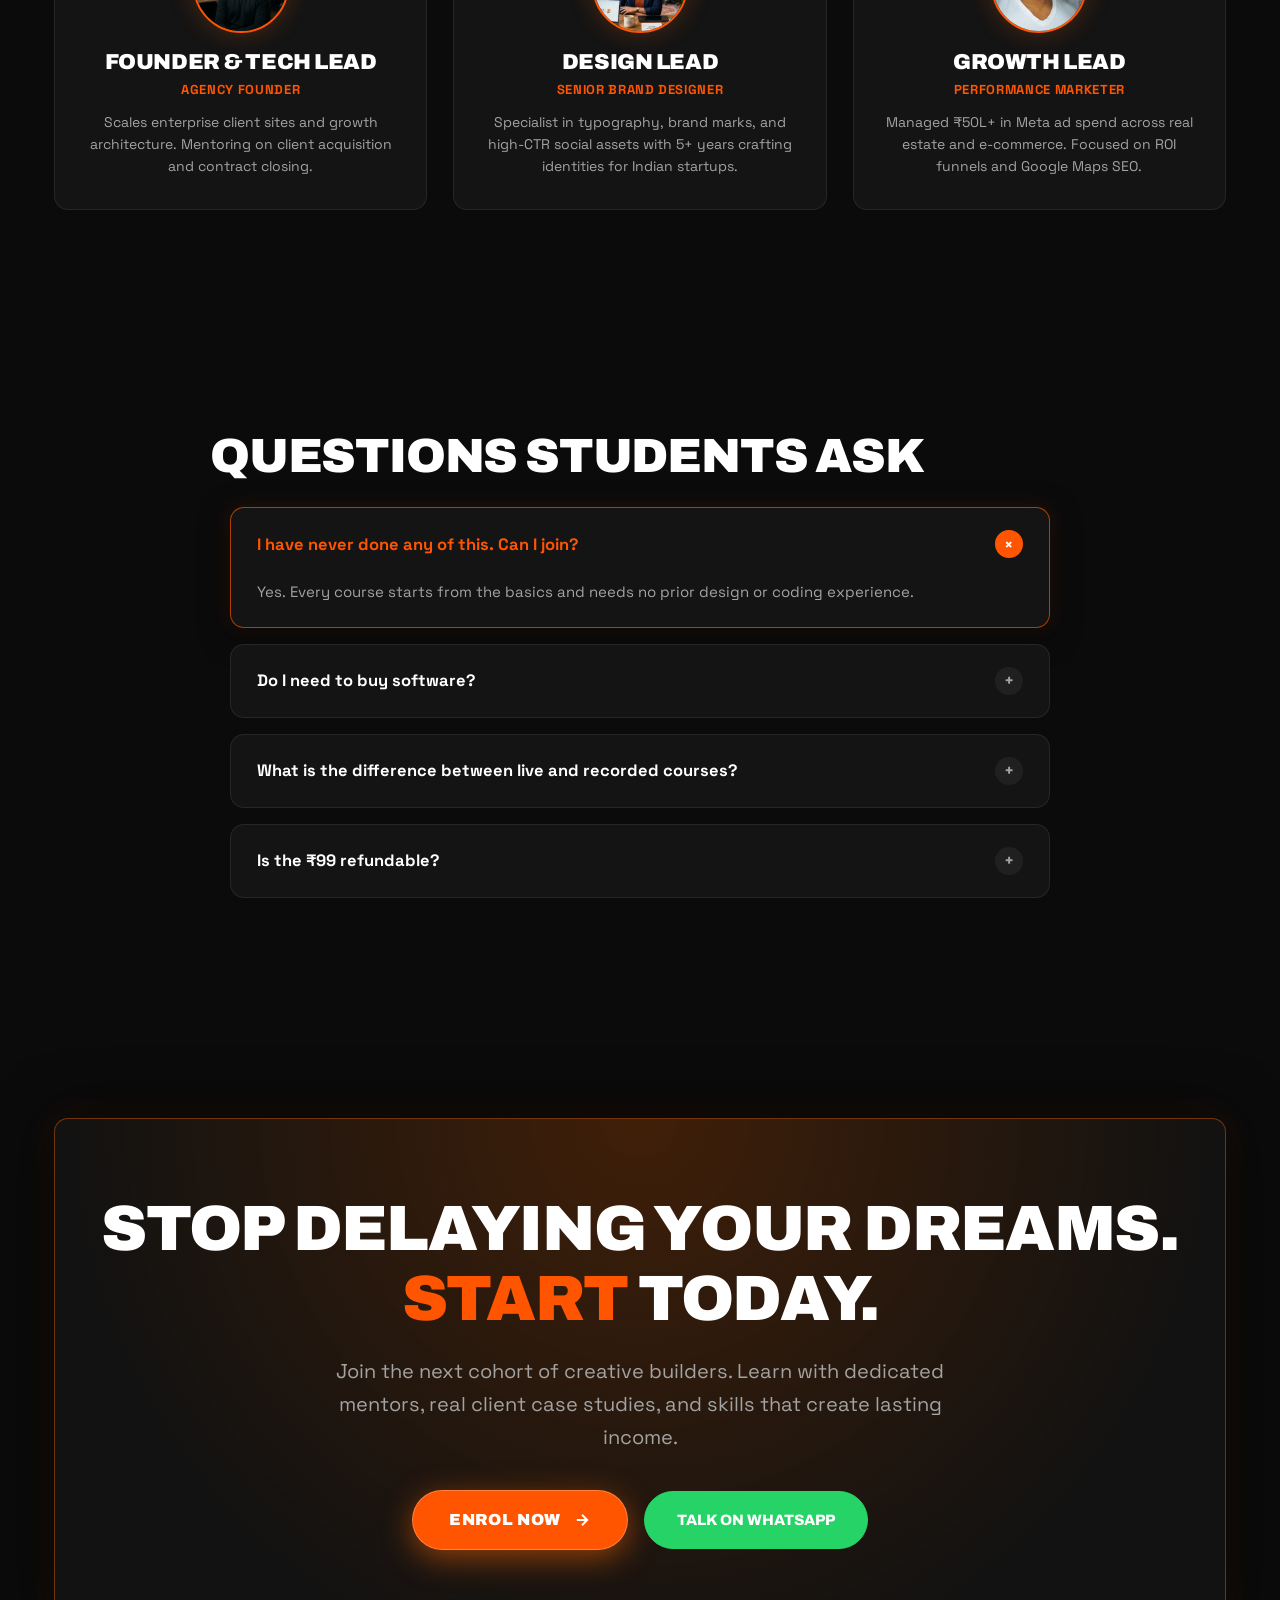
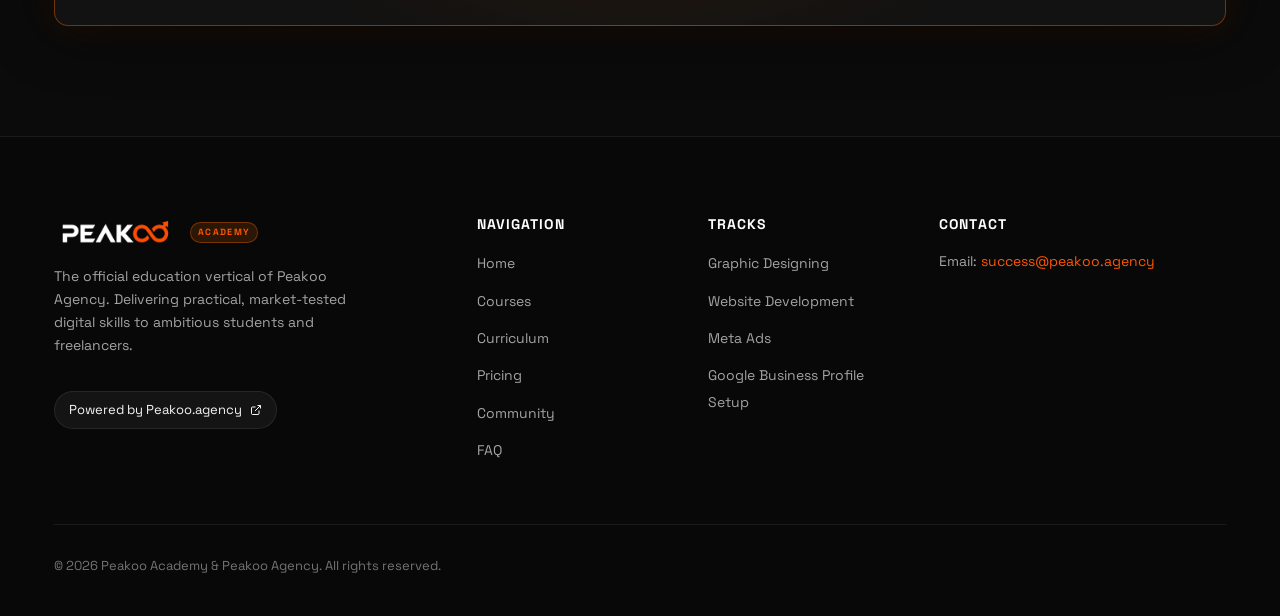
==== commit f5dd6e75: "first commit" ====
--- a/index.html
+++ b/index.html
@@ -8,7 +8,7 @@
   <meta name="description"
     content="The ultimate beginner-friendly cohort to master Graphic Designing, Website Development, Meta Ads, and Google Business Profile. Powered by Peakoo Agency.">
   <meta name="keywords"
-    content="graphic design course, website development course, meta ads course, google business profile course, peakoo academy, vijayawada digital agency">
+    content="graphic design course Vijayawada, website development course, Meta ads course, Google Business Profile course, Peakoo Academy, Vijayawada digital agency">
   <meta name="robots" content="index, follow">
 
   <!-- Open Graph -->
@@ -16,21 +16,21 @@
   <meta property="og:url" content="https://academy.peakoo.agency/">
   <meta property="og:title" content="Peakoo Academy — Master Digital Skills That Pay">
   <meta property="og:description"
-    content="The ultimate beginner-friendly cohort to master Graphic Designing, Website Development, Meta Ads, and Local SEO from real agency practitioners.">
+    content="The ultimate beginner-friendly cohort to master Graphic Designing, Website Development, Meta Ads, and Google Business Profile from real agency practitioners.">
 
   <!-- Favicon -->
-  <link rel="icon" type="image/svg+xml"
-    href="data:image/svg+xml,<svg xmlns='http://www.w3.org/2000/svg' viewBox='0 0 100 100'><rect width='100' height='100' rx='20' fill='%23000000'/><path d='M30 50 C 30 38, 45 38, 50 50 C 55 62, 70 62, 70 50 C 70 38, 55 38, 50 50 C 45 62, 30 62, 30 50 Z' fill='none' stroke='%23FF6A00' stroke-width='10' stroke-linecap='round'/></svg>">
+  <link rel="icon" type="image/webp" href="assets/cropped-peakoo-icon-white-512.webp">
+  <link rel="apple-touch-icon" href="assets/cropped-peakoo-icon-white-512.webp">
 
   <!-- Google Fonts for Peakoo Typography -->
   <link rel="preconnect" href="https://fonts.googleapis.com">
   <link rel="preconnect" href="https://fonts.gstatic.com" crossorigin>
   <link
-    href="https://fonts.googleapis.com/css2?family=Archivo:wght@700;800;900&family=Nunito+Sans:ital,wght@0,300;0,400;0,500;0,600;0,700;0,800;1,400&family=Outfit:wght@400;500;600;700;800&family=Poppins:wght@400;500;600;700;800&display=swap"
+    href="https://fonts.googleapis.com/css2?family=Archivo:wght@700;800;900&family=Playfair+Display:ital,wght@0,600;0,700;1,500;1,600;1,700&family=Space+Grotesk:wght@400;500;600;700&display=swap"
     rel="stylesheet">
 
   <!-- Stylesheet -->
-  <link rel="stylesheet" href="css/style.css">
+  <link rel="stylesheet" href="css/style.css?v=3.6">
 
   <!-- SEO Schema -->
   <script type="application/ld+json">
@@ -62,10 +62,42 @@
           },
           {
             "@type": "Question",
+            "name": "How long will I have access to the content?",
+            "acceptedAnswer": {
+              "@type": "Answer",
+              "text": "You receive lifetime access to all recorded sessions, templates, checklists, and resource files directly inside your student dashboard."
+            }
+          },
+          {
+            "@type": "Question",
             "name": "Do you teach from the basics?",
             "acceptedAnswer": {
               "@type": "Answer",
-              "text": "Yes, all tracks start from scratch and scale to real client campaign delivery."
+              "text": "Yes, all four tracks start from scratch and scale to real client campaign delivery."
+            }
+          },
+          {
+            "@type": "Question",
+            "name": "Do I need to buy expensive software?",
+            "acceptedAnswer": {
+              "@type": "Answer",
+              "text": "No! We teach using industry tools that have generous free tiers or lightweight alternatives (Canva, free Figma, local WordPress stacks, and Google free tools)."
+            }
+          },
+          {
+            "@type": "Question",
+            "name": "What do you cover in the social media masterclass?",
+            "acceptedAnswer": {
+              "@type": "Answer",
+              "text": "We teach you how to document your client projects, publish insightful carousels on LinkedIn & Instagram, build a personal brand, and generate inbound freelance leads."
+            }
+          },
+          {
+            "@type": "Question",
+            "name": "How do project battles and cash prizes work?",
+            "acceptedAnswer": {
+              "@type": "Answer",
+              "text": "Every weekend you receive a mock client brief. Working agency mentors score all submissions live, giving direct feedback, with top entries winning cash rewards."
             }
           }
         ]
@@ -85,31 +117,25 @@
 
       <!-- Brand Logo -->
       <a href="#hero" class="nav-brand-link" aria-label="Peakoo Academy">
-        <svg width="34" height="26" viewBox="0 0 76 50" fill="none" xmlns="http://www.w3.org/2000/svg">
-          <path d="M 22 25 C 22 13, 37 13, 44 25 C 51 37, 66 37, 66 25 C 66 13, 51 13, 44 25 C 37 37, 22 37, 22 25 Z"
-            stroke="#FF6A00" stroke-width="8.5" stroke-linecap="round" stroke-linejoin="round" fill="none" />
-          <polygon points="63,11 75,17 68,28" fill="#FF6A00" />
-        </svg>
-        <span class="nav-brand-text">PEAK<span class="oo-accent">OO</span></span>
+        <img src="assets/logo-peakoo-white.webp" alt="Peakoo" class="nav-brand-logo-img" width="100" height="25">
         <span class="nav-brand-tag">ACADEMY</span>
       </a>
 
       <!-- Center Pill Links -->
       <nav aria-label="Main Navigation">
         <ul class="nav-menu-links">
-          <li><a href="#why-us" class="nav-menu-link">Why Us</a></li>
-          <li><a href="#courses" class="nav-menu-link">Courses</a></li>
-          <li><a href="#curriculum" class="nav-menu-link">What You'll Learn</a></li>
+          <li><a href="courses.html" class="nav-menu-link">Courses</a></li>
+          <li><a href="#curriculum" class="nav-menu-link">Curriculum</a></li>
           <li><a href="#pricing" class="nav-menu-link">Pricing</a></li>
-
-
+          <li><a href="#community" class="nav-menu-link">Community</a></li>
+          <li><a href="#faq" class="nav-menu-link">FAQ</a></li>
         </ul>
       </nav>
 
-      <!-- Right Join CTA Button -->
+      <!-- Right Enrol CTA Button -->
       <div style="display: flex; align-items: center; gap: 10px;">
         <a href="#pricing" class="btn-nav-join" data-enrol-trigger data-tier="Elite">
-          <span>Join Now</span>
+          <span>Enrol Now</span>
           <svg width="12" height="12" viewBox="0 0 24 24" fill="none" stroke="currentColor" stroke-width="2.8">
             <path d="M5 12h14M12 5l7 7-7 7" />
           </svg>
@@ -129,39 +155,35 @@
   <!-- Mobile Drawer Overlay -->
   <div class="modal-screen-overlay" id="mobileDrawerWrap" style="z-index: 1050; padding: 0;">
     <div
-      style="background: #0D0D0D; width: 100%; max-width: 340px; height: 100vh; position: absolute; right: 0; padding: 70px 24px 30px; display: flex; flex-direction: column; justify-content: space-between; border-left: 1px solid var(--border-subtle);">
+      style="background: #0B0B0B; width: 100%; max-width: 340px; height: 100vh; position: absolute; right: 0; padding: 70px 24px 30px; display: flex; flex-direction: column; justify-content: space-between; border-left: 1px solid var(--border-subtle);">
       <div>
         <div style="margin-bottom: 26px;">
-          <span class="nav-brand-text">PEAK<span class="oo-accent">OO</span></span>
-          <span class="nav-brand-tag">ACADEMY</span>
+          <a href="#hero" class="nav-brand-link" style="text-decoration: none;">
+            <img src="assets/logo-peakoo-white.webp" alt="Peakoo" class="nav-brand-logo-img" width="108" height="27">
+            <span class="nav-brand-tag">ACADEMY</span>
+          </a>
         </div>
         <ul style="list-style: none; display: flex; flex-direction: column; gap: 16px;">
-          <li><a href="#why-us" class="mobile-menu-link"
-              style="font-family: var(--font-display); font-size: 20px; font-weight: 800; display: block;">Why Us</a>
-          </li>
-          <li><a href="#courses" class="mobile-menu-link"
+          <li><a href="courses.html" class="mobile-menu-link"
               style="font-family: var(--font-display); font-size: 20px; font-weight: 800; display: block;">Courses</a>
           </li>
           <li><a href="#curriculum" class="mobile-menu-link"
-              style="font-family: var(--font-display); font-size: 20px; font-weight: 800; display: block;">What You'll
-              Learn</a></li>
+              style="font-family: var(--font-display); font-size: 20px; font-weight: 800; display: block;">Curriculum</a>
+          </li>
           <li><a href="#pricing" class="mobile-menu-link"
-              style="font-family: var(--font-display); font-size: 20px; font-weight: 800; display: block;">Pricing
-              Plans</a></li>
+              style="font-family: var(--font-display); font-size: 20px; font-weight: 800; display: block;">Pricing</a>
+          </li>
           <li><a href="#community" class="mobile-menu-link"
               style="font-family: var(--font-display); font-size: 20px; font-weight: 800; display: block;">Community</a>
           </li>
-          <li><a href="#stories" class="mobile-menu-link"
-              style="font-family: var(--font-display); font-size: 20px; font-weight: 800; display: block;">Student
-              Stories</a></li>
           <li><a href="#faq" class="mobile-menu-link"
               style="font-family: var(--font-display); font-size: 20px; font-weight: 800; display: block;">FAQ</a></li>
         </ul>
       </div>
       <div>
         <a href="#pricing" class="btn-hero-primary" style="width: 100%; justify-content: center; margin-bottom: 10px;"
-          data-enrol-trigger>Join Cohort</a>
-        <a href="https://wa.me/919999999999?text=Hi%20Peakoo%20Academy%2C%20I%20want%20to%20know%20more%20about%20your%20upcoming%20cohorts"
+          data-enrol-trigger data-tier="Elite">Enrol Now</a>
+        <a href="https://wa.me/919999999999?text=Hi%20Peakoo%20Academy%2C%20I%20want%20to%20enquire%20about%20the%20upcoming%20cohort"
           target="_blank" rel="noopener" class="btn-hero-secondary"
           style="width: 100%; justify-content: center; background:#25D366; border-color:#25D366;">WhatsApp Us</a>
       </div>
@@ -175,73 +197,56 @@
     <div class="hero-glow-ambiance"></div>
     <div class="container hero-content">
 
-      <!-- Top Pill Tag -->
-      <div class="hero-cohort-pill">
-        <span class="pulse-dot"></span>
-        <span>NOT JUST A COURSE • LIVE COHORT STARTS NOVEMBER 15</span>
-      </div>
+
 
       <div class="hero-agency-tagline">Peakoo Agency Presents</div>
 
-      <!-- Main Headline with Archivo Typography & Single Highlighted Word -->
+      <!-- Main Headline with Archivo Typography & Accent -->
       <h1 class="hero-main-title">
-        LEARN THE SKILLS THAT ACTUALLY <span class="text-orange">PAY</span>
+        Pick up a skill that <span class="text-orange">pays</span>, before you graduate.
       </h1>
 
-      <!-- Subtext (Short, confident, human) -->
-      <p class="hero-sub-text">
-        The ultimate beginner-friendly agency cohort to kickstart your freelance career. Master Graphic Designing,
-        Website Development, Meta Ads, and Local SEO from professionals running real client campaigns.
-      </p>
+
 
       <!-- 2 CTAs -->
       <div class="hero-btn-row">
-        <a href="#pricing" class="btn-hero-primary" data-enrol-trigger data-tier="Elite">
-          <span>Join Now</span>
+        <a href="#masterclass" class="btn-hero-primary" data-enrol-trigger data-course="Live Masterclass (₹99)"
+          data-tier="Masterclass">
+          <span>Reserve my masterclass seat</span>
           <svg width="18" height="18" viewBox="0 0 24 24" fill="none" stroke="currentColor" stroke-width="2.5">
             <path d="M5 12h14M12 5l7 7-7 7" />
           </svg>
         </a>
-        <a href="#curriculum" class="btn-hero-secondary">
-          <span>What You'll Learn</span>
+        <a href="courses.html" class="btn-hero-secondary">
+          <span>See the courses</span>
           <svg width="16" height="16" viewBox="0 0 24 24" fill="none" stroke="currentColor" stroke-width="2">
-            <path d="M19 9l-7 7-7-7" />
+            <path d="M5 12h14M12 5l7 7-7 7" />
           </svg>
         </a>
       </div>
 
-      <!-- LIVE COHORT COUNTDOWN & SEAT RESERVATION BAR (Added Value) -->
-      <div class="hero-urgency-card">
-        <div class="urgency-top-row">
-          <div class="countdown-timer-units" id="cohortCountdown">
-            <div class="timer-box">
-              <div class="timer-val" id="cntDays">12</div>
-              <div class="timer-lbl">Days</div>
-            </div>
-            <div class="timer-divider">:</div>
-            <div class="timer-box">
-              <div class="timer-val" id="cntHours">18</div>
-              <div class="timer-lbl">Hours</div>
-            </div>
-            <div class="timer-divider">:</div>
-            <div class="timer-box">
-              <div class="timer-val" id="cntMins">44</div>
-              <div class="timer-lbl">Mins</div>
-            </div>
-            <div class="timer-divider">:</div>
-            <div class="timer-box">
-              <div class="timer-val" id="cntSecs">20</div>
-              <div class="timer-lbl">Secs</div>
-            </div>
-          </div>
-          <div class="seat-status-meta">
-            ⚡ <strong>14 of 20 Seats Claimed</strong> (70% Full)
-          </div>
-        </div>
-        <div class="seat-progress-track">
-          <div class="seat-progress-fill" style="width: 70%;"></div>
-        </div>
-      </div>
+      <br><br><br><br><br>
+
+      <!-- 4 Stat Cards -->
+      <div class="hero-stat-cards" id="hero-stats">
+        <div class="stat-card-item">
+          <div class="stat-card-number">4<span class="accent">+</span></div>
+          <div class="stat-card-label">Market-Ready Tracks</div>
+        </div>
+        <div class="stat-card-item">
+          <div class="stat-card-number">6<span class="accent"> Wks</span></div>
+          <div class="stat-card-label">Intensive Cohort</div>
+        </div>
+        <div class="stat-card-item">
+          <div class="stat-card-number">1:1</div>
+          <div class="stat-card-label">Direct Mentor Reviews</div>
+        </div>
+        <div class="stat-card-item">
+          <div class="stat-card-number">20</div>
+          <div class="stat-card-label">Seats Per Cohort</div>
+        </div>
+      </div>
+      <br><br><br>
 
       <!-- HERO VIDEO SHOWCASE PLAYER (Tharun Speaks Style Video Teaser) -->
       <div class="hero-video-showcase" id="openVideoTourBtn" title="Click to watch 2-min cohort walkthrough">
@@ -262,1113 +267,246 @@
         <span class="stars">★★★★★</span>
         <span>Trusted by <strong>100+ businesses</strong> across India with Peakoo Agency.</span>
       </div>
-
-      <!-- 4 Stat Cards -->
-      <div class="hero-stat-cards" id="why-us">
-        <div class="stat-card-item">
-          <div class="stat-card-number">4<span class="accent">+</span></div>
-          <div class="stat-card-label">Market-Ready Tracks</div>
-        </div>
-        <div class="stat-card-item">
-          <div class="stat-card-number">100<span class="accent">+</span></div>
-          <div class="stat-card-label">Live Client Case Studies</div>
-        </div>
-        <div class="stat-card-item">
-          <div class="stat-card-number">1:1</div>
-          <div class="stat-card-label">Direct Mentor Reviews</div>
-        </div>
-        <div class="stat-card-item">
-          <div class="stat-card-number">₹50K<span class="accent">+</span></div>
-          <div class="stat-card-label">Avg Monthly Freelance Potential</div>
-        </div>
-      </div>
-
     </div>
   </section>
 
-  <!-- ==========================================================================
-       TOOLS & TECH STACK MARQUEE STRIP (Infinite Scrolling Agency Tools)
-       ========================================================================== -->
-  <section class="tools-marquee-section">
-    <div class="tools-marquee-track">
-      <!-- Item 1 -->
-      <div class="tool-marquee-item">
-        <svg width="18" height="18" viewBox="0 0 24 24" fill="currentColor">
-          <path
-            d="M12 2a10 10 0 1 0 10 10A10 10 0 0 0 12 2zm1 14.93V18h-2v-1.07A6 6 0 0 1 6 11h2a4 4 0 0 0 4 4 4 4 0 0 0 4-4h2a6 6 0 0 1-5 5.93z" />
+
+
+  <!-- ==========================================================================
+       WHY THIS COHORT? (Exact Flow matching tharunspeaks.in & Peakoo Agency)
+       ========================================================================== -->
+  <section class="why-cohort-section" id="why-this-cohort">
+    <div class="why-cohort-grid-bg"></div>
+
+    <div class="why-cohort-inner-wrap">
+      <!-- Top Huge Watermark Title on ONE Line -->
+      <h2 class="why-cohort-watermark">WHY THIS COHORT?</h2>
+
+      <!-- Pathway Diagram Container (SVG with exact curves, gaps & glowing markers) -->
+      <div class="why-cohort-diagram-stage">
+        <svg class="why-cohort-svg" viewBox="0 0 1000 360" fill="none" xmlns="http://www.w3.org/2000/svg"
+          preserveAspectRatio="xMidYMid meet">
+          <!-- Background Pathway Lines with Precise Gaps for Text -->
+          <!-- Top Arc Left & Right -->
+          <path class="cohort-path-line" d="M 150 180 A 350 135 0 0 1 405 50" />
+          <path class="cohort-path-line" d="M 595 50 A 350 135 0 0 1 850 180" />
+
+          <!-- Center Horizontal Line Left & Right -->
+          <path class="cohort-path-line" d="M 150 180 L 420 180" />
+          <path class="cohort-path-line" d="M 580 180 L 850 180" />
+
+          <!-- Bottom Arc Left & Right -->
+          <path class="cohort-path-line" d="M 150 180 A 350 135 0 0 0 405 310" />
+          <path class="cohort-path-line" d="M 595 310 A 350 135 0 0 0 850 180" />
+
+          <!-- Cyan Entrance Indicator at Left Apex (Exact match to reference image) -->
+          <path class="cyan-entrance-bracket" d="M 171 134 A 350 135 0 0 0 171 226" />
+          <path class="cyan-entrance-bracket" d="M 150 180 L 195 180" />
+
+          <!-- Traveling Light Pulses along the orbits -->
+          <path class="traveler-trail traveler-top" d="M 150 180 A 350 135 0 0 1 850 180" />
+          <path class="traveler-trail traveler-mid" d="M 150 180 L 850 180" />
+          <path class="traveler-trail traveler-bot" d="M 150 180 A 350 135 0 0 0 850 180" />
+
+          <!-- Left Node: Learn the Skill -->
+          <text x="135" y="168" text-anchor="end" class="cohort-svg-node-prefix">Learn the</text>
+          <text x="135" y="206" text-anchor="end" class="cohort-svg-node-serif">Skill</text>
+
+          <!-- Center Top Node: Freelance / Grow an Agency -->
+          <text x="500" y="42" text-anchor="middle" class="cohort-svg-path-label">Freelance/</text>
+          <text x="500" y="65" text-anchor="middle" class="cohort-svg-path-label">Grow an Agency</text>
+
+          <!-- Center Mid Node: Get a Placement -->
+          <text x="500" y="172" text-anchor="middle" class="cohort-svg-path-label">Get a</text>
+          <text x="500" y="195" text-anchor="middle" class="cohort-svg-path-label">Placement</text>
+
+          <!-- Center Bottom Node: Grow on Social Media -->
+          <text x="500" y="302" text-anchor="middle" class="cohort-svg-path-label">Grow on</text>
+          <text x="500" y="325" text-anchor="middle" class="cohort-svg-path-label">Social Media</text>
+
+          <!-- Right Node: Make Money -->
+          <text x="865" y="168" text-anchor="start" class="cohort-svg-node-prefix yellow-accent">Make</text>
+          <text x="865" y="206" text-anchor="start" class="cohort-svg-node-serif yellow-accent">Money</text>
         </svg>
-        <span>Figma Pro UI/UX</span>
-      </div>
-      <!-- Item 2 -->
-      <div class="tool-marquee-item">
-        <svg width="18" height="18" viewBox="0 0 24 24" fill="currentColor">
-          <rect width="18" height="18" x="3" y="3" rx="4" />
-        </svg>
-        <span>Adobe Photoshop</span>
-      </div>
-      <!-- Item 3 -->
-      <div class="tool-marquee-item">
-        <svg width="18" height="18" viewBox="0 0 24 24" fill="currentColor">
-          <polygon points="12 2 2 22 22 22" />
-        </svg>
-        <span>Adobe Illustrator</span>
-      </div>
-      <!-- Item 4 -->
-      <div class="tool-marquee-item">
-        <svg width="18" height="18" viewBox="0 0 24 24" fill="currentColor">
-          <circle cx="12" cy="12" r="10" />
-        </svg>
-        <span>Canva Pro Studio</span>
-      </div>
-      <!-- Item 5 -->
-      <div class="tool-marquee-item">
-        <svg width="18" height="18" viewBox="0 0 24 24" fill="none" stroke="currentColor" stroke-width="2">
-          <polyline points="16 18 22 12 16 6" />
-          <polyline points="8 6 2 12 8 18" />
-        </svg>
-        <span>HTML5 &amp; CSS3 Modern</span>
-      </div>
-      <!-- Item 6 -->
-      <div class="tool-marquee-item">
-        <svg width="18" height="18" viewBox="0 0 24 24" fill="currentColor">
-          <circle cx="12" cy="12" r="9" />
-        </svg>
-        <span>WordPress CMS</span>
-      </div>
-      <!-- Item 7 -->
-      <div class="tool-marquee-item">
-        <svg width="18" height="18" viewBox="0 0 24 24" fill="currentColor">
-          <rect width="16" height="16" x="4" y="4" rx="3" />
-        </svg>
-        <span>Elementor Builder</span>
-      </div>
-      <!-- Item 8 -->
-      <div class="tool-marquee-item">
-        <svg width="18" height="18" viewBox="0 0 24 24" fill="currentColor">
-          <path d="M12 2a10 10 0 1 0 10 10A10 10 0 0 0 12 2zm1 14h-2v-4h2zm0-6h-2V8h2z" />
-        </svg>
-        <span>Meta Ads Manager</span>
-      </div>
-      <!-- Item 9 -->
-      <div class="tool-marquee-item">
-        <svg width="18" height="18" viewBox="0 0 24 24" fill="none" stroke="currentColor" stroke-width="2">
-          <path d="M21 10c0 7-9 13-9 13s-9-6-9-13a9 9 0 0 1 18 0z" />
-          <circle cx="12" cy="10" r="3" />
-        </svg>
-        <span>Google Business Profile SEO</span>
-      </div>
-      <!-- Item 10 -->
-      <div class="tool-marquee-item">
-        <svg width="18" height="18" viewBox="0 0 24 24" fill="currentColor">
-          <path d="M12 2l8 4v6c0 5.25-3.5 10.25-8 12-4.5-1.75-8-6.75-8-12V6z" />
-        </svg>
-        <span>Cloudflare CDN &amp; SSL</span>
-      </div>
-
-      <!-- Duplicate for Infinite Loop -->
-      <div class="tool-marquee-item">
-        <svg width="18" height="18" viewBox="0 0 24 24" fill="currentColor">
-          <path
-            d="M12 2a10 10 0 1 0 10 10A10 10 0 0 0 12 2zm1 14.93V18h-2v-1.07A6 6 0 0 1 6 11h2a4 4 0 0 0 4 4 4 4 0 0 0 4-4h2a6 6 0 0 1-5 5.93z" />
-        </svg>
-        <span>Figma Pro UI/UX</span>
-      </div>
-      <div class="tool-marquee-item">
-        <svg width="18" height="18" viewBox="0 0 24 24" fill="currentColor">
-          <rect width="18" height="18" x="3" y="3" rx="4" />
-        </svg>
-        <span>Adobe Photoshop</span>
-      </div>
-      <div class="tool-marquee-item">
-        <svg width="18" height="18" viewBox="0 0 24 24" fill="currentColor">
-          <polygon points="12 2 2 22 22 22" />
-        </svg>
-        <span>Adobe Illustrator</span>
-      </div>
-      <div class="tool-marquee-item">
-        <svg width="18" height="18" viewBox="0 0 24 24" fill="currentColor">
-          <circle cx="12" cy="12" r="10" />
-        </svg>
-        <span>Canva Pro Studio</span>
-      </div>
-      <div class="tool-marquee-item">
-        <svg width="18" height="18" viewBox="0 0 24 24" fill="none" stroke="currentColor" stroke-width="2">
-          <polyline points="16 18 22 12 16 6" />
-          <polyline points="8 6 2 12 8 18" />
-        </svg>
-        <span>HTML5 &amp; CSS3 Modern</span>
-      </div>
-      <div class="tool-marquee-item">
-        <svg width="18" height="18" viewBox="0 0 24 24" fill="currentColor">
-          <circle cx="12" cy="12" r="9" />
-        </svg>
-        <span>WordPress CMS</span>
       </div>
     </div>
   </section>
 
   <!-- ==========================================================================
-       3. COURSES SECTION (4 Tracks linking to curriculum)
-       ========================================================================== -->
-  <section class="section" id="courses">
+       HOW IT WORKS (Image 3)
+       ========================================================================== -->
+  <section class="how-it-works-section" id="how-it-works">
     <div class="container">
       <div class="section-header">
-        <div class="section-pill-tag">Specialized Paths</div>
-        <h2 class="section-title">CHOOSE YOUR HIGH-VALUE <span class="text-orange">TRACK</span>.</h2>
-        <p class="section-subtitle">
-          Every track is structured around real business deliverables. Click any track to view its full 6-module
-          curriculum.
-        </p>
-      </div>
-
-      <div class="courses-showcase-grid">
-
-        <!-- Track 01 -->
-        <div class="course-track-box" data-target-track="graphic-design">
-          <div>
-            <span class="course-track-num">TRACK 01</span>
-            <div class="course-track-icon">
-              <svg width="26" height="26" viewBox="0 0 24 24" fill="none" stroke="currentColor" stroke-width="2">
-                <circle cx="12" cy="12" r="10" />
-                <path d="M12 2a14.5 14.5 0 0 0 0 20 14.5 14.5 0 0 0 0-20" />
-              </svg>
-            </div>
-            <h3 class="course-track-title">Graphic Designing</h3>
-            <p class="course-track-desc">Master color theory, brand marks, viral social carousels, and portfolio
-              packaging in Canva, Photoshop &amp; Illustrator.</p>
-          </div>
-          <div class="course-track-action">
-            <span>Inspect 6 Modules</span>
-            <svg width="14" height="14" viewBox="0 0 24 24" fill="none" stroke="currentColor" stroke-width="2">
-              <path d="M5 12h14M12 5l7 7-7 7" />
-            </svg>
-          </div>
-        </div>
-
-        <!-- Track 02 -->
-        <div class="course-track-box" data-target-track="web-dev">
-          <div>
-            <span class="course-track-num">TRACK 02</span>
-            <div class="course-track-icon">
-              <svg width="26" height="26" viewBox="0 0 24 24" fill="none" stroke="currentColor" stroke-width="2">
-                <polyline points="16 18 22 12 16 6" />
-                <polyline points="8 6 2 12 8 18" />
-              </svg>
-            </div>
-            <h3 class="course-track-title">Website Development</h3>
-            <p class="course-track-desc">Build blazing-fast responsive websites with HTML, CSS, WordPress, speed
-              optimization, and lead capture funnels.</p>
-          </div>
-          <div class="course-track-action">
-            <span>Inspect 6 Modules</span>
-            <svg width="14" height="14" viewBox="0 0 24 24" fill="none" stroke="currentColor" stroke-width="2">
-              <path d="M5 12h14M12 5l7 7-7 7" />
-            </svg>
-          </div>
-        </div>
-
-        <!-- Track 03 -->
-        <div class="course-track-box" data-target-track="meta-ads">
-          <div>
-            <span class="course-track-num">TRACK 03</span>
-            <div class="course-track-icon">
-              <svg width="26" height="26" viewBox="0 0 24 24" fill="none" stroke="currentColor" stroke-width="2">
-                <path d="M12 20V10M18 20V4M6 20v-4" />
-              </svg>
-            </div>
-            <h3 class="course-track-title">Meta Ads Mastery</h3>
-            <p class="course-track-desc">Run profitable Facebook &amp; Instagram ad campaigns that drive qualified
-              leads, click-to-WhatsApp funnels, and real client revenue.</p>
-          </div>
-          <div class="course-track-action">
-            <span>Inspect 6 Modules</span>
-            <svg width="14" height="14" viewBox="0 0 24 24" fill="none" stroke="currentColor" stroke-width="2">
-              <path d="M5 12h14M12 5l7 7-7 7" />
-            </svg>
-          </div>
-        </div>
-
-        <!-- Track 04 -->
-        <div class="course-track-box" data-target-track="gbp">
-          <div>
-            <span class="course-track-num">TRACK 04</span>
-            <div class="course-track-icon">
-              <svg width="26" height="26" viewBox="0 0 24 24" fill="none" stroke="currentColor" stroke-width="2">
-                <path d="M21 10c0 7-9 13-9 13s-9-6-9-13a9 9 0 0 1 18 0z" />
-                <circle cx="12" cy="10" r="3" />
-              </svg>
-            </div>
-            <h3 class="course-track-title">Google Business Profile</h3>
-            <p class="course-track-desc">Rank local businesses in Google Map 3-Pack, optimize keywords, drive phone
-              calls, and close monthly retainer retainers.</p>
-          </div>
-          <div class="course-track-action">
-            <span>Inspect 6 Modules</span>
-            <svg width="14" height="14" viewBox="0 0 24 24" fill="none" stroke="currentColor" stroke-width="2">
-              <path d="M5 12h14M12 5l7 7-7 7" />
-            </svg>
-          </div>
-        </div>
-
+        <div class="section-pill-tag">3-Step Roadmap</div>
+        <h2 class="section-title">HOW IT <span class="text-orange">WORKS</span></h2>
+
+      </div>
+
+      <div class="how-it-works-grid">
+        <div class="how-it-works-step">
+          <span class="how-step-num">01</span>
+          <div class="how-step-title">Join the masterclass</div>
+          <p class="how-step-desc">Spend ₹99 and see all four skills in one live session.</p>
+        </div>
+
+        <div class="how-it-works-step">
+          <span class="how-step-num">02</span>
+          <div class="how-step-title">Pick your course</div>
+          <p class="how-step-desc">Choose the one that suits you. Your ₹99 is credited if you enrol within 48 hours.</p>
+        </div>
+
+        <div class="how-it-works-step">
+          <span class="how-step-num">03</span>
+          <div class="how-step-title">Build real projects</div>
+          <p class="how-step-desc">Finish with work you can show: a live website, a campaign, a design portfolio or a
+            profile audit.</p>
+        </div>
       </div>
     </div>
   </section>
 
   <!-- ==========================================================================
-       4. "WE TEACH YOU EVERYTHING" / "WHAT YOU'LL LEARN IN THIS COHORT"
-       ========================================================================== -->
-  <section class="section curriculum-wrap" id="curriculum">
+       CHOOSE YOUR COURSE (Pricing Catalog from Image 2)
+       ========================================================================== -->
+  <section class="course-pricing-section section" id="pricing">
     <div class="container">
 
       <div class="section-header">
-        <div class="section-pill-tag">Why This Cohort?</div>
-        <h2 class="section-title">WHAT YOU'LL LEARN IN THIS <span class="text-orange">COHORT</span></h2>
-        <div
-          style="font-family: var(--font-display); font-size: clamp(1.4rem, 3vw, 2.2rem); font-weight: 900; color: #FFFFFF; text-transform: uppercase; margin-bottom: 14px;">
-          WE TEACH YOU <span class="text-orange">EVERYTHING</span>.
-        </div>
-        <p class="section-subtitle">
-          Not just theory, but how to land your first freelance gig, how to run real client campaigns, how to grow on
-          socials, and ultimately build reliable revenue.
-        </p>
-      </div>
-
-      <!-- 4 Numbered Pillars Bar -->
-      <div class="curriculum-pillars-bar" role="tablist">
-
-        <button class="pillar-tab-btn active" data-track="graphic-design" role="tab">
-          <div class="pillar-num">01</div>
-          <div>
-            <div class="pillar-title">Graphic Designing</div>
-            <div class="pillar-sub">Brand &amp; Social Creatives</div>
-          </div>
-        </button>
-
-        <button class="pillar-tab-btn" data-track="web-dev" role="tab">
-          <div class="pillar-num">02</div>
-          <div>
-            <div class="pillar-title">Website Dev</div>
-            <div class="pillar-sub">Responsive &amp; WordPress</div>
-          </div>
-        </button>
-
-        <button class="pillar-tab-btn" data-track="meta-ads" role="tab">
-          <div class="pillar-num">03</div>
-          <div>
-            <div class="pillar-title">Meta Ads</div>
-            <div class="pillar-sub">Lead Gen &amp; WhatsApp</div>
-          </div>
-        </button>
-
-        <button class="pillar-tab-btn" data-track="gbp" role="tab">
-          <div class="pillar-num">04</div>
-          <div>
-            <div class="pillar-title">Google Business</div>
-            <div class="pillar-sub">Local 3-Pack Rankings</div>
-          </div>
-        </button>
-
-      </div>
-
-      <!-- ================= TRACK 1: GRAPHIC DESIGNING ================= -->
-      <div class="track-module-panel active" id="track-graphic-design" role="tabpanel">
-
-        <div class="curriculum-banner-card">
-          <div class="curriculum-banner-info">
-            <h3>Graphic Designing <span class="text-orange">Track</span></h3>
-            <p>Master the tools and visual psychology used by top agencies to create identities, viral social carousels,
-              and client branding packs.</p>
-          </div>
-          <div class="curriculum-pills-row">
-            <span class="curriculum-badge-pill">🕒 6 Weeks</span>
-            <span class="curriculum-badge-pill">🎯 12 Live Classes</span>
-            <span class="curriculum-badge-pill">🛠️ Canva, Photoshop &amp; Illustrator</span>
-          </div>
-        </div>
-
-        <div class="modules-six-grid">
-          <div class="module-box-card">
-            <div>
-              <span class="module-badge-num">MODULE 01</span>
-              <h4 class="module-box-title">Design Basics &amp; Colour Theory</h4>
-              <ul class="module-bullets-list">
-                <li class="module-bullet-item"><svg width="15" height="15" viewBox="0 0 24 24" fill="none"
-                    stroke="currentColor" stroke-width="2.5">
-                    <polyline points="20 6 9 17 4 12" />
-                  </svg><span>Visual balance, hierarchy, whitespace &amp; focal points</span></li>
-                <li class="module-bullet-item"><svg width="15" height="15" viewBox="0 0 24 24" fill="none"
-                    stroke="currentColor" stroke-width="2.5">
-                    <polyline points="20 6 9 17 4 12" />
-                  </svg><span>Colour psychology, HSL harmonies &amp; brand tones</span></li>
-                <li class="module-bullet-item"><svg width="15" height="15" viewBox="0 0 24 24" fill="none"
-                    stroke="currentColor" stroke-width="2.5">
-                    <polyline points="20 6 9 17 4 12" />
-                  </svg><span>Building accessible client colour swatches</span></li>
-              </ul>
-            </div>
-            <div class="module-tools-footer"><span class="module-tool-chip">Foundations</span><span
-                class="module-tool-chip">Figma</span></div>
-          </div>
-
-          <div class="module-box-card">
-            <div>
-              <span class="module-badge-num">MODULE 02</span>
-              <h4 class="module-box-title">Typography &amp; Layout Systems</h4>
-              <ul class="module-bullets-list">
-                <li class="module-bullet-item"><svg width="15" height="15" viewBox="0 0 24 24" fill="none"
-                    stroke="currentColor" stroke-width="2.5">
-                    <polyline points="20 6 9 17 4 12" />
-                  </svg><span>Font pairing: Serif, Sans-Serif &amp; Bold Display</span></li>
-                <li class="module-bullet-item"><svg width="15" height="15" viewBox="0 0 24 24" fill="none"
-                    stroke="currentColor" stroke-width="2.5">
-                    <polyline points="20 6 9 17 4 12" />
-                  </svg><span>Grid rules, leading, tracking &amp; alignment hierarchy</span></li>
-                <li class="module-bullet-item"><svg width="15" height="15" viewBox="0 0 24 24" fill="none"
-                    stroke="currentColor" stroke-width="2.5">
-                    <polyline points="20 6 9 17 4 12" />
-                  </svg><span>Editorial, banner &amp; modern web layout principles</span></li>
-              </ul>
-            </div>
-            <div class="module-tools-footer"><span class="module-tool-chip">Typography</span><span
-                class="module-tool-chip">Grid Layouts</span></div>
-          </div>
-
-          <div class="module-box-card">
-            <div>
-              <span class="module-badge-num">MODULE 03</span>
-              <h4 class="module-box-title">Logo &amp; Brand Identity</h4>
-              <ul class="module-bullets-list">
-                <li class="module-bullet-item"><svg width="15" height="15" viewBox="0 0 24 24" fill="none"
-                    stroke="currentColor" stroke-width="2.5">
-                    <polyline points="20 6 9 17 4 12" />
-                  </svg><span>Wordmarks, lettermarks &amp; abstract symbols</span></li>
-                <li class="module-bullet-item"><svg width="15" height="15" viewBox="0 0 24 24" fill="none"
-                    stroke="currentColor" stroke-width="2.5">
-                    <polyline points="20 6 9 17 4 12" />
-                  </svg><span>Vector pen tool mastery &amp; geometric precision</span></li>
-                <li class="module-bullet-item"><svg width="15" height="15" viewBox="0 0 24 24" fill="none"
-                    stroke="currentColor" stroke-width="2.5">
-                    <polyline points="20 6 9 17 4 12" />
-                  </svg><span>Creating professional brand guideline decks</span></li>
-              </ul>
-            </div>
-            <div class="module-tools-footer"><span class="module-tool-chip">Illustrator</span><span
-                class="module-tool-chip">Vector Art</span></div>
-          </div>
-
-          <div class="module-box-card">
-            <div>
-              <span class="module-badge-num">MODULE 04</span>
-              <h4 class="module-box-title">Social Media Creatives</h4>
-              <ul class="module-bullets-list">
-                <li class="module-bullet-item"><svg width="15" height="15" viewBox="0 0 24 24" fill="none"
-                    stroke="currentColor" stroke-width="2.5">
-                    <polyline points="20 6 9 17 4 12" />
-                  </svg><span>Scroll-stopping hooks, thumbnails &amp; carousel slides</span></li>
-                <li class="module-bullet-item"><svg width="15" height="15" viewBox="0 0 24 24" fill="none"
-                    stroke="currentColor" stroke-width="2.5">
-                    <polyline points="20 6 9 17 4 12" />
-                  </svg><span>Photo manipulation, subject cutout &amp; light grading</span></li>
-                <li class="module-bullet-item"><svg width="15" height="15" viewBox="0 0 24 24" fill="none"
-                    stroke="currentColor" stroke-width="2.5">
-                    <polyline points="20 6 9 17 4 12" />
-                  </svg><span>High-converting ad static designs for Instagram/Meta</span></li>
-              </ul>
-            </div>
-            <div class="module-tools-footer"><span class="module-tool-chip">Photoshop</span><span
-                class="module-tool-chip">Social Formats</span></div>
-          </div>
-
-          <div class="module-box-card">
-            <div>
-              <span class="module-badge-num">MODULE 05</span>
-              <h4 class="module-box-title">Essential Tools (Canva, PS, AI)</h4>
-              <ul class="module-bullets-list">
-                <li class="module-bullet-item"><svg width="15" height="15" viewBox="0 0 24 24" fill="none"
-                    stroke="currentColor" stroke-width="2.5">
-                    <polyline points="20 6 9 17 4 12" />
-                  </svg><span>Canva Pro for rapid turnaround &amp; client handoff</span></li>
-                <li class="module-bullet-item"><svg width="15" height="15" viewBox="0 0 24 24" fill="none"
-                    stroke="currentColor" stroke-width="2.5">
-                    <polyline points="20 6 9 17 4 12" />
-                  </svg><span>Photoshop layer masks, blending modes &amp; mockups</span></li>
-                <li class="module-bullet-item"><svg width="15" height="15" viewBox="0 0 24 24" fill="none"
-                    stroke="currentColor" stroke-width="2.5">
-                    <polyline points="20 6 9 17 4 12" />
-                  </svg><span>Illustrator pathfinders, export presets &amp; SVG tuning</span></li>
-              </ul>
-            </div>
-            <div class="module-tools-footer"><span class="module-tool-chip">Workflow</span><span
-                class="module-tool-chip">Shortcuts</span></div>
-          </div>
-
-          <div class="module-box-card">
-            <div>
-              <span class="module-badge-num">MODULE 06</span>
-              <h4 class="module-box-title">Portfolio &amp; Client Briefs</h4>
-              <ul class="module-bullets-list">
-                <li class="module-bullet-item"><svg width="15" height="15" viewBox="0 0 24 24" fill="none"
-                    stroke="currentColor" stroke-width="2.5">
-                    <polyline points="20 6 9 17 4 12" />
-                  </svg><span>Working on live simulated briefs from Peakoo Agency</span></li>
-                <li class="module-bullet-item"><svg width="15" height="15" viewBox="0 0 24 24" fill="none"
-                    stroke="currentColor" stroke-width="2.5">
-                    <polyline points="20 6 9 17 4 12" />
-                  </svg><span>Publishing a conversion-focused Behance portfolio</span></li>
-                <li class="module-bullet-item"><svg width="15" height="15" viewBox="0 0 24 24" fill="none"
-                    stroke="currentColor" stroke-width="2.5">
-                    <polyline points="20 6 9 17 4 12" />
-                  </svg><span>Pricing design services &amp; writing freelance proposals</span></li>
-              </ul>
-            </div>
-            <div class="module-tools-footer"><span class="module-tool-chip">Live Briefs</span><span
-                class="module-tool-chip">Portfolio</span></div>
-          </div>
-        </div>
-
-      </div>
-
-      <!-- ================= TRACK 2: WEBSITE DEVELOPMENT ================= -->
-      <div class="track-module-panel" id="track-web-dev" role="tabpanel">
-
-        <div class="curriculum-banner-card">
-          <div class="curriculum-banner-info">
-            <h3>Website Development <span class="text-orange">Track</span></h3>
-            <p>From visual wireframes to lightning-fast production websites that convert visitors into leads. Built with
-              modern code and agency builder workflows.</p>
-          </div>
-          <div class="curriculum-pills-row">
-            <span class="curriculum-badge-pill">🕒 6 Weeks</span>
-            <span class="curriculum-badge-pill">🎯 12 Live Classes</span>
-            <span class="curriculum-badge-pill">🛠️ HTML, CSS, WordPress, Speed</span>
-          </div>
-        </div>
-
-        <div class="modules-six-grid">
-          <div class="module-box-card">
-            <div>
-              <span class="module-badge-num">MODULE 01</span>
-              <h4 class="module-box-title">Planning &amp; Wireframes</h4>
-              <ul class="module-bullets-list">
-                <li class="module-bullet-item"><svg width="15" height="15" viewBox="0 0 24 24" fill="none"
-                    stroke="currentColor" stroke-width="2.5">
-                    <polyline points="20 6 9 17 4 12" />
-                  </svg><span>Information architecture, user flow &amp; conversion sitemaps</span></li>
-                <li class="module-bullet-item"><svg width="15" height="15" viewBox="0 0 24 24" fill="none"
-                    stroke="currentColor" stroke-width="2.5">
-                    <polyline points="20 6 9 17 4 12" />
-                  </svg><span>Figma wireframing: low-fidelity to interactive prototype</span></li>
-                <li class="module-bullet-item"><svg width="15" height="15" viewBox="0 0 24 24" fill="none"
-                    stroke="currentColor" stroke-width="2.5">
-                    <polyline points="20 6 9 17 4 12" />
-                  </svg><span>Hero section psychology &amp; CTA placement formulas</span></li>
-              </ul>
-            </div>
-            <div class="module-tools-footer"><span class="module-tool-chip">Figma</span><span
-                class="module-tool-chip">UX Architecture</span></div>
-          </div>
-
-          <div class="module-box-card">
-            <div>
-              <span class="module-badge-num">MODULE 02</span>
-              <h4 class="module-box-title">HTML, CSS, Responsive Design</h4>
-              <ul class="module-bullets-list">
-                <li class="module-bullet-item"><svg width="15" height="15" viewBox="0 0 24 24" fill="none"
-                    stroke="currentColor" stroke-width="2.5">
-                    <polyline points="20 6 9 17 4 12" />
-                  </svg><span>Semantic HTML5, clean hierarchy &amp; accessibility tags</span></li>
-                <li class="module-bullet-item"><svg width="15" height="15" viewBox="0 0 24 24" fill="none"
-                    stroke="currentColor" stroke-width="2.5">
-                    <polyline points="20 6 9 17 4 12" />
-                  </svg><span>Modern CSS Flexbox, Grid, custom properties &amp; keyframes</span></li>
-                <li class="module-bullet-item"><svg width="15" height="15" viewBox="0 0 24 24" fill="none"
-                    stroke="currentColor" stroke-width="2.5">
-                    <polyline points="20 6 9 17 4 12" />
-                  </svg><span>Mobile-first fluid responsiveness (tested at 360px)</span></li>
-              </ul>
-            </div>
-            <div class="module-tools-footer"><span class="module-tool-chip">HTML5 / CSS3</span><span
-                class="module-tool-chip">Mobile First</span></div>
-          </div>
-
-          <div class="module-box-card">
-            <div>
-              <span class="module-badge-num">MODULE 03</span>
-              <h4 class="module-box-title">WordPress &amp; Builder Workflow</h4>
-              <ul class="module-bullets-list">
-                <li class="module-bullet-item"><svg width="15" height="15" viewBox="0 0 24 24" fill="none"
-                    stroke="currentColor" stroke-width="2.5">
-                    <polyline points="20 6 9 17 4 12" />
-                  </svg><span>Clean WordPress setup, database config &amp; security</span></li>
-                <li class="module-bullet-item"><svg width="15" height="15" viewBox="0 0 24 24" fill="none"
-                    stroke="currentColor" stroke-width="2.5">
-                    <polyline points="20 6 9 17 4 12" />
-                  </svg><span>Elementor &amp; Gutenberg builder speed workflows</span></li>
-                <li class="module-bullet-item"><svg width="15" height="15" viewBox="0 0 24 24" fill="none"
-                    stroke="currentColor" stroke-width="2.5">
-                    <polyline points="20 6 9 17 4 12" />
-                  </svg><span>Dynamic headers, footers &amp; global design systems</span></li>
-              </ul>
-            </div>
-            <div class="module-tools-footer"><span class="module-tool-chip">WordPress</span><span
-                class="module-tool-chip">Builders</span></div>
-          </div>
-
-          <div class="module-box-card">
-            <div>
-              <span class="module-badge-num">MODULE 04</span>
-              <h4 class="module-box-title">Speed, SEO &amp; Mobile Optimisation</h4>
-              <ul class="module-bullets-list">
-                <li class="module-bullet-item"><svg width="15" height="15" viewBox="0 0 24 24" fill="none"
-                    stroke="currentColor" stroke-width="2.5">
-                    <polyline points="20 6 9 17 4 12" />
-                  </svg><span>Target PageSpeed 90+ on mobile: caching &amp; minify</span></li>
-                <li class="module-bullet-item"><svg width="15" height="15" viewBox="0 0 24 24" fill="none"
-                    stroke="currentColor" stroke-width="2.5">
-                    <polyline points="20 6 9 17 4 12" />
-                  </svg><span>On-page SEO: Meta titles, clean slugs &amp; JSON-LD schema</span></li>
-                <li class="module-bullet-item"><svg width="15" height="15" viewBox="0 0 24 24" fill="none"
-                    stroke="currentColor" stroke-width="2.5">
-                    <polyline points="20 6 9 17 4 12" />
-                  </svg><span>Next-gen WebP compression &amp; responsive image sizes</span></li>
-              </ul>
-            </div>
-            <div class="module-tools-footer"><span class="module-tool-chip">PageSpeed 90+</span><span
-                class="module-tool-chip">SEO Schema</span></div>
-          </div>
-
-          <div class="module-box-card">
-            <div>
-              <span class="module-badge-num">MODULE 05</span>
-              <h4 class="module-box-title">Forms, WhatsApp &amp; Lead Capture</h4>
-              <ul class="module-bullets-list">
-                <li class="module-bullet-item"><svg width="15" height="15" viewBox="0 0 24 24" fill="none"
-                    stroke="currentColor" stroke-width="2.5">
-                    <polyline points="20 6 9 17 4 12" />
-                  </svg><span>Interactive lead capture forms with instant validation</span></li>
-                <li class="module-bullet-item"><svg width="15" height="15" viewBox="0 0 24 24" fill="none"
-                    stroke="currentColor" stroke-width="2.5">
-                    <polyline points="20 6 9 17 4 12" />
-                  </svg><span>Floating WhatsApp chat buttons with pre-filled text</span></li>
-                <li class="module-bullet-item"><svg width="15" height="15" viewBox="0 0 24 24" fill="none"
-                    stroke="currentColor" stroke-width="2.5">
-                    <polyline points="20 6 9 17 4 12" />
-                  </svg><span>Webhook routing to Google Sheets &amp; email alerts</span></li>
-              </ul>
-            </div>
-            <div class="module-tools-footer"><span class="module-tool-chip">Lead Funnels</span><span
-                class="module-tool-chip">WhatsApp API</span></div>
-          </div>
-
-          <div class="module-box-card">
-            <div>
-              <span class="module-badge-num">MODULE 06</span>
-              <h4 class="module-box-title">Launch, Hosting &amp; Handover</h4>
-              <ul class="module-bullets-list">
-                <li class="module-bullet-item"><svg width="15" height="15" viewBox="0 0 24 24" fill="none"
-                    stroke="currentColor" stroke-width="2.5">
-                    <polyline points="20 6 9 17 4 12" />
-                  </svg><span>DNS records, Cloudflare CDN &amp; automatic SSL certs</span></li>
-                <li class="module-bullet-item"><svg width="15" height="15" viewBox="0 0 24 24" fill="none"
-                    stroke="currentColor" stroke-width="2.5">
-                    <polyline points="20 6 9 17 4 12" />
-                  </svg><span>Production migration, backup routines &amp; security locks</span></li>
-                <li class="module-bullet-item"><svg width="15" height="15" viewBox="0 0 24 24" fill="none"
-                    stroke="currentColor" stroke-width="2.5">
-                    <polyline points="20 6 9 17 4 12" />
-                  </svg><span>Recording Loom walkthroughs &amp; pitching maintenance</span></li>
-              </ul>
-            </div>
-            <div class="module-tools-footer"><span class="module-tool-chip">DNS &amp; Cloud</span><span
-                class="module-tool-chip">Maintenance</span></div>
-          </div>
-        </div>
-
-      </div>
-
-      <!-- ================= TRACK 3: META ADS ================= -->
-      <div class="track-module-panel" id="track-meta-ads" role="tabpanel">
-
-        <div class="curriculum-banner-card">
-          <div class="curriculum-banner-info">
-            <h3>Meta Ads Mastery <span class="text-orange">Track</span></h3>
-            <p>Run paid campaigns that generate actual profits, not just empty clicks. Master audience targeting,
-              high-converting copy, lead forms, and scaling.</p>
-          </div>
-          <div class="curriculum-pills-row">
-            <span class="curriculum-badge-pill">🕒 6 Weeks</span>
-            <span class="curriculum-badge-pill">🎯 12 Live Classes</span>
-            <span class="curriculum-badge-pill">🛠️ Meta Business Suite &amp; Pixel</span>
-          </div>
-        </div>
-
-        <div class="modules-six-grid">
-          <div class="module-box-card">
-            <div>
-              <span class="module-badge-num">MODULE 01</span>
-              <h4 class="module-box-title">Business Suite Setup</h4>
-              <ul class="module-bullets-list">
-                <li class="module-bullet-item"><svg width="15" height="15" viewBox="0 0 24 24" fill="none"
-                    stroke="currentColor" stroke-width="2.5">
-                    <polyline points="20 6 9 17 4 12" />
-                  </svg><span>Business Manager architecture, ad accounts &amp; assets</span></li>
-                <li class="module-bullet-item"><svg width="15" height="15" viewBox="0 0 24 24" fill="none"
-                    stroke="currentColor" stroke-width="2.5">
-                    <polyline points="20 6 9 17 4 12" />
-                  </svg><span>2FA setup, billing safety &amp; preventing ad bans</span></li>
-                <li class="module-bullet-item"><svg width="15" height="15" viewBox="0 0 24 24" fill="none"
-                    stroke="currentColor" stroke-width="2.5">
-                    <polyline points="20 6 9 17 4 12" />
-                  </svg><span>Meta Pixel &amp; Conversions API (CAPI) implementation</span></li>
-              </ul>
-            </div>
-            <div class="module-tools-footer"><span class="module-tool-chip">Business Manager</span><span
-                class="module-tool-chip">Pixel CAPI</span></div>
-          </div>
-
-          <div class="module-box-card">
-            <div>
-              <span class="module-badge-num">MODULE 02</span>
-              <h4 class="module-box-title">Audience &amp; Offer Strategy</h4>
-              <ul class="module-bullets-list">
-                <li class="module-bullet-item"><svg width="15" height="15" viewBox="0 0 24 24" fill="none"
-                    stroke="currentColor" stroke-width="2.5">
-                    <polyline points="20 6 9 17 4 12" />
-                  </svg><span>Cold, Warm &amp; Retargeting audience structures</span></li>
-                <li class="module-bullet-item"><svg width="15" height="15" viewBox="0 0 24 24" fill="none"
-                    stroke="currentColor" stroke-width="2.5">
-                    <polyline points="20 6 9 17 4 12" />
-                  </svg><span>Advantage+ audience vs precise interest stacks</span></li>
-                <li class="module-bullet-item"><svg width="15" height="15" viewBox="0 0 24 24" fill="none"
-                    stroke="currentColor" stroke-width="2.5">
-                    <polyline points="20 6 9 17 4 12" />
-                  </svg><span>Crafting no-brainer, high-ticket client offers</span></li>
-              </ul>
-            </div>
-            <div class="module-tools-footer"><span class="module-tool-chip">Audiences</span><span
-                class="module-tool-chip">Offer Craft</span></div>
-          </div>
-
-          <div class="module-box-card">
-            <div>
-              <span class="module-badge-num">MODULE 03</span>
-              <h4 class="module-box-title">Ad Creative &amp; Copy</h4>
-              <ul class="module-bullets-list">
-                <li class="module-bullet-item"><svg width="15" height="15" viewBox="0 0 24 24" fill="none"
-                    stroke="currentColor" stroke-width="2.5">
-                    <polyline points="20 6 9 17 4 12" />
-                  </svg><span>Hook-Hold-Payoff framework for high CTR video ads</span></li>
-                <li class="module-bullet-item"><svg width="15" height="15" viewBox="0 0 24 24" fill="none"
-                    stroke="currentColor" stroke-width="2.5">
-                    <polyline points="20 6 9 17 4 12" />
-                  </svg><span>Direct response copywriting: PAS, BAB &amp; AIDA formulas</span></li>
-                <li class="module-bullet-item"><svg width="15" height="15" viewBox="0 0 24 24" fill="none"
-                    stroke="currentColor" stroke-width="2.5">
-                    <polyline points="20 6 9 17 4 12" />
-                  </svg><span>A/B testing creatives to eliminate ad fatigue</span></li>
-              </ul>
-            </div>
-            <div class="module-tools-footer"><span class="module-tool-chip">Ad Copy</span><span
-                class="module-tool-chip">Creative Testing</span></div>
-          </div>
-
-          <div class="module-box-card">
-            <div>
-              <span class="module-badge-num">MODULE 04</span>
-              <h4 class="module-box-title">Campaign Structure &amp; Budgets</h4>
-              <ul class="module-bullets-list">
-                <li class="module-bullet-item"><svg width="15" height="15" viewBox="0 0 24 24" fill="none"
-                    stroke="currentColor" stroke-width="2.5">
-                    <polyline points="20 6 9 17 4 12" />
-                  </svg><span>ABO vs CBO budget allocation methodologies</span></li>
-                <li class="module-bullet-item"><svg width="15" height="15" viewBox="0 0 24 24" fill="none"
-                    stroke="currentColor" stroke-width="2.5">
-                    <polyline points="20 6 9 17 4 12" />
-                  </svg><span>Testing on low budgets (₹300 - ₹500/day) safely</span></li>
-                <li class="module-bullet-item"><svg width="15" height="15" viewBox="0 0 24 24" fill="none"
-                    stroke="currentColor" stroke-width="2.5">
-                    <polyline points="20 6 9 17 4 12" />
-                  </svg><span>Reels vs Stories vs Feeds placement optimizations</span></li>
-              </ul>
-            </div>
-            <div class="module-tools-footer"><span class="module-tool-chip">ABO / CBO</span><span
-                class="module-tool-chip">Budget Control</span></div>
-          </div>
-
-          <div class="module-box-card">
-            <div>
-              <span class="module-badge-num">MODULE 05</span>
-              <h4 class="module-box-title">Lead Forms &amp; WhatsApp Ads</h4>
-              <ul class="module-bullets-list">
-                <li class="module-bullet-item"><svg width="15" height="15" viewBox="0 0 24 24" fill="none"
-                    stroke="currentColor" stroke-width="2.5">
-                    <polyline points="20 6 9 17 4 12" />
-                  </svg><span>Instant Meta lead forms with qualifying questions</span></li>
-                <li class="module-bullet-item"><svg width="15" height="15" viewBox="0 0 24 24" fill="none"
-                    stroke="currentColor" stroke-width="2.5">
-                    <polyline points="20 6 9 17 4 12" />
-                  </svg><span>Direct Click-to-WhatsApp messaging campaigns</span></li>
-                <li class="module-bullet-item"><svg width="15" height="15" viewBox="0 0 24 24" fill="none"
-                    stroke="currentColor" stroke-width="2.5">
-                    <polyline points="20 6 9 17 4 12" />
-                  </svg><span>Instant WhatsApp alerts to clients when a lead signs</span></li>
-              </ul>
-            </div>
-            <div class="module-tools-footer"><span class="module-tool-chip">Instant Forms</span><span
-                class="module-tool-chip">WhatsApp Funnels</span></div>
-          </div>
-
-          <div class="module-box-card">
-            <div>
-              <span class="module-badge-num">MODULE 06</span>
-              <h4 class="module-box-title">Tracking, Reports, Scaling</h4>
-              <ul class="module-bullets-list">
-                <li class="module-bullet-item"><svg width="15" height="15" viewBox="0 0 24 24" fill="none"
-                    stroke="currentColor" stroke-width="2.5">
-                    <polyline points="20 6 9 17 4 12" />
-                  </svg><span>Interpreting CPA, ROAS, CTR &amp; Cost Per Lead</span></li>
-                <li class="module-bullet-item"><svg width="15" height="15" viewBox="0 0 24 24" fill="none"
-                    stroke="currentColor" stroke-width="2.5">
-                    <polyline points="20 6 9 17 4 12" />
-                  </svg><span>Vertical budget scale (+20%) vs horizontal scaling</span></li>
-                <li class="module-bullet-item"><svg width="15" height="15" viewBox="0 0 24 24" fill="none"
-                    stroke="currentColor" stroke-width="2.5">
-                    <polyline points="20 6 9 17 4 12" />
-                  </svg><span>Automating professional monthly PDF client reports</span></li>
-              </ul>
-            </div>
-            <div class="module-tools-footer"><span class="module-tool-chip">Analytics</span><span
-                class="module-tool-chip">Scale Rules</span></div>
-          </div>
-        </div>
-
-      </div>
-
-      <!-- ================= TRACK 4: GOOGLE BUSINESS PROFILE ================= -->
-      <div class="track-module-panel" id="track-gbp" role="tabpanel">
-
-        <div class="curriculum-banner-card">
-          <div class="curriculum-banner-info">
-            <h3>Google Business Profile <span class="text-orange">Track</span></h3>
-            <p>The fastest digital skill to monetize. Help doctors, lawyers, clinics, and local stores rank in Google
-              Map 3-Pack and command recurring monthly retainers.</p>
-          </div>
-          <div class="curriculum-pills-row">
-            <span class="curriculum-badge-pill">🕒 6 Weeks</span>
-            <span class="curriculum-badge-pill">🎯 12 Live Classes</span>
-            <span class="curriculum-badge-pill">🛠️ Google Maps &amp; Local SEO</span>
-          </div>
-        </div>
-
-        <div class="modules-six-grid">
-          <div class="module-box-card">
-            <div>
-              <span class="module-badge-num">MODULE 01</span>
-              <h4 class="module-box-title">Profile Creation &amp; Verification</h4>
-              <ul class="module-bullets-list">
-                <li class="module-bullet-item"><svg width="15" height="15" viewBox="0 0 24 24" fill="none"
-                    stroke="currentColor" stroke-width="2.5">
-                    <polyline points="20 6 9 17 4 12" />
-                  </svg><span>Storefront vs Service Area profile architecture</span></li>
-                <li class="module-bullet-item"><svg width="15" height="15" viewBox="0 0 24 24" fill="none"
-                    stroke="currentColor" stroke-width="2.5">
-                    <polyline points="20 6 9 17 4 12" />
-                  </svg><span>Video verification, phone verification &amp; instant tricks</span></li>
-                <li class="module-bullet-item"><svg width="15" height="15" viewBox="0 0 24 24" fill="none"
-                    stroke="currentColor" stroke-width="2.5">
-                    <polyline points="20 6 9 17 4 12" />
-                  </svg><span>Reinstating suspended profiles &amp; Google support appeals</span></li>
-              </ul>
-            </div>
-            <div class="module-tools-footer"><span class="module-tool-chip">Verification</span><span
-                class="module-tool-chip">Compliance</span></div>
-          </div>
-
-          <div class="module-box-card">
-            <div>
-              <span class="module-badge-num">MODULE 02</span>
-              <h4 class="module-box-title">Categories, Services, Keywords</h4>
-              <ul class="module-bullets-list">
-                <li class="module-bullet-item"><svg width="15" height="15" viewBox="0 0 24 24" fill="none"
-                    stroke="currentColor" stroke-width="2.5">
-                    <polyline points="20 6 9 17 4 12" />
-                  </svg><span>Primary vs secondary category impact on local search</span></li>
-                <li class="module-bullet-item"><svg width="15" height="15" viewBox="0 0 24 24" fill="none"
-                    stroke="currentColor" stroke-width="2.5">
-                    <polyline points="20 6 9 17 4 12" />
-                  </svg><span>Strategic keyword optimization in titles without bans</span></li>
-                <li class="module-bullet-item"><svg width="15" height="15" viewBox="0 0 24 24" fill="none"
-                    stroke="currentColor" stroke-width="2.5">
-                    <polyline points="20 6 9 17 4 12" />
-                  </svg><span>Building custom service menus with price tags</span></li>
-              </ul>
-            </div>
-            <div class="module-tools-footer"><span class="module-tool-chip">Categories</span><span
-                class="module-tool-chip">Keyword Mining</span></div>
-          </div>
-
-          <div class="module-box-card">
-            <div>
-              <span class="module-badge-num">MODULE 03</span>
-              <h4 class="module-box-title">Photos, Posts &amp; Q&amp;A</h4>
-              <ul class="module-bullets-list">
-                <li class="module-bullet-item"><svg width="15" height="15" viewBox="0 0 24 24" fill="none"
-                    stroke="currentColor" stroke-width="2.5">
-                    <polyline points="20 6 9 17 4 12" />
-                  </svg><span>Geo-tagging EXIF GPS data on real client photos</span></li>
-                <li class="module-bullet-item"><svg width="15" height="15" viewBox="0 0 24 24" fill="none"
-                    stroke="currentColor" stroke-width="2.5">
-                    <polyline points="20 6 9 17 4 12" />
-                  </svg><span>Weekly promotional updates that signal activity to Google</span></li>
-                <li class="module-bullet-item"><svg width="15" height="15" viewBox="0 0 24 24" fill="none"
-                    stroke="currentColor" stroke-width="2.5">
-                    <polyline points="20 6 9 17 4 12" />
-                  </svg><span>Seeding keyword-rich questions &amp; authoritative answers</span></li>
-              </ul>
-            </div>
-            <div class="module-tools-footer"><span class="module-tool-chip">Geo-Tagging</span><span
-                class="module-tool-chip">Q&amp;A Strategy</span></div>
-          </div>
-
-          <div class="module-box-card">
-            <div>
-              <span class="module-badge-num">MODULE 04</span>
-              <h4 class="module-box-title">Review Strategy &amp; Defense</h4>
-              <ul class="module-bullets-list">
-                <li class="module-bullet-item"><svg width="15" height="15" viewBox="0 0 24 24" fill="none"
-                    stroke="currentColor" stroke-width="2.5">
-                    <polyline points="20 6 9 17 4 12" />
-                  </svg><span>Automated WhatsApp review generation funnels</span></li>
-                <li class="module-bullet-item"><svg width="15" height="15" viewBox="0 0 24 24" fill="none"
-                    stroke="currentColor" stroke-width="2.5">
-                    <polyline points="20 6 9 17 4 12" />
-                  </svg><span>Replying with localized keywords to strengthen ranking</span></li>
-                <li class="module-bullet-item"><svg width="15" height="15" viewBox="0 0 24 24" fill="none"
-                    stroke="currentColor" stroke-width="2.5">
-                    <polyline points="20 6 9 17 4 12" />
-                  </svg><span>Flagging, reporting &amp; legally disputing fake reviews</span></li>
-              </ul>
-            </div>
-            <div class="module-tools-footer"><span class="module-tool-chip">Reviews Funnel</span><span
-                class="module-tool-chip">Reputation</span></div>
-          </div>
-
-          <div class="module-box-card">
-            <div>
-              <span class="module-badge-num">MODULE 05</span>
-              <h4 class="module-box-title">Local SEO Ranking Basics</h4>
-              <ul class="module-bullets-list">
-                <li class="module-bullet-item"><svg width="15" height="15" viewBox="0 0 24 24" fill="none"
-                    stroke="currentColor" stroke-width="2.5">
-                    <polyline points="20 6 9 17 4 12" />
-                  </svg><span>3 Pillars: Proximity, Prominence &amp; Search Relevance</span></li>
-                <li class="module-bullet-item"><svg width="15" height="15" viewBox="0 0 24 24" fill="none"
-                    stroke="currentColor" stroke-width="2.5">
-                    <polyline points="20 6 9 17 4 12" />
-                  </svg><span>NAP consistency across top Indian business directories</span></li>
-                <li class="module-bullet-item"><svg width="15" height="15" viewBox="0 0 24 24" fill="none"
-                    stroke="currentColor" stroke-width="2.5">
-                    <polyline points="20 6 9 17 4 12" />
-                  </svg><span>Connecting website landing pages to double map ranking</span></li>
-              </ul>
-            </div>
-            <div class="module-tools-footer"><span class="module-tool-chip">Map 3-Pack</span><span
-                class="module-tool-chip">Citations</span></div>
-          </div>
-
-          <div class="module-box-card">
-            <div>
-              <span class="module-badge-num">MODULE 06</span>
-              <h4 class="module-box-title">Client Reporting &amp; Retainers</h4>
-              <ul class="module-bullets-list">
-                <li class="module-bullet-item"><svg width="15" height="15" viewBox="0 0 24 24" fill="none"
-                    stroke="currentColor" stroke-width="2.5">
-                    <polyline points="20 6 9 17 4 12" />
-                  </svg><span>Tracking calls, directions &amp; website clicks in Insights</span></li>
-                <li class="module-bullet-item"><svg width="15" height="15" viewBox="0 0 24 24" fill="none"
-                    stroke="currentColor" stroke-width="2.5">
-                    <polyline points="20 6 9 17 4 12" />
-                  </svg><span>Walking into local stores with a free 1-page map audit</span></li>
-                <li class="module-bullet-item"><svg width="15" height="15" viewBox="0 0 24 24" fill="none"
-                    stroke="currentColor" stroke-width="2.5">
-                    <polyline points="20 6 9 17 4 12" />
-                  </svg><span>Pitching setup fees (₹5,000) + recurring retainers (₹3K/mo)</span></li>
-              </ul>
-            </div>
-            <div class="module-tools-footer"><span class="module-tool-chip">Monthly Retainers</span><span
-                class="module-tool-chip">Pitch Deck</span></div>
-          </div>
-        </div>
-
+        <div class="section-pill-tag">Course Catalog</div>
+        <h2 class="section-title">CHOOSE YOUR<span class="text-orange"> COURSE</span></h2>
+
+      </div>
+
+      <div class="course-pricing-grid">
+
+        <!-- COURSE 1: Website Development & Deployment (Live classes) -->
+        <div class="course-pricing-card">
+          <div class="course-card-top">
+            <span class="course-mode-badge badge-live">Live classes</span>
+            <h3 class="course-card-title">Website Development &amp; Deployment</h3>
+            <div class="course-card-price-row">
+              <span class="course-price-val">₹2,499</span>
+              <span class="course-price-tax">Inclusive of GST</span>
+            </div>
+            <ul class="course-card-bullets">
+              <li>Plan and design a site that turns visitors into leads</li>
+              <li>Build it responsive with HTML, CSS and WordPress</li>
+              <li>Add WhatsApp and lead forms, then deploy on your own domain</li>
+            </ul>
+          </div>
+          <div class="course-card-bottom">
+            <div class="course-card-meta">8 live classes over 4 weeks. Next batch starts [date]. Limited seats.</div>
+            <a href="#enrol" class="btn-course-enroll" data-enrol-trigger
+              data-course="Website Development &amp; Deployment" data-tier="₹2,499">
+              <span>Enrol in this course</span>
+            </a>
+          </div>
+        </div>
+
+        <!-- COURSE 2: Meta Ads (Live classes) -->
+        <div class="course-pricing-card">
+          <div class="course-card-top">
+            <span class="course-mode-badge badge-live">Live classes</span>
+            <h3 class="course-card-title">Meta Ads</h3>
+            <div class="course-card-price-row">
+              <span class="course-price-val">₹1,499</span>
+              <span class="course-price-tax">Inclusive of GST</span>
+            </div>
+            <ul class="course-card-bullets">
+              <li>Set up Business Manager, Pixel and your ad account safely</li>
+              <li>Write ad copy and pick audiences that bring leads</li>
+              <li>Run click-to-WhatsApp and lead form campaigns on a small budget</li>
+            </ul>
+          </div>
+          <div class="course-card-bottom">
+            <div class="course-card-meta">8 live classes over 4 weeks. Next batch starts [date]. Limited seats.</div>
+            <a href="#enrol" class="btn-course-enroll" data-enrol-trigger data-course="Meta Ads" data-tier="₹1,499">
+              <span>Enrol in this course</span>
+            </a>
+          </div>
+        </div>
+
+        <!-- COURSE 3: Graphic Designing (Recorded, start today) -->
+        <div class="course-pricing-card">
+          <div class="course-card-top">
+            <span class="course-mode-badge badge-recorded">Recorded, start today</span>
+            <h3 class="course-card-title">Graphic Designing</h3>
+            <div class="course-card-price-row">
+              <span class="course-price-val">₹999</span>
+              <span class="course-price-tax">Inclusive of GST</span>
+            </div>
+            <ul class="course-card-bullets">
+              <li>Colour, type and layout fundamentals</li>
+              <li>Social posts and carousels in Canva and Photoshop</li>
+              <li>Build a portfolio you can show clients</li>
+            </ul>
+          </div>
+          <div class="course-card-bottom">
+            <div class="course-card-meta">Learn at your own pace. Questions answered in the student community.</div>
+            <a href="#enrol" class="btn-course-enroll" data-enrol-trigger data-course="Graphic Designing"
+              data-tier="₹999">
+              <span>Enrol in this course</span>
+            </a>
+          </div>
+        </div>
+
+        <!-- COURSE 4: Google Business Profile Setup with AI (Recorded, start today) -->
+        <div class="course-pricing-card">
+          <div class="course-card-top">
+            <span class="course-mode-badge badge-recorded">Recorded, start today</span>
+            <h3 class="course-card-title">Google Business Profile Setup with AI</h3>
+            <div class="course-card-price-row">
+              <span class="course-price-val">₹999</span>
+              <span class="course-price-tax">Inclusive of GST</span>
+            </div>
+            <ul class="course-card-bullets">
+              <li>Create, verify and optimise a business profile</li>
+              <li>Use AI tools to write posts, services and review replies</li>
+              <li>Pitch local businesses with a simple profile audit</li>
+            </ul>
+          </div>
+          <div class="course-card-bottom">
+            <div class="course-card-meta">Learn at your own pace. Questions answered in the student community.</div>
+            <a href="#enrol" class="btn-course-enroll" data-enrol-trigger
+              data-course="Google Business Profile Setup with AI" data-tier="₹999">
+              <span>Enrol in this course</span>
+            </a>
+          </div>
+        </div>
+
+      </div>
+
+      <!-- Combo Banner: All four courses together -->
+      <div class="bundle-combo-banner">
+        <div class="bundle-combo-left">
+          <h3 class="bundle-combo-title">All four courses together</h3>
+          <p class="bundle-combo-sub">Save ₹1,497 compared with buying each one separately.</p>
+        </div>
+        <div class="bundle-combo-right">
+          <div class="bundle-combo-pricing">
+            <span class="bundle-combo-price">₹4,499</span>
+            <span class="bundle-combo-striked">₹5,996</span>
+          </div>
+          <a href="#enrol" class="btn-bundle-combo" data-enrol-trigger data-course="All 4 Courses Bundle"
+            data-tier="₹4,499">
+            <span>Get the bundle</span>
+          </a>
+        </div>
       </div>
 
     </div>
   </section>
 
   <!-- ==========================================================================
-       5. THE BEST PRICES EVER (Pricing Section in Tharun Speaks Style)
-       ========================================================================== -->
-  <section class="section" id="pricing">
-    <div class="container">
-
-      <div class="section-header">
-        <div class="section-pill-tag">Cohort Investment</div>
-        <h2 class="section-title">THE BEST PRICES <span class="text-orange">EVER</span></h2>
-        <p class="section-subtitle">
-          Pick your plan and start building today. One flat fee. No hidden surprises.
-        </p>
-      </div>
-
-      <div class="pricing-cards-container">
-
-        <!-- ESSENTIAL (Single Track) -->
-        <div class="pricing-box-card">
-          <div>
-            <h3 class="tier-title-h3">ESSENTIAL</h3>
-            <p class="tier-description">For students passionate about mastering one high-income skill track.</p>
-            <div class="price-row-display">
-              <span class="active-price-text">₹4,999</span>
-              <span class="striked-price-text">₹8,000</span>
-              <span class="gst-text-tag">+GST</span>
-            </div>
-            <ul class="tier-features-check-list">
-              <li class="tier-check-item included"><svg width="18" height="18" viewBox="0 0 24 24" fill="none"
-                  stroke="currentColor" stroke-width="2.5">
-                  <polyline points="20 6 9 17 4 12" />
-                </svg><span>Pick <strong>Any 1 Course Track</strong></span></li>
-              <li class="tier-check-item included"><svg width="18" height="18" viewBox="0 0 24 24" fill="none"
-                  stroke="currentColor" stroke-width="2.5">
-                  <polyline points="20 6 9 17 4 12" />
-                </svg><span>12 Studio Quality Live Classes</span></li>
-              <li class="tier-check-item included"><svg width="18" height="18" viewBox="0 0 24 24" fill="none"
-                  stroke="currentColor" stroke-width="2.5">
-                  <polyline points="20 6 9 17 4 12" />
-                </svg><span>Access to Student Community</span></li>
-              <li class="tier-check-item included"><svg width="18" height="18" viewBox="0 0 24 24" fill="none"
-                  stroke="currentColor" stroke-width="2.5">
-                  <polyline points="20 6 9 17 4 12" />
-                </svg><span>Lifetime Recordings &amp; Resources</span></li>
-              <li class="tier-check-item excluded"><svg width="18" height="18" viewBox="0 0 24 24" fill="none"
-                  stroke="currentColor" stroke-width="2">
-                  <line x1="18" y1="6" x2="6" y2="18" />
-                  <line x1="6" y1="6" x2="18" y2="18" />
-                </svg><span>Dedicated 1:1 Working Mentor</span></li>
-              <li class="tier-check-item excluded"><svg width="18" height="18" viewBox="0 0 24 24" fill="none"
-                  stroke="currentColor" stroke-width="2">
-                  <line x1="18" y1="6" x2="6" y2="18" />
-                  <line x1="6" y1="6" x2="18" y2="18" />
-                </svg><span>Agency Client Referral Access</span></li>
-            </ul>
-          </div>
-          <a href="#enrol" class="btn-pricing-cta btn-pricing-secondary" data-enrol-trigger data-tier="Single Track">
-            <span>Join Essential</span>
-          </a>
-        </div>
-
-        <!-- ELITE (2 Courses) - Featured / Most Popular -->
-        <div class="pricing-box-card featured-card">
-          <div class="pricing-popular-pill">MOST POPULAR</div>
-          <div>
-            <h3 class="tier-title-h3 text-orange">ELITE TIER</h3>
-            <p class="tier-description">For creative minds eager to excel in multiple complementary skills.</p>
-            <div class="price-row-display">
-              <span class="active-price-text">₹7,999</span>
-              <span class="striked-price-text">₹14,999</span>
-              <span class="gst-text-tag">+GST</span>
-            </div>
-            <ul class="tier-features-check-list">
-              <li class="tier-check-item included"><svg width="18" height="18" viewBox="0 0 24 24" fill="none"
-                  stroke="currentColor" stroke-width="2.5">
-                  <polyline points="20 6 9 17 4 12" />
-                </svg><span><strong>Any 2 Course Tracks</strong> of your choice</span></li>
-              <li class="tier-check-item included"><svg width="18" height="18" viewBox="0 0 24 24" fill="none"
-                  stroke="currentColor" stroke-width="2.5">
-                  <polyline points="20 6 9 17 4 12" />
-                </svg><span>Dedicated Mentors to Guide You 1:1</span></li>
-              <li class="tier-check-item included"><svg width="18" height="18" viewBox="0 0 24 24" fill="none"
-                  stroke="currentColor" stroke-width="2.5">
-                  <polyline points="20 6 9 17 4 12" />
-                </svg><span>Weekly Project Battles &amp; Cash Challenges</span></li>
-              <li class="tier-check-item bonus"><svg width="18" height="18" viewBox="0 0 24 24" fill="none"
-                  stroke="currentColor" stroke-width="2.5">
-                  <path
-                    d="M12 2l3.09 6.26L22 9.27l-5 4.87 1.18 6.88L12 17.77l-6.18 3.25L7 14.14 2 9.27l6.91-1.01L12 2z" />
-                </svg><span>BONUS: Weekly Social Media Masterclasses</span></li>
-              <li class="tier-check-item bonus"><svg width="18" height="18" viewBox="0 0 24 24" fill="none"
-                  stroke="currentColor" stroke-width="2.5">
-                  <path
-                    d="M12 2l3.09 6.26L22 9.27l-5 4.87 1.18 6.88L12 17.77l-6.18 3.25L7 14.14 2 9.27l6.91-1.01L12 2z" />
-                </svg><span>Agency Assets &amp; Templates (Worth ₹5,000)</span></li>
-              <li class="tier-check-item included"><svg width="18" height="18" viewBox="0 0 24 24" fill="none"
-                  stroke="currentColor" stroke-width="2.5">
-                  <polyline points="20 6 9 17 4 12" />
-                </svg><span>Verified Agency Completion Certificate</span></li>
-            </ul>
-          </div>
-          <a href="#enrol" class="btn-pricing-cta btn-pricing-primary" data-enrol-trigger data-tier="Elite">
-            <span>Join Elite</span>
-          </a>
-        </div>
-
-        <!-- ULTIMATE (All 4 Courses) -->
-        <div class="pricing-box-card">
-          <div>
-            <h3 class="tier-title-h3">ULTIMATE</h3>
-            <p class="tier-description">For serious builders wanting the complete digital agency powerhouse stack.</p>
-            <div class="price-row-display">
-              <span class="active-price-text">₹12,999</span>
-              <span class="striked-price-text">₹24,999</span>
-              <span class="gst-text-tag">+GST</span>
-            </div>
-            <ul class="tier-features-check-list">
-              <li class="tier-check-item included"><svg width="18" height="18" viewBox="0 0 24 24" fill="none"
-                  stroke="currentColor" stroke-width="2.5">
-                  <polyline points="20 6 9 17 4 12" />
-                </svg><span><strong>All 4 Complete Course Tracks</strong></span></li>
-              <li class="tier-check-item included"><svg width="18" height="18" viewBox="0 0 24 24" fill="none"
-                  stroke="currentColor" stroke-width="2.5">
-                  <polyline points="20 6 9 17 4 12" />
-                </svg><span>Personal Learning Manager for Progress</span></li>
-              <li class="tier-check-item included"><svg width="18" height="18" viewBox="0 0 24 24" fill="none"
-                  stroke="currentColor" stroke-width="2.5">
-                  <polyline points="20 6 9 17 4 12" />
-                </svg><span>Priority Client Referral &amp; Internship</span></li>
-              <li class="tier-check-item bonus"><svg width="18" height="18" viewBox="0 0 24 24" fill="none"
-                  stroke="currentColor" stroke-width="2.5">
-                  <path
-                    d="M12 2l3.09 6.26L22 9.27l-5 4.87 1.18 6.88L12 17.77l-6.18 3.25L7 14.14 2 9.27l6.91-1.01L12 2z" />
-                </svg><span>Direct WhatsApp VIP Channel with Founders</span></li>
-              <li class="tier-check-item bonus"><svg width="18" height="18" viewBox="0 0 24 24" fill="none"
-                  stroke="currentColor" stroke-width="2.5">
-                  <path
-                    d="M12 2l3.09 6.26L22 9.27l-5 4.87 1.18 6.88L12 17.77l-6.18 3.25L7 14.14 2 9.27l6.91-1.01L12 2z" />
-                </svg><span>Complete Agency OS &amp; Contracts (Worth ₹10,000)</span></li>
-              <li class="tier-check-item included"><svg width="18" height="18" viewBox="0 0 24 24" fill="none"
-                  stroke="currentColor" stroke-width="2.5">
-                  <polyline points="20 6 9 17 4 12" />
-                </svg><span>1-on-1 Portfolio &amp; Pitch Teardown</span></li>
-            </ul>
-          </div>
-          <a href="#enrol" class="btn-pricing-cta btn-pricing-secondary" data-enrol-trigger data-tier="Ultimate">
-            <span>Join Ultimate</span>
-          </a>
-        </div>
-
-      </div>
-    </div>
-  </section>
-
-  <!-- ==========================================================================
-       6. THE PEAKOO CREATIVE STUDIO (Community Block like Tharun Speaks)
+       6. THE PEAKOO AGENCY COMMUNITY (Community Block like Tharun Speaks)
        ========================================================================== -->
   <section class="section" id="community">
     <div class="container">
       <div class="section-header">
         <div class="section-pill-tag">Ecosystem</div>
-        <h2 class="section-title">THE PEAKOO CREATIVE <span class="text-orange">STUDIO</span></h2>
-        <p class="section-subtitle">
-          Surround yourself with working mentors and ambitious peers. Never get stuck alone on an error or client issue.
-        </p>
+        <h2 class="section-title">THE PEAKOO AGENCY <span class="text-orange">COMMUNITY</span></h2>
+
       </div>
 
       <div class="community-cards-grid">
@@ -1396,7 +534,7 @@
             </svg>
           </div>
           <div class="community-card-content">
-            <h3>Project Battles &amp; Challenges</h3>
+            <h3>Project Battles</h3>
             <p>Participate in weekly sprint challenges with real client constraints. Top performers win cash rewards and
               portfolio features.</p>
           </div>
@@ -1409,7 +547,7 @@
             </svg>
           </div>
           <div class="community-card-content">
-            <h3>24/7 Private Group Access</h3>
+            <h3>Group Access</h3>
             <p>Direct access to our Discord and WhatsApp community for instant doubt clearing, collaboration, and
               freelance leads.</p>
           </div>
@@ -1439,10 +577,7 @@
     <div class="container">
       <div class="section-header">
         <div class="section-pill-tag">Real Proof</div>
-        <h2 class="section-title">WHAT STUDENTS TALK <span class="text-orange">ABOUT US</span></h2>
-        <p class="section-subtitle">
-          More success stories from students who turned practical skills into real earnings.
-        </p>
+        <h2 class="section-title">STUDENT SUCCESS <span class="text-orange">STORIES</span></h2>
       </div>
 
       <div class="testimonials-row-grid">
@@ -1533,9 +668,7 @@
       <div class="section-header">
         <div class="section-pill-tag">Instructors</div>
         <h2 class="section-title">LEARN FROM ACTIVE <span class="text-orange">PRACTITIONERS</span></h2>
-        <p class="section-subtitle">
-          Your mentors are actively running live campaigns and engineering websites at Peakoo Agency.
-        </p>
+
       </div>
 
       <div class="mentors-team-grid">
@@ -1574,82 +707,59 @@
   </section>
 
   <!-- ==========================================================================
-       9. GOT QUESTIONS? (FAQ Accordion like Tharun Speaks)
+       9. QUESTIONS STUDENTS ASK (FAQ from Image 3)
        ========================================================================== -->
   <section class="section" id="faq">
     <div class="container">
-      <div class="section-header">
-        <div class="section-pill-tag">Clear Answers</div>
-        <h2 class="section-title">GOT <span class="text-orange">QUESTIONS</span>?</h2>
-        <p class="section-subtitle">
-          Everything you need to know about our cohorts, class schedule, and mentor support.
-        </p>
+      <div class="section-header" style="text-align: left; margin-bottom: 24px;">
+        <h2 class="section-title" style="font-size: clamp(2rem, 4vw, 3rem); margin-bottom: 8px;">
+          Questions students ask
+        </h2>
       </div>
 
       <div class="faq-accordion-wrap">
         <div class="faq-row-item active">
           <button class="faq-toggle-trigger">
-            <span>What is the duration of the cohort?</span>
+            <span>I have never done any of this. Can I join?</span>
             <span class="faq-plus-icon">+</span>
           </button>
           <div class="faq-collapsed-panel" style="max-height: 200px;">
-            <p>Each cohort runs for 6 intensive weeks with 2 live interactive classes per week, backup HD recordings,
-              and weekly project battle assignments.</p>
+            <p>Yes. Every course starts from the basics and needs no prior design or coding experience.</p>
           </div>
         </div>
 
         <div class="faq-row-item">
           <button class="faq-toggle-trigger">
-            <span>How long will I have access to the content?</span>
+            <span>Do I need to buy software?</span>
             <span class="faq-plus-icon">+</span>
           </button>
           <div class="faq-collapsed-panel">
-            <p>You receive lifetime access to all recorded sessions, templates, checklists, and resource files directly
-              inside your student dashboard.</p>
+            <p>No. We teach you how to get started with free tools, free tiers, and open-source software (like Figma,
+              Canva, WordPress, Meta Business Suite). Any premium tool recommendations are completely optional.</p>
           </div>
         </div>
 
         <div class="faq-row-item">
           <button class="faq-toggle-trigger">
-            <span>Do you teach from the basics?</span>
+            <span>What is the difference between live and recorded courses?</span>
             <span class="faq-plus-icon">+</span>
           </button>
           <div class="faq-collapsed-panel">
-            <p>Yes. All four tracks start from first principles without requiring any prior code or design background.
-              We guide you step-by-step to agency-level work.</p>
+            <p>Live courses (Website Development &amp; Deployment, Meta Ads) include 8 live interactive classes over 4
+              weeks with direct mentor feedback and Q&amp;A. Recorded courses (Graphic Designing, Google Business
+              Profile Setup with AI) let you learn at your own pace immediately, with all your questions answered in the
+              student community.</p>
           </div>
         </div>
 
         <div class="faq-row-item">
           <button class="faq-toggle-trigger">
-            <span>Do I need to buy expensive software?</span>
+            <span>Is the ₹99 refundable?</span>
             <span class="faq-plus-icon">+</span>
           </button>
           <div class="faq-collapsed-panel">
-            <p>No! We teach using industry tools that have generous free tiers or lightweight alternatives (e.g. Canva,
-              free Figma, local WordPress stacks, and Google free tools).</p>
-          </div>
-        </div>
-
-        <div class="faq-row-item">
-          <button class="faq-toggle-trigger">
-            <span>What do you cover in the social media masterclass?</span>
-            <span class="faq-plus-icon">+</span>
-          </button>
-          <div class="faq-collapsed-panel">
-            <p>We teach you how to document your client projects, publish insightful carousels on LinkedIn &amp;
-              Instagram, build a personal brand, and generate inbound freelance leads.</p>
-          </div>
-        </div>
-
-        <div class="faq-row-item">
-          <button class="faq-toggle-trigger">
-            <span>How do project battles and cash prizes work?</span>
-            <span class="faq-plus-icon">+</span>
-          </button>
-          <div class="faq-collapsed-panel">
-            <p>Every weekend you receive a mock client brief. Working agency mentors score all submissions live, giving
-              direct feedback, with top entries winning cash rewards.</p>
+            <p>Your ₹99 masterclass fee is 100% credited toward any course you enrol in within 48 hours of the session.
+            </p>
           </div>
         </div>
       </div>
@@ -1671,7 +781,7 @@
         </p>
         <div class="final-cta-actions">
           <a href="#pricing" class="btn-hero-primary" data-enrol-trigger data-tier="Elite">
-            <span>Join Now</span>
+            <span>Enrol Now</span>
             <svg width="18" height="18" viewBox="0 0 24 24" fill="none" stroke="currentColor" stroke-width="2.5">
               <path d="M5 12h14M12 5l7 7-7 7" />
             </svg>
@@ -1694,8 +804,10 @@
       <div class="footer-columns-grid">
 
         <div>
-          <span class="nav-brand-text">PEAK<span class="oo-accent">OO</span></span>
-          <span class="nav-brand-tag">ACADEMY</span>
+          <div style="display: flex; align-items: center; gap: 8px; margin-bottom: 16px;">
+            <img src="assets/logo-peakoo-white.webp" alt="Peakoo" class="footer-brand-logo-img" width="124" height="31">
+            <span class="nav-brand-tag">ACADEMY</span>
+          </div>
           <p style="font-size: 14px; color: var(--text-muted); margin: 16px 0 18px; max-width: 320px;">
             The official education vertical of Peakoo Agency. Delivering practical, market-tested digital skills to
             ambitious students and freelancers.
@@ -1714,10 +826,10 @@
           <h4 class="footer-col-title">Navigation</h4>
           <ul class="footer-links-group">
             <li><a href="#hero" class="footer-nav-item">Home</a></li>
-            <li><a href="#why-us" class="footer-nav-item">Why Us</a></li>
-            <li><a href="#courses" class="footer-nav-item">Courses</a></li>
-            <li><a href="#curriculum" class="footer-nav-item">What You'll Learn</a></li>
+            <li><a href="courses.html" class="footer-nav-item">Courses</a></li>
+            <li><a href="#curriculum" class="footer-nav-item">Curriculum</a></li>
             <li><a href="#pricing" class="footer-nav-item">Pricing</a></li>
+            <li><a href="#community" class="footer-nav-item">Community</a></li>
             <li><a href="#faq" class="footer-nav-item">FAQ</a></li>
           </ul>
         </div>
@@ -1729,10 +841,10 @@
                 Designing</a></li>
             <li><a href="#curriculum" class="footer-nav-item" onclick="switchCurriculumTrack('web-dev')">Website
                 Development</a></li>
-            <li><a href="#curriculum" class="footer-nav-item" onclick="switchCurriculumTrack('meta-ads')">Meta Ads
-                Mastery</a></li>
+            <li><a href="#curriculum" class="footer-nav-item" onclick="switchCurriculumTrack('meta-ads')">Meta Ads</a>
+            </li>
             <li><a href="#curriculum" class="footer-nav-item" onclick="switchCurriculumTrack('gbp')">Google Business
-                Profile</a></li>
+                Profile Setup</a></li>
           </ul>
         </div>
 
@@ -1741,16 +853,14 @@
           <p style="font-size: 14px; color: var(--text-muted); margin-bottom: 8px;">
             Email: <a href="mailto:success@peakoo.agency" style="color: var(--color-orange);">success@peakoo.agency</a>
           </p>
-          <p style="font-size: 14px; color: var(--text-muted);">
-            Headquarters: Peakoo Agency, Vijayawada, Andhra Pradesh, India.
-          </p>
+
         </div>
 
       </div>
 
       <div class="footer-bottom-bar">
         <div>&copy; 2026 Peakoo Academy &amp; Peakoo Agency. All rights reserved.</div>
-        <div>Built with precision for next-gen agency builders.</div>
+        <div></div>
       </div>
     </div>
   </footer>
@@ -1869,22 +979,25 @@
         </div>
 
         <div class="input-field-group">
-          <label class="input-label-text" for="courseSelection">Track Selection</label>
+          <label class="input-label-text" for="courseSelection">Course / Offer Selection</label>
           <select id="courseSelection" class="select-input-control" required>
-            <option value="Website Development">Website Development</option>
-            <option value="Graphic Designing">Graphic Designing</option>
-            <option value="Meta Ads">Meta Ads Mastery</option>
-            <option value="Google Business Profile">Google Business Profile</option>
-            <option value="All 4 Courses (Ultimate)">All 4 Courses (Ultimate Agency Stack)</option>
+            <option value="Live Masterclass (₹99)" selected>Live Masterclass (₹99)</option>
+            <option value="All 4 Courses Bundle">All 4 Courses Bundle (₹4,499)</option>
+            <option value="Website Development &amp; Deployment">Website Development &amp; Deployment (₹2,499)</option>
+            <option value="Meta Ads">Meta Ads (₹1,499)</option>
+            <option value="Graphic Designing">Graphic Designing (₹999)</option>
+            <option value="Google Business Profile Setup with AI">Google Business Profile Setup with AI (₹999)</option>
           </select>
         </div>
 
         <div class="input-field-group">
-          <label class="input-label-text" for="tierSelection">Plan Tier</label>
+          <label class="input-label-text" for="tierSelection">Delivery Type &amp; Price</label>
           <select id="tierSelection" class="select-input-control" required>
-            <option value="Elite" selected>Elite Tier (Any 2 Tracks - ₹7,999)</option>
-            <option value="Single Track">Essential Tier (1 Track - ₹4,999)</option>
-            <option value="Ultimate">Ultimate Tier (All 4 Tracks - ₹12,999)</option>
+            <option value="Masterclass" selected>Live Masterclass — ₹99</option>
+            <option value="₹4,499">All Four Courses Bundle — ₹4,499</option>
+            <option value="₹2,499">Live Classes (Web Dev) — ₹2,499</option>
+            <option value="₹1,499">Live Classes (Meta Ads) — ₹1,499</option>
+            <option value="₹999">Recorded (Graphic Design / Google Profile) — ₹999</option>
           </select>
         </div>
 
--- a/css/style.css
+++ b/css/style.css
@@ -4,39 +4,41 @@
    Brand & Typography: peakoo.agency (Archivo 900 bold, Poppins, Nunito Sans)
    ========================================================================== */
 
-@import url('https://fonts.googleapis.com/css2?family=Archivo:wght@700;800;900&family=Nunito+Sans:ital,wght@0,300;0,400;0,500;0,600;0,700;0,800;1,400&family=Outfit:wght@400;500;600;700;800&family=Poppins:wght@400;500;600;700;800&display=swap');
+@import url('https://fonts.googleapis.com/css2?family=Archivo:wght@700;800;900&family=Playfair+Display:ital,wght@0,600;0,700;1,500;1,600;1,700&family=Space+Grotesk:wght@400;500;600;700&display=swap');
 
 :root {
-  --bg-black: #000000;
-  --bg-surface: #0A0A0A;
-  --bg-card: #121212;
-  --bg-card-hover: #171717;
-  --bg-glass-nav: rgba(18, 18, 18, 0.76);
-  --bg-glass-card: rgba(22, 22, 22, 0.65);
-
-  --color-orange: #FF6A00;
-  --color-orange-glow: rgba(255, 106, 0, 0.45);
-  --color-orange-subtle: rgba(255, 106, 0, 0.12);
-  --color-yellow: #FFC83D;
+  --bg-black: #0B0B0B;
+  --bg-surface: #111111;
+  --bg-card: #141414;
+  --bg-card-hover: #1A1A1A;
+  --bg-glass-nav: rgba(20, 20, 20, 0.85);
+  --bg-glass-card: rgba(20, 20, 20, 0.75);
+
+  --color-orange: #FF5500;
+  --color-orange-glow: rgba(255, 85, 0, 0.45);
+  --color-orange-subtle: rgba(255, 85, 0, 0.12);
+  --color-yellow: #FFC72E;
+  --color-blue-accent: #38BDF8;
   --color-green: #25D366;
 
   --text-white: #FFFFFF;
   --text-primary: #F5F5F5;
-  --text-muted: #A1A1AA;
-  --text-dim: #71717A;
-
-  --border-subtle: rgba(255, 255, 255, 0.09);
-  --border-card: rgba(255, 255, 255, 0.13);
-  --border-orange: rgba(255, 106, 0, 0.65);
-
-  --font-display: 'Archivo', Arial Black, -apple-system, sans-serif;
-  --font-heading: 'Poppins', 'Outfit', sans-serif;
-  --font-body: 'Nunito Sans', 'Inter', -apple-system, sans-serif;
+  --text-muted: #A3A3A3;
+  --text-dim: #737373;
+
+  --border-subtle: rgba(255, 255, 255, 0.08);
+  --border-card: rgba(255, 255, 255, 0.12);
+  --border-orange: rgba(255, 85, 0, 0.65);
+
+  --font-display: 'Archivo', 'Arial Black', -apple-system, sans-serif;
+  --font-heading: 'Space Grotesk', -apple-system, BlinkMacSystemFont, sans-serif;
+  --font-body: 'Space Grotesk', -apple-system, BlinkMacSystemFont, sans-serif;
+  --font-serif: 'Playfair Display', Georgia, serif;
 
   --radius-sm: 8px;
   --radius-md: 14px;
-  --radius-lg: 20px;
-  --radius-xl: 28px;
+  --radius-lg: 14px;
+  --radius-xl: 14px;
   --radius-pill: 9999px;
 
   --ease-spring: cubic-bezier(0.16, 1, 0.3, 1);
@@ -298,12 +300,28 @@
   flex-shrink: 0;
 }
 
-.nav-brand-link:hover svg {
-  transform: rotate(6deg) scale(1.05);
+.nav-brand-link:hover svg,
+.nav-brand-link:hover .nav-brand-logo-img {
+  transform: scale(1.04);
 }
 
 .nav-brand-link svg {
   transition: transform var(--transition-fast);
+}
+
+.nav-brand-logo-img {
+  height: 25px;
+  width: auto;
+  display: block;
+  object-fit: contain;
+  transition: transform var(--transition-fast);
+}
+
+.footer-brand-logo-img {
+  height: 32px;
+  width: auto;
+  display: block;
+  object-fit: contain;
 }
 
 .nav-brand-text {
@@ -1269,8 +1287,8 @@
 
 .pricing-box-card:hover {
   transform: translateY(-6px);
-  border-color: rgba(255, 255, 255, 0.35);
-  box-shadow: 0 20px 45px rgba(0, 0, 0, 0.75);
+  border-color: var(--color-orange);
+  box-shadow: 0 20px 45px rgba(0, 0, 0, 0.75), 0 0 30px rgba(255, 106, 0, 0.25);
 }
 
 /* Featured Elite Card with Neon Breathing Animation */
@@ -1449,6 +1467,568 @@
 }
 
 /* ==========================================================================
+   CHOOSE YOUR COURSE PRICING GRID (Peakoo Brand Palette)
+   ========================================================================== */
+.course-pricing-section {
+  position: relative;
+  background: var(--bg-black);
+}
+
+.course-pricing-grid {
+  display: grid;
+  grid-template-columns: repeat(2, 1fr);
+  gap: 24px;
+  margin-top: 36px;
+}
+
+.course-pricing-card {
+  background: var(--bg-card);
+  border: 1px solid var(--border-subtle);
+  border-radius: 18px;
+  padding: 36px 32px;
+  display: flex;
+  flex-direction: column;
+  justify-content: space-between;
+  transition: all var(--transition-normal);
+  position: relative;
+  overflow: hidden;
+}
+
+.course-pricing-card::before {
+  content: '';
+  position: absolute;
+  top: 0;
+  right: 0;
+  width: 250px;
+  height: 250px;
+  background: radial-gradient(circle, rgba(255, 85, 0, 0.08) 0%, transparent 70%);
+  pointer-events: none;
+  opacity: 0;
+  transition: opacity 0.3s ease;
+}
+
+.course-pricing-card:hover::before {
+  opacity: 1;
+}
+
+.course-pricing-card:hover {
+  transform: translateY(-5px);
+  border-color: var(--border-orange);
+  background: var(--bg-card-hover);
+  box-shadow: 0 20px 45px rgba(0, 0, 0, 0.75), 0 0 30px rgba(255, 85, 0, 0.2);
+}
+
+.course-card-top {
+  display: flex;
+  flex-direction: column;
+}
+
+.course-mode-badge {
+  display: inline-flex;
+  align-items: center;
+  align-self: flex-start;
+  font-family: var(--font-heading);
+  font-size: 12px;
+  font-weight: 600;
+  padding: 4px 13px;
+  border-radius: var(--radius-pill);
+  margin-bottom: 18px;
+  letter-spacing: 0.02em;
+}
+
+.course-mode-badge.badge-live {
+  background: rgba(37, 211, 102, 0.12);
+  color: #25D366;
+  border: 1px solid rgba(37, 211, 102, 0.3);
+}
+
+.course-mode-badge.badge-recorded {
+  background: rgba(255, 255, 255, 0.05);
+  color: var(--text-muted);
+  border: 1px solid rgba(255, 255, 255, 0.12);
+}
+
+.course-card-title {
+  font-family: var(--font-heading);
+  font-size: 22px;
+  font-weight: 700;
+  color: var(--text-white);
+  margin-bottom: 14px;
+  line-height: 1.25;
+  letter-spacing: -0.01em;
+}
+
+.course-card-price-row {
+  display: flex;
+  flex-direction: column;
+  margin-bottom: 24px;
+}
+
+.course-price-val {
+  font-family: var(--font-display);
+  font-size: clamp(34px, 3.2vw, 42px);
+  font-weight: 900;
+  color: var(--text-white);
+  line-height: 1;
+  letter-spacing: -0.02em;
+}
+
+.course-price-tax {
+  font-size: 12px;
+  color: var(--text-dim);
+  margin-top: 6px;
+}
+
+.course-card-bullets {
+  list-style: none;
+  padding: 0;
+  margin: 0 0 24px;
+  display: flex;
+  flex-direction: column;
+  gap: 12px;
+}
+
+.course-card-bullets li {
+  position: relative;
+  padding-left: 22px;
+  font-size: 14px;
+  color: var(--text-primary);
+  line-height: 1.5;
+}
+
+.course-card-bullets li::before {
+  content: "✓";
+  position: absolute;
+  left: 0;
+  top: 0;
+  color: var(--color-orange);
+  font-size: 13px;
+  font-weight: 800;
+}
+
+.course-card-bottom {
+  margin-top: auto;
+  padding-top: 10px;
+}
+
+.course-card-meta {
+  font-size: 12.5px;
+  color: var(--text-muted);
+  margin-bottom: 20px;
+  line-height: 1.45;
+  min-height: 36px;
+}
+
+.btn-course-enroll {
+  display: flex;
+  align-items: center;
+  justify-content: center;
+  width: 100%;
+  padding: 14px 20px;
+  background: linear-gradient(135deg, var(--color-orange) 0%, #FF5500 100%);
+  color: #FFFFFF;
+  font-family: var(--font-heading);
+  font-size: 14.5px;
+  font-weight: 700;
+  border-radius: var(--radius-pill);
+  text-decoration: none;
+  transition: all var(--transition-fast);
+  box-shadow: 0 6px 20px rgba(255, 85, 0, 0.35);
+  border: 1px solid rgba(255, 255, 255, 0.15);
+  cursor: pointer;
+}
+
+.btn-course-enroll:hover {
+  background: linear-gradient(135deg, #FF7A1A 0%, #FF6000 100%);
+  transform: translateY(-2px);
+  box-shadow: 0 10px 28px rgba(255, 85, 0, 0.55);
+  color: #FFFFFF;
+}
+
+/* Bundle Combo Banner with Peakoo Brand Palette */
+.bundle-combo-banner {
+  background: linear-gradient(135deg, rgba(255, 85, 0, 0.14) 0%, #151515 100%);
+  border: 1px solid rgba(255, 85, 0, 0.45);
+  border-radius: 20px;
+  padding: 32px 38px;
+  margin-top: 32px;
+  display: flex;
+  align-items: center;
+  justify-content: space-between;
+  gap: 24px;
+  box-shadow: 0 20px 50px rgba(0, 0, 0, 0.7), 0 0 35px rgba(255, 85, 0, 0.2);
+  transition: transform 0.25s ease, box-shadow 0.25s ease, border-color 0.25s ease;
+}
+
+.bundle-combo-banner:hover {
+  transform: translateY(-3px);
+  border-color: var(--color-orange);
+  box-shadow: 0 25px 55px rgba(0, 0, 0, 0.8), 0 0 45px rgba(255, 85, 0, 0.32);
+}
+
+.bundle-combo-left {
+  display: flex;
+  flex-direction: column;
+}
+
+.bundle-combo-title {
+  font-family: var(--font-display);
+  font-size: clamp(20px, 2.2vw, 26px);
+  font-weight: 900;
+  color: var(--text-white);
+  margin-bottom: 6px;
+  line-height: 1.15;
+}
+
+.bundle-combo-sub {
+  font-size: 14.5px;
+  font-weight: 500;
+  color: var(--text-muted);
+}
+
+.bundle-combo-right {
+  display: flex;
+  align-items: center;
+  gap: 30px;
+  flex-shrink: 0;
+}
+
+.bundle-combo-pricing {
+  display: flex;
+  align-items: baseline;
+}
+
+.bundle-combo-price {
+  font-family: var(--font-display);
+  font-size: clamp(32px, 3.2vw, 44px);
+  font-weight: 900;
+  color: var(--color-orange);
+  line-height: 1;
+}
+
+.bundle-combo-striked {
+  font-size: 17px;
+  font-weight: 600;
+  color: var(--text-dim);
+  text-decoration: line-through;
+  margin-left: 10px;
+}
+
+.btn-bundle-combo {
+  display: inline-flex;
+  align-items: center;
+  justify-content: center;
+  padding: 14px 32px;
+  background: linear-gradient(135deg, var(--color-orange) 0%, #FF5500 100%);
+  color: #FFFFFF;
+  font-family: var(--font-heading);
+  font-size: 14.5px;
+  font-weight: 700;
+  border-radius: var(--radius-pill);
+  text-decoration: none;
+  transition: all var(--transition-fast);
+  white-space: nowrap;
+  box-shadow: 0 6px 22px rgba(255, 85, 0, 0.4);
+  border: 1px solid rgba(255, 255, 255, 0.2);
+  cursor: pointer;
+}
+
+.btn-bundle-combo:hover {
+  background: linear-gradient(135deg, #FF7A1A 0%, #FF6000 100%);
+  transform: translateY(-2px);
+  box-shadow: 0 10px 30px rgba(255, 85, 0, 0.6);
+  color: #FFFFFF;
+}
+
+@media (max-width: 860px) {
+  .course-pricing-grid {
+    grid-template-columns: 1fr;
+    gap: 20px;
+  }
+  .bundle-combo-banner {
+    flex-direction: column;
+    align-items: stretch;
+    padding: 26px 22px;
+    text-align: center;
+    gap: 20px;
+  }
+  .bundle-combo-right {
+    flex-direction: column;
+    gap: 16px;
+    width: 100%;
+  }
+  .btn-bundle-combo {
+    width: 100%;
+  }
+}
+
+/* ==========================================================================
+   HERO MASTERCLASS SPLIT & CARD (Peakoo Brand Palette)
+   ========================================================================== */
+.hero-masterclass-split {
+  display: grid;
+  grid-template-columns: 1.12fr 0.88fr;
+  gap: 44px;
+  align-items: center;
+  text-align: left;
+  margin-bottom: 50px;
+}
+
+.hero-masterclass-split .hero-agency-tagline {
+  margin-left: 0;
+  text-align: left;
+}
+
+.hero-masterclass-split .hero-main-title {
+  text-align: left;
+  margin-left: 0;
+}
+
+.hero-masterclass-split .hero-sub-text {
+  text-align: left;
+  margin-left: 0;
+  margin-right: 0;
+  max-width: 580px;
+}
+
+.hero-masterclass-split .hero-btn-row {
+  justify-content: flex-start;
+  margin-bottom: 0;
+}
+
+.btn-reserve-masterclass {
+  display: inline-flex;
+  align-items: center;
+  gap: 10px;
+  background: linear-gradient(135deg, var(--color-orange) 0%, #FF5500 100%);
+  color: #FFFFFF;
+  padding: 15px 32px;
+  border-radius: var(--radius-pill);
+  font-family: var(--font-heading);
+  font-size: 15px;
+  font-weight: 700;
+  text-decoration: none;
+  transition: all var(--transition-fast);
+  box-shadow: 0 8px 25px rgba(255, 85, 0, 0.45);
+  border: 1px solid rgba(255, 255, 255, 0.2);
+  cursor: pointer;
+}
+
+.btn-reserve-masterclass:hover {
+  background: linear-gradient(135deg, #FF7A1A 0%, #FF6000 100%);
+  transform: translateY(-2px);
+  color: #FFFFFF;
+  box-shadow: 0 12px 35px rgba(255, 85, 0, 0.65);
+}
+
+.btn-see-courses {
+  display: inline-flex;
+  align-items: center;
+  gap: 10px;
+  background: transparent;
+  color: #FFFFFF;
+  padding: 15px 28px;
+  border-radius: var(--radius-pill);
+  border: 1px solid rgba(255, 255, 255, 0.2);
+  font-family: var(--font-heading);
+  font-size: 15px;
+  font-weight: 600;
+  text-decoration: none;
+  transition: all var(--transition-fast);
+}
+
+.btn-see-courses:hover {
+  border-color: var(--color-orange);
+  color: var(--color-orange);
+  background: var(--color-orange-subtle);
+  transform: translateY(-2px);
+}
+
+.masterclass-gold-card {
+  background: linear-gradient(145deg, #181818 0%, #111111 100%);
+  border: 1px solid rgba(255, 85, 0, 0.35);
+  border-radius: 22px;
+  padding: 36px 32px;
+  box-shadow: 0 20px 50px rgba(0, 0, 0, 0.7), 0 0 30px rgba(255, 85, 0, 0.15);
+  display: flex;
+  flex-direction: column;
+  position: relative;
+  transition: transform 0.25s ease, box-shadow 0.25s ease, border-color 0.25s ease;
+  text-align: left;
+}
+
+.masterclass-gold-card:hover {
+  transform: translateY(-4px);
+  border-color: var(--border-orange);
+  box-shadow: 0 25px 60px rgba(0, 0, 0, 0.8), 0 0 40px rgba(255, 85, 0, 0.28);
+}
+
+.masterclass-card-price {
+  font-family: var(--font-display);
+  font-size: clamp(48px, 4.5vw, 64px);
+  font-weight: 900;
+  line-height: 1;
+  color: var(--color-orange);
+  margin-bottom: 12px;
+  letter-spacing: -0.03em;
+}
+
+.masterclass-card-subtitle {
+  font-family: var(--font-heading);
+  font-size: 16px;
+  font-weight: 700;
+  color: var(--text-white);
+  margin-bottom: 22px;
+}
+
+.masterclass-card-bullets {
+  list-style: none;
+  padding: 0;
+  margin: 0 0 22px;
+  display: flex;
+  flex-direction: column;
+  gap: 13px;
+}
+
+.masterclass-card-bullets li {
+  position: relative;
+  padding-left: 22px;
+  font-size: 14px;
+  line-height: 1.45;
+  color: var(--text-muted);
+  font-weight: 500;
+}
+
+.masterclass-card-bullets li::before {
+  content: "✓";
+  position: absolute;
+  left: 0;
+  top: 0;
+  font-size: 13px;
+  font-weight: 800;
+  color: var(--color-orange);
+}
+
+.masterclass-card-divider {
+  border: none;
+  border-top: 1px dashed rgba(255, 255, 255, 0.15);
+  margin: 6px 0 16px;
+}
+
+.masterclass-card-note {
+  font-size: 12.5px;
+  line-height: 1.5;
+  color: var(--text-dim);
+  font-weight: 500;
+}
+
+/* ==========================================================================
+   HOW IT WORKS (Peakoo Brand Palette)
+   ========================================================================== */
+.how-it-works-section {
+  position: relative;
+  padding: 60px 0 50px;
+}
+
+.how-it-works-grid {
+  display: grid;
+  grid-template-columns: repeat(3, 1fr);
+  gap: 26px;
+  margin-top: 36px;
+}
+
+.how-it-works-step {
+  background: var(--bg-card);
+  border: 1px solid var(--border-subtle);
+  border-left: 3px solid var(--color-orange);
+  border-radius: var(--radius-lg);
+  padding: 28px 24px;
+  display: flex;
+  flex-direction: column;
+  transition: all var(--transition-normal);
+  position: relative;
+  overflow: hidden;
+}
+
+.how-it-works-step::before {
+  content: '';
+  position: absolute;
+  top: 0;
+  left: 0;
+  width: 100%;
+  height: 100%;
+  background: radial-gradient(300px circle at 0% 0%, rgba(255, 85, 0, 0.08), transparent 70%);
+  pointer-events: none;
+  opacity: 0;
+  transition: opacity 0.3s ease;
+}
+
+.how-it-works-step:hover::before {
+  opacity: 1;
+}
+
+.how-it-works-step:hover {
+  border-color: var(--border-orange);
+  background: var(--bg-card-hover);
+  transform: translateY(-4px);
+  box-shadow: 0 16px 40px rgba(0, 0, 0, 0.65), 0 0 25px rgba(255, 85, 0, 0.18);
+}
+
+.how-step-num {
+  font-family: var(--font-display);
+  font-size: 13px;
+  font-weight: 900;
+  color: var(--color-orange);
+  background: var(--color-orange-subtle);
+  border: 1px solid rgba(255, 85, 0, 0.3);
+  padding: 3px 10px;
+  border-radius: var(--radius-pill);
+  display: inline-block;
+  align-self: flex-start;
+  margin-bottom: 14px;
+  letter-spacing: 0.05em;
+}
+
+.how-step-title {
+  font-family: var(--font-heading);
+  font-size: 19px;
+  font-weight: 700;
+  color: var(--text-white);
+  margin-bottom: 10px;
+  letter-spacing: -0.01em;
+}
+
+.how-step-desc {
+  font-size: 14px;
+  color: var(--text-muted);
+  line-height: 1.55;
+  margin: 0;
+}
+
+@media (max-width: 960px) {
+  .hero-masterclass-split {
+    grid-template-columns: 1fr;
+    gap: 36px;
+    text-align: center;
+  }
+  .hero-masterclass-split .hero-agency-tagline,
+  .hero-masterclass-split .hero-main-title,
+  .hero-masterclass-split .hero-sub-text {
+    text-align: center;
+    margin-left: auto;
+    margin-right: auto;
+  }
+  .hero-masterclass-split .hero-btn-row {
+    justify-content: center;
+  }
+  .how-it-works-grid {
+    grid-template-columns: 1fr;
+    gap: 20px;
+  }
+}
+
+
+/* ==========================================================================
    COMMUNITY & STUDIO SECTION (Mirrors Tharun Speaks Community Block)
    ========================================================================== */
 .community-cards-grid {
@@ -1694,7 +2274,7 @@
 }
 
 .faq-row-item:hover {
-  border-color: rgba(255, 255, 255, 0.3);
+  border-color: var(--border-orange);
 }
 
 .faq-row-item.active {
@@ -2232,3 +2812,585 @@
     text-align: center;
   }
 }
+
+/* Specific 360px Mobile First Optimizations (Section 4) */
+@media (max-width: 480px) {
+  .hero-main-title {
+    font-size: clamp(2rem, 9vw, 2.4rem);
+  }
+
+  .hero-cohort-pill {
+    font-size: 10.5px;
+    padding: 6px 14px;
+    letter-spacing: 0.04em;
+  }
+
+  .timer-box {
+    padding: 6px 8px;
+    min-width: 44px;
+  }
+
+  .timer-val {
+    font-size: 1.15rem;
+  }
+
+  .pricing-box-card {
+    padding: 28px 18px;
+  }
+
+  .curriculum-banner-card {
+    padding: 22px 18px;
+  }
+
+  .community-feature-card {
+    padding: 22px 18px;
+  }
+
+  .student-story-box {
+    padding: 24px 18px;
+  }
+
+  .mentor-profile-card {
+    padding: 24px 18px;
+  }
+
+  .final-cta-banner {
+    padding: 45px 20px;
+  }
+
+  .modal-card-container {
+    padding: 28px 20px;
+  }
+}
+
+/* ==========================================================================
+   COURSES PAGE SPECIFIC STYLES
+   ========================================================================== */
+.nav-menu-link.active,
+.mobile-menu-link.active {
+  color: var(--color-orange);
+}
+
+.courses-hero-section {
+  padding: 140px 0 60px;
+  position: relative;
+  text-align: center;
+  overflow: hidden;
+}
+
+.course-detail-list {
+  display: flex;
+  flex-direction: column;
+  gap: 32px;
+  margin-bottom: 60px;
+}
+
+.course-detail-card {
+  background: var(--bg-card);
+  border: 1px solid var(--border-subtle);
+  border-radius: var(--radius-lg);
+  padding: 40px 36px;
+  transition: all var(--transition-normal);
+  position: relative;
+  overflow: hidden;
+}
+
+.course-detail-card::before {
+  content: '';
+  position: absolute;
+  inset: 0;
+  border-radius: inherit;
+  background: radial-gradient(450px circle at var(--mouse-x, 50%) var(--mouse-y, 50%), rgba(255, 106, 0, 0.12), transparent 60%);
+  opacity: 0;
+  transition: opacity var(--transition-fast);
+  pointer-events: none;
+}
+
+.course-detail-card:hover::before {
+  opacity: 1;
+}
+
+.course-detail-card:hover {
+  border-color: var(--border-orange);
+  background: var(--bg-card-hover);
+  transform: translateY(-4px);
+  box-shadow: 0 25px 55px rgba(0, 0, 0, 0.75), 0 0 35px rgba(255, 106, 0, 0.2);
+}
+
+.course-detail-header {
+  display: flex;
+  align-items: flex-start;
+  justify-content: space-between;
+  gap: 20px;
+  margin-bottom: 16px;
+  flex-wrap: wrap;
+}
+
+.course-badge-row {
+  display: flex;
+  align-items: center;
+  gap: 10px;
+  flex-wrap: wrap;
+  margin-bottom: 12px;
+}
+
+.course-track-pill {
+  font-family: var(--font-display);
+  font-size: 12px;
+  font-weight: 900;
+  color: var(--color-orange);
+  background: rgba(255, 106, 0, 0.12);
+  border: 1px solid rgba(255, 106, 0, 0.3);
+  padding: 4px 12px;
+  border-radius: var(--radius-pill);
+  letter-spacing: 0.05em;
+  text-transform: uppercase;
+}
+
+.course-tag-pill {
+  font-family: var(--font-heading);
+  font-size: 12px;
+  font-weight: 700;
+  color: var(--text-muted);
+  background: rgba(255, 255, 255, 0.05);
+  border: 1px solid var(--border-subtle);
+  padding: 4px 12px;
+  border-radius: var(--radius-pill);
+}
+
+.course-detail-title {
+  font-family: var(--font-display);
+  font-size: clamp(1.8rem, 3.2vw, 2.4rem);
+  font-weight: 900;
+  color: #FFFFFF;
+  line-height: 1.15;
+  margin: 0;
+}
+
+.course-detail-desc {
+  font-size: 15.5px;
+  color: var(--text-muted);
+  line-height: 1.65;
+  max-width: 820px;
+  margin: 12px 0 26px;
+}
+
+/* 4-Item Key Meta Grid */
+.course-meta-grid {
+  display: grid;
+  grid-template-columns: repeat(4, 1fr);
+  gap: 14px;
+  margin-bottom: 30px;
+}
+
+.course-meta-box {
+  background: rgba(255, 255, 255, 0.025);
+  border: 1px solid var(--border-subtle);
+  border-radius: var(--radius-md);
+  padding: 16px 14px;
+  display: flex;
+  flex-direction: column;
+  gap: 4px;
+}
+
+.course-meta-lbl {
+  font-size: 11px;
+  font-family: var(--font-heading);
+  font-weight: 700;
+  color: var(--text-dim);
+  text-transform: uppercase;
+  letter-spacing: 0.05em;
+}
+
+.course-meta-val {
+  font-size: 13.5px;
+  font-family: var(--font-heading);
+  font-weight: 700;
+  color: var(--text-primary);
+  line-height: 1.3;
+}
+
+/* What You'll Learn & Deliverables Grid */
+.course-deliverables-wrap {
+  margin-bottom: 28px;
+}
+
+.course-deliverables-title {
+  font-family: var(--font-heading);
+  font-size: 14px;
+  font-weight: 700;
+  color: var(--color-orange);
+  text-transform: uppercase;
+  letter-spacing: 0.06em;
+  margin-bottom: 14px;
+  display: flex;
+  align-items: center;
+  gap: 8px;
+}
+
+.course-deliverables-grid {
+  display: grid;
+  grid-template-columns: repeat(2, 1fr);
+  gap: 12px 24px;
+}
+
+.course-deliverable-item {
+  display: flex;
+  align-items: flex-start;
+  gap: 10px;
+  font-size: 14px;
+  color: var(--text-primary);
+  line-height: 1.5;
+}
+
+.course-deliverable-item svg {
+  color: var(--color-orange);
+  flex-shrink: 0;
+  margin-top: 3px;
+}
+
+/* 6-Module Roadmap Grid inside card */
+.course-modules-summary-grid {
+  display: grid;
+  grid-template-columns: repeat(3, 1fr);
+  gap: 12px;
+  margin-bottom: 30px;
+  background: rgba(0, 0, 0, 0.25);
+  border: 1px solid var(--border-subtle);
+  border-radius: var(--radius-md);
+  padding: 18px;
+}
+
+.module-mini-item {
+  display: flex;
+  align-items: center;
+  gap: 10px;
+  padding: 8px 10px;
+  background: rgba(255, 255, 255, 0.03);
+  border-radius: var(--radius-sm);
+  border: 1px solid rgba(255, 255, 255, 0.05);
+}
+
+.module-mini-num {
+  font-family: var(--font-display);
+  font-size: 11px;
+  font-weight: 900;
+  color: var(--color-orange);
+  background: rgba(255, 106, 0, 0.12);
+  padding: 2px 6px;
+  border-radius: 4px;
+}
+
+.module-mini-title {
+  font-family: var(--font-heading);
+  font-size: 12.5px;
+  font-weight: 600;
+  color: var(--text-primary);
+  white-space: nowrap;
+  overflow: hidden;
+  text-overflow: ellipsis;
+}
+
+/* Actions Row */
+.course-card-actions {
+  display: flex;
+  align-items: center;
+  justify-content: space-between;
+  gap: 16px;
+  padding-top: 24px;
+  border-top: 1px solid var(--border-subtle);
+  flex-wrap: wrap;
+}
+
+.course-actions-left {
+  display: flex;
+  align-items: center;
+  gap: 14px;
+  flex-wrap: wrap;
+}
+
+.course-price-hint {
+  font-family: var(--font-heading);
+  font-size: 13.5px;
+  color: var(--text-muted);
+}
+
+.course-price-hint strong {
+  color: #FFFFFF;
+}
+
+/* Pricing Bundle Banner */
+.pricing-bundle-banner {
+  background: linear-gradient(135deg, rgba(22, 22, 22, 0.95) 0%, rgba(14, 14, 14, 0.98) 100%);
+  border: 1px solid rgba(255, 106, 0, 0.35);
+  border-radius: var(--radius-lg);
+  padding: 45px 36px;
+  margin: 40px 0 80px;
+  box-shadow: 0 25px 60px rgba(0, 0, 0, 0.8), 0 0 30px rgba(255, 106, 0, 0.15);
+  position: relative;
+  overflow: hidden;
+}
+
+.pricing-bundle-grid {
+  display: grid;
+  grid-template-columns: repeat(3, 1fr);
+  gap: 18px;
+  margin: 32px 0 28px;
+}
+
+.bundle-tier-pill-box {
+  background: rgba(255, 255, 255, 0.03);
+  border: 1px solid var(--border-subtle);
+  border-radius: var(--radius-md);
+  padding: 24px 20px;
+  text-align: center;
+  transition: all var(--transition-normal);
+  position: relative;
+}
+
+.bundle-tier-pill-box.featured {
+  border-color: var(--border-orange);
+  background: rgba(255, 106, 0, 0.05);
+}
+
+.bundle-tier-pill-box:hover {
+  transform: translateY(-4px);
+  border-color: var(--color-orange);
+}
+
+.bundle-tier-name {
+  font-family: var(--font-display);
+  font-size: 18px;
+  font-weight: 900;
+  color: #FFFFFF;
+  margin-bottom: 6px;
+}
+
+.bundle-tier-desc {
+  font-size: 12.5px;
+  color: var(--text-muted);
+  margin-bottom: 12px;
+}
+
+.bundle-tier-price {
+  font-family: var(--font-display);
+  font-size: 24px;
+  font-weight: 900;
+  color: var(--color-orange);
+}
+
+@media (max-width: 900px) {
+  .course-meta-grid {
+    grid-template-columns: repeat(2, 1fr);
+  }
+  .course-modules-summary-grid {
+    grid-template-columns: repeat(2, 1fr);
+  }
+  .pricing-bundle-grid {
+    grid-template-columns: 1fr;
+  }
+}
+
+@media (max-width: 600px) {
+  .course-meta-grid {
+    grid-template-columns: 1fr;
+  }
+  .course-deliverables-grid {
+    grid-template-columns: 1fr;
+  }
+  .course-modules-summary-grid {
+    grid-template-columns: 1fr;
+  }
+  .course-detail-card {
+    padding: 26px 18px;
+  }
+  .course-card-actions {
+    flex-direction: column;
+    align-items: stretch;
+  }
+  .course-actions-left {
+    flex-direction: column;
+    align-items: stretch;
+  }
+  .course-actions-left .btn-hero-primary,
+  .course-actions-left .btn-hero-secondary {
+    width: 100%;
+    justify-content: center;
+  }
+}
+
+/* ==========================================================================
+   WHY THIS COHORT? PATHWAY DIAGRAM (Exact match to tharunspeaks.in & Peakoo)
+   ========================================================================== */
+.why-cohort-section {
+  position: relative;
+  padding: 90px 24px 105px;
+  background: #080808;
+  overflow: hidden;
+  border-top: 1px solid var(--border-subtle);
+  border-bottom: 1px solid var(--border-subtle);
+  display: flex;
+  justify-content: center;
+}
+
+.why-cohort-grid-bg {
+  position: absolute;
+  inset: 0;
+  background-image: radial-gradient(rgba(255, 255, 255, 0.08) 1px, transparent 1px);
+  background-size: 20px 20px;
+  opacity: 0.7;
+  pointer-events: none;
+}
+
+.why-cohort-inner-wrap {
+  position: relative;
+  z-index: 2;
+  width: 100%;
+  max-width: 1100px;
+  display: flex;
+  flex-direction: column;
+  align-items: center;
+}
+
+.why-cohort-watermark {
+  font-family: var(--font-display), 'Archivo', sans-serif;
+  font-size: clamp(2.6rem, 5.8vw, 4.8rem);
+  font-weight: 900;
+  color: #242424;
+  letter-spacing: -0.02em;
+  text-transform: uppercase;
+  margin: 0 0 10px;
+  line-height: 1;
+  text-align: center;
+  white-space: nowrap;
+  user-select: none;
+  pointer-events: none;
+}
+
+.why-cohort-diagram-stage {
+  position: relative;
+  width: 100%;
+  max-width: 1050px;
+  display: flex;
+  justify-content: center;
+  align-items: center;
+}
+
+.why-cohort-svg {
+  width: 100%;
+  height: auto;
+  max-width: 1050px;
+  display: block;
+  overflow: visible;
+}
+
+.cohort-path-line {
+  stroke: rgba(255, 255, 255, 0.16);
+  stroke-width: 1.5;
+  fill: none;
+}
+
+.cyan-entrance-bracket {
+  stroke: #38BDF8;
+  stroke-width: 3.2;
+  stroke-linecap: round;
+  fill: none;
+  filter: drop-shadow(0 0 6px rgba(56, 189, 248, 0.9));
+  animation: glowPulse 2.5s ease-in-out infinite alternate;
+}
+
+@keyframes glowPulse {
+  0% {
+    filter: drop-shadow(0 0 3px rgba(56, 189, 248, 0.6));
+    opacity: 0.8;
+  }
+  100% {
+    filter: drop-shadow(0 0 10px rgba(56, 189, 248, 1));
+    opacity: 1;
+  }
+}
+
+.traveler-trail {
+  fill: none;
+  stroke: #38BDF8;
+  stroke-width: 2.4;
+  stroke-linecap: round;
+  stroke-dasharray: 60 850;
+  animation: orbitGlide 4s cubic-bezier(0.4, 0, 0.2, 1) infinite;
+  filter: drop-shadow(0 0 5px rgba(56, 189, 248, 0.85));
+}
+
+.traveler-top {
+  animation-delay: 0s;
+}
+
+.traveler-mid {
+  stroke: #FF5500;
+  filter: drop-shadow(0 0 5px rgba(255, 85, 0, 0.85));
+  animation-delay: 1.3s;
+}
+
+.traveler-bot {
+  animation-delay: 2.6s;
+}
+
+@keyframes orbitGlide {
+  0% {
+    stroke-dashoffset: 900;
+  }
+  100% {
+    stroke-dashoffset: -90;
+  }
+}
+
+/* SVG Typography Classes matching Peakoo Agency */
+.cohort-svg-node-prefix {
+  font-family: var(--font-heading), 'Space Grotesk', sans-serif;
+  font-size: 22px;
+  font-weight: 700;
+  letter-spacing: -0.02em;
+  fill: #FFFFFF;
+}
+
+.cohort-svg-node-serif {
+  font-family: var(--font-serif), 'Playfair Display', Georgia, serif;
+  font-size: 34px;
+  font-style: italic;
+  font-weight: 500;
+  letter-spacing: 0;
+  fill: #FFFFFF;
+}
+
+.cohort-svg-node-prefix.yellow-accent,
+.cohort-svg-node-serif.yellow-accent {
+  fill: #E2FF38;
+}
+
+.cohort-svg-path-label {
+  font-family: var(--font-heading), 'Space Grotesk', sans-serif;
+  font-size: 17px;
+  font-weight: 500;
+  letter-spacing: -0.01em;
+  fill: #F1F5F9;
+}
+
+/* Responsive adjustments */
+@media (max-width: 768px) {
+  .why-cohort-section {
+    padding: 60px 16px 70px;
+  }
+  .why-cohort-watermark {
+    font-size: clamp(1.8rem, 7vw, 3rem);
+  }
+  .why-cohort-diagram-stage {
+    overflow-x: auto;
+    -webkit-overflow-scrolling: touch;
+    padding-bottom: 10px;
+  }
+  .why-cohort-svg {
+    min-width: 600px;
+  }
+}
+
+
+
